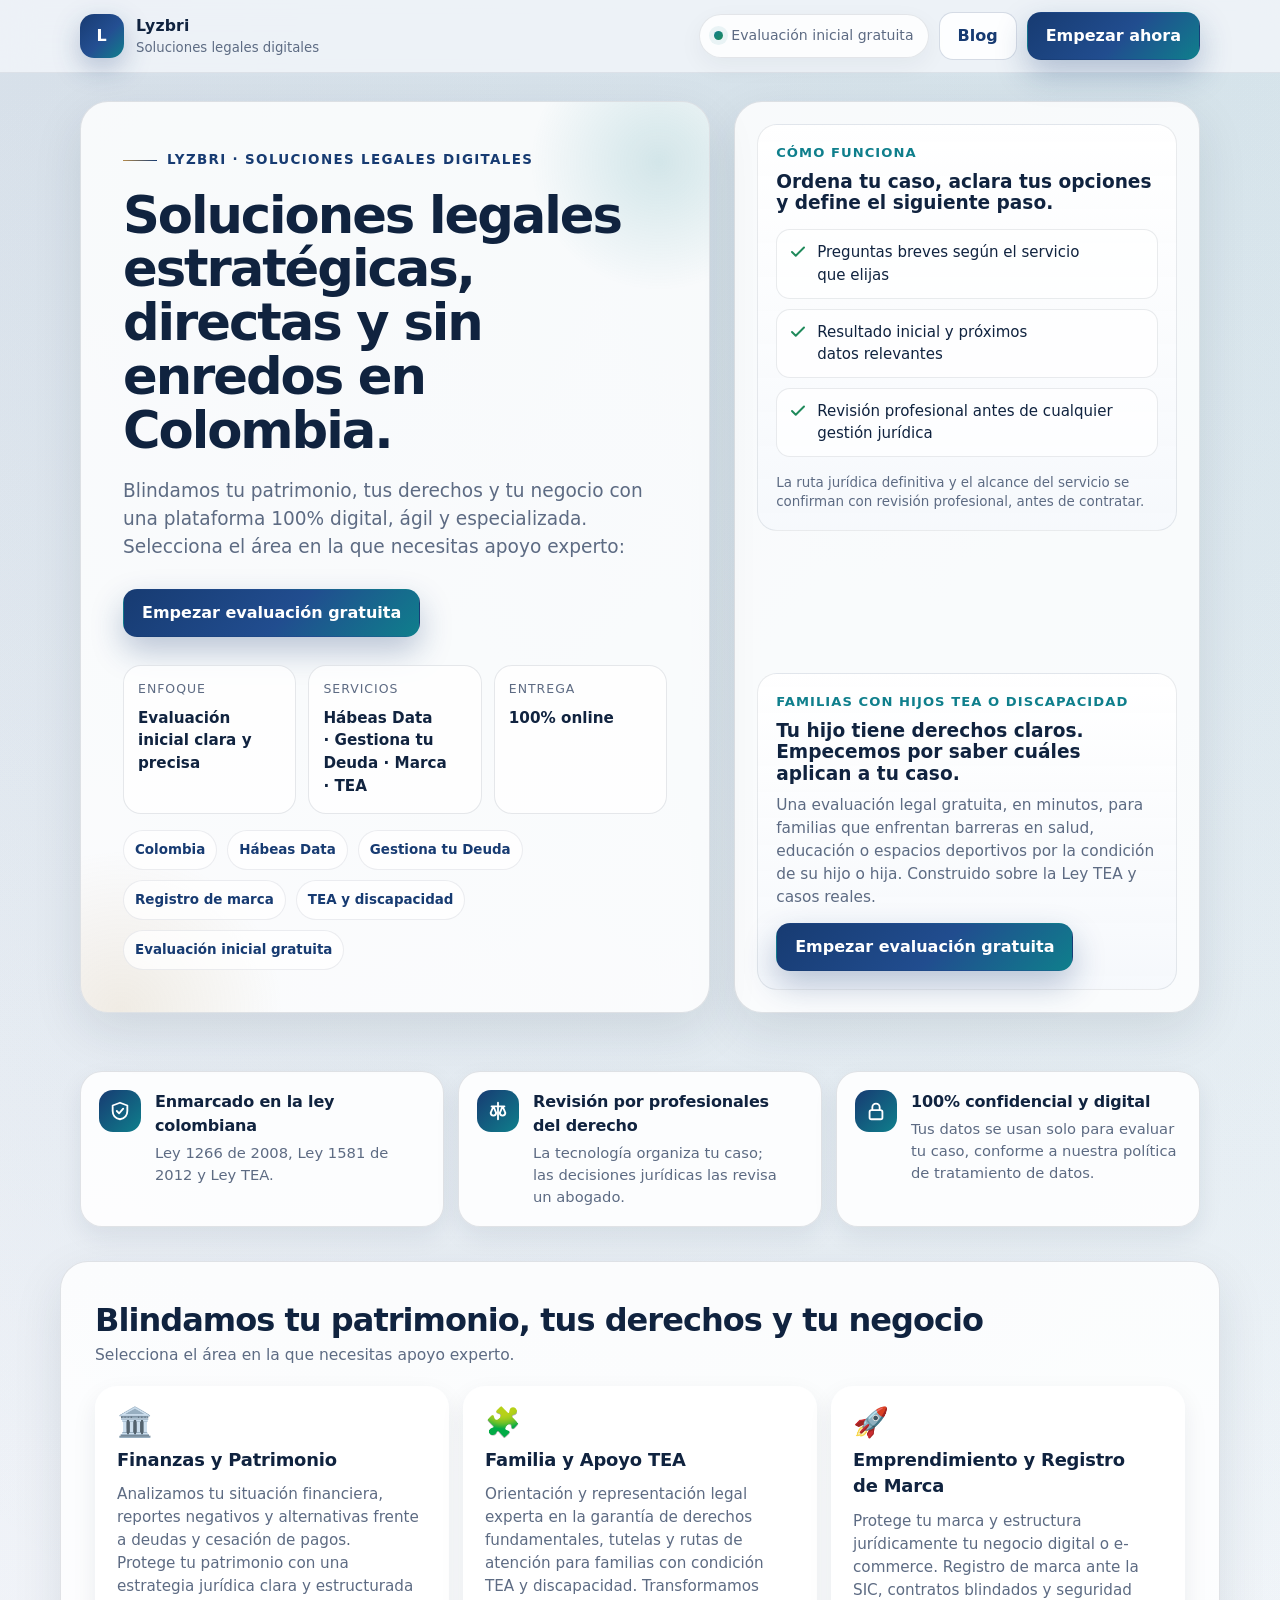
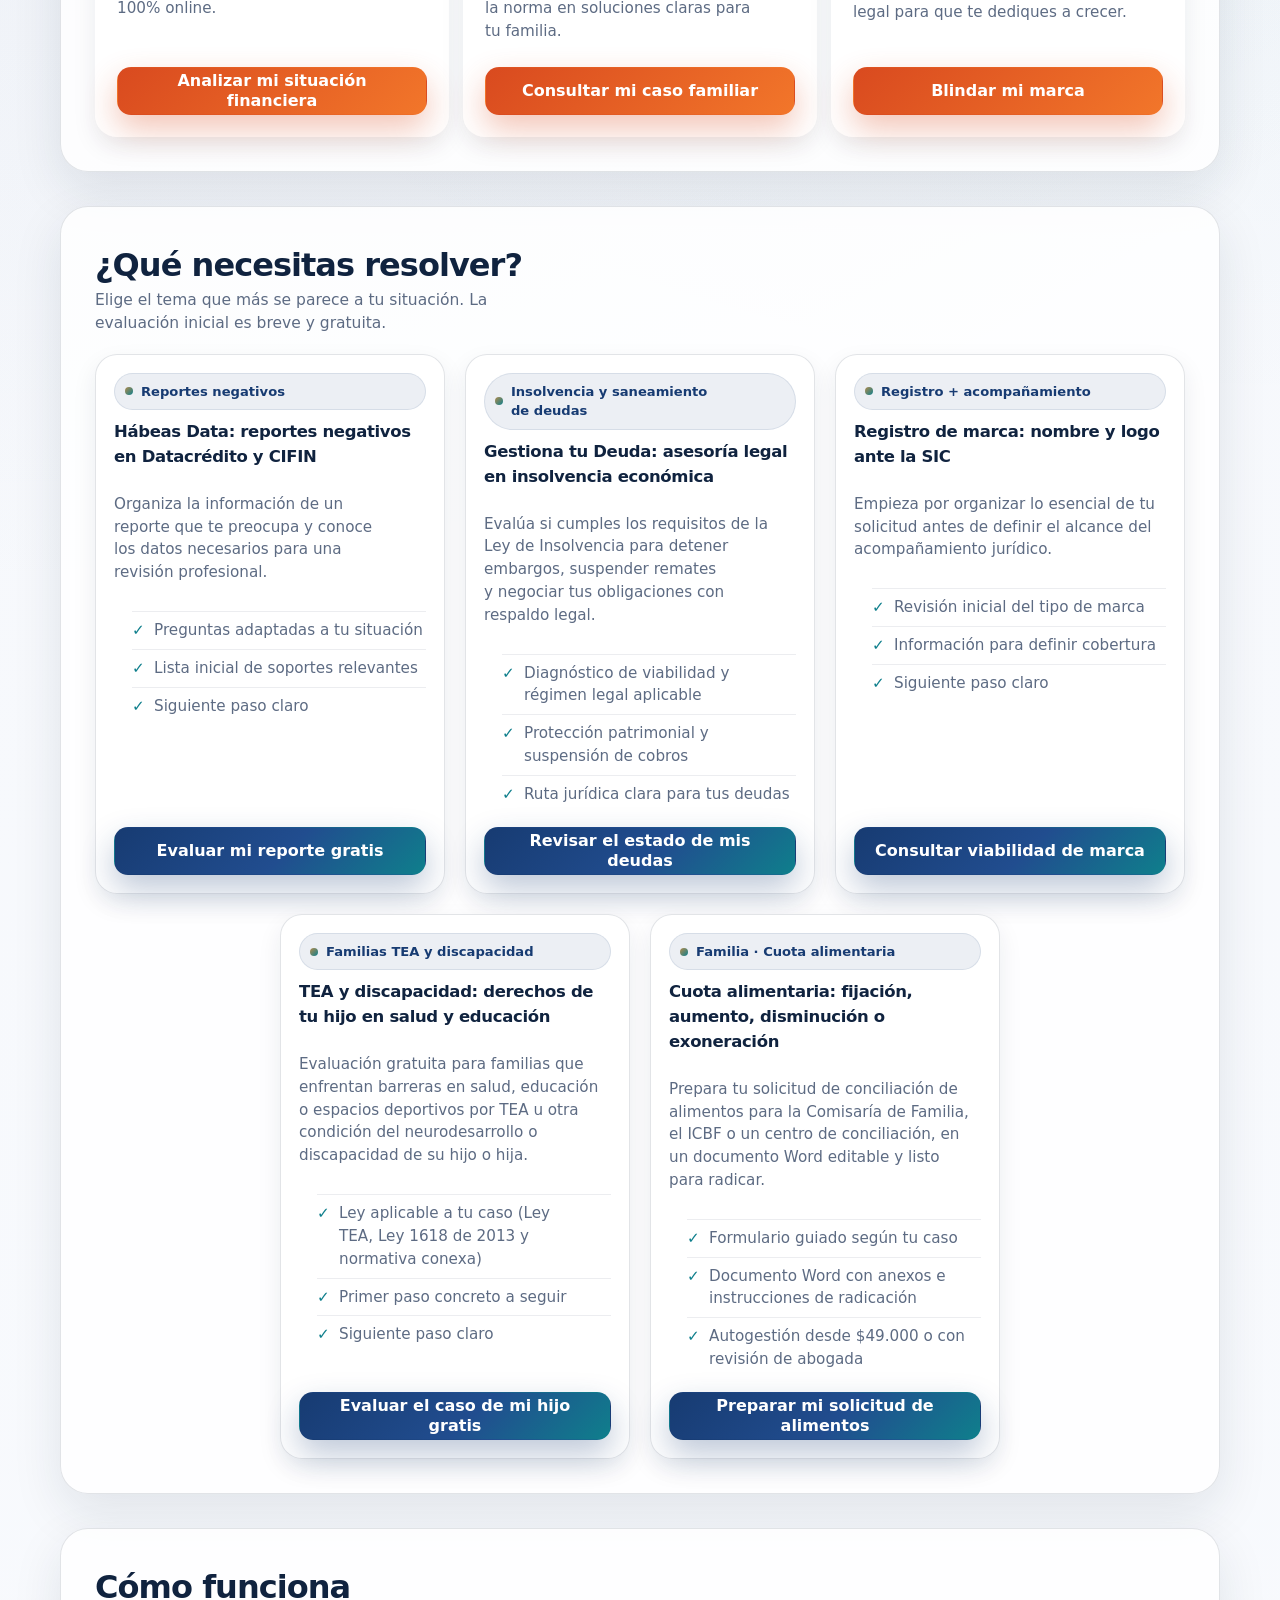
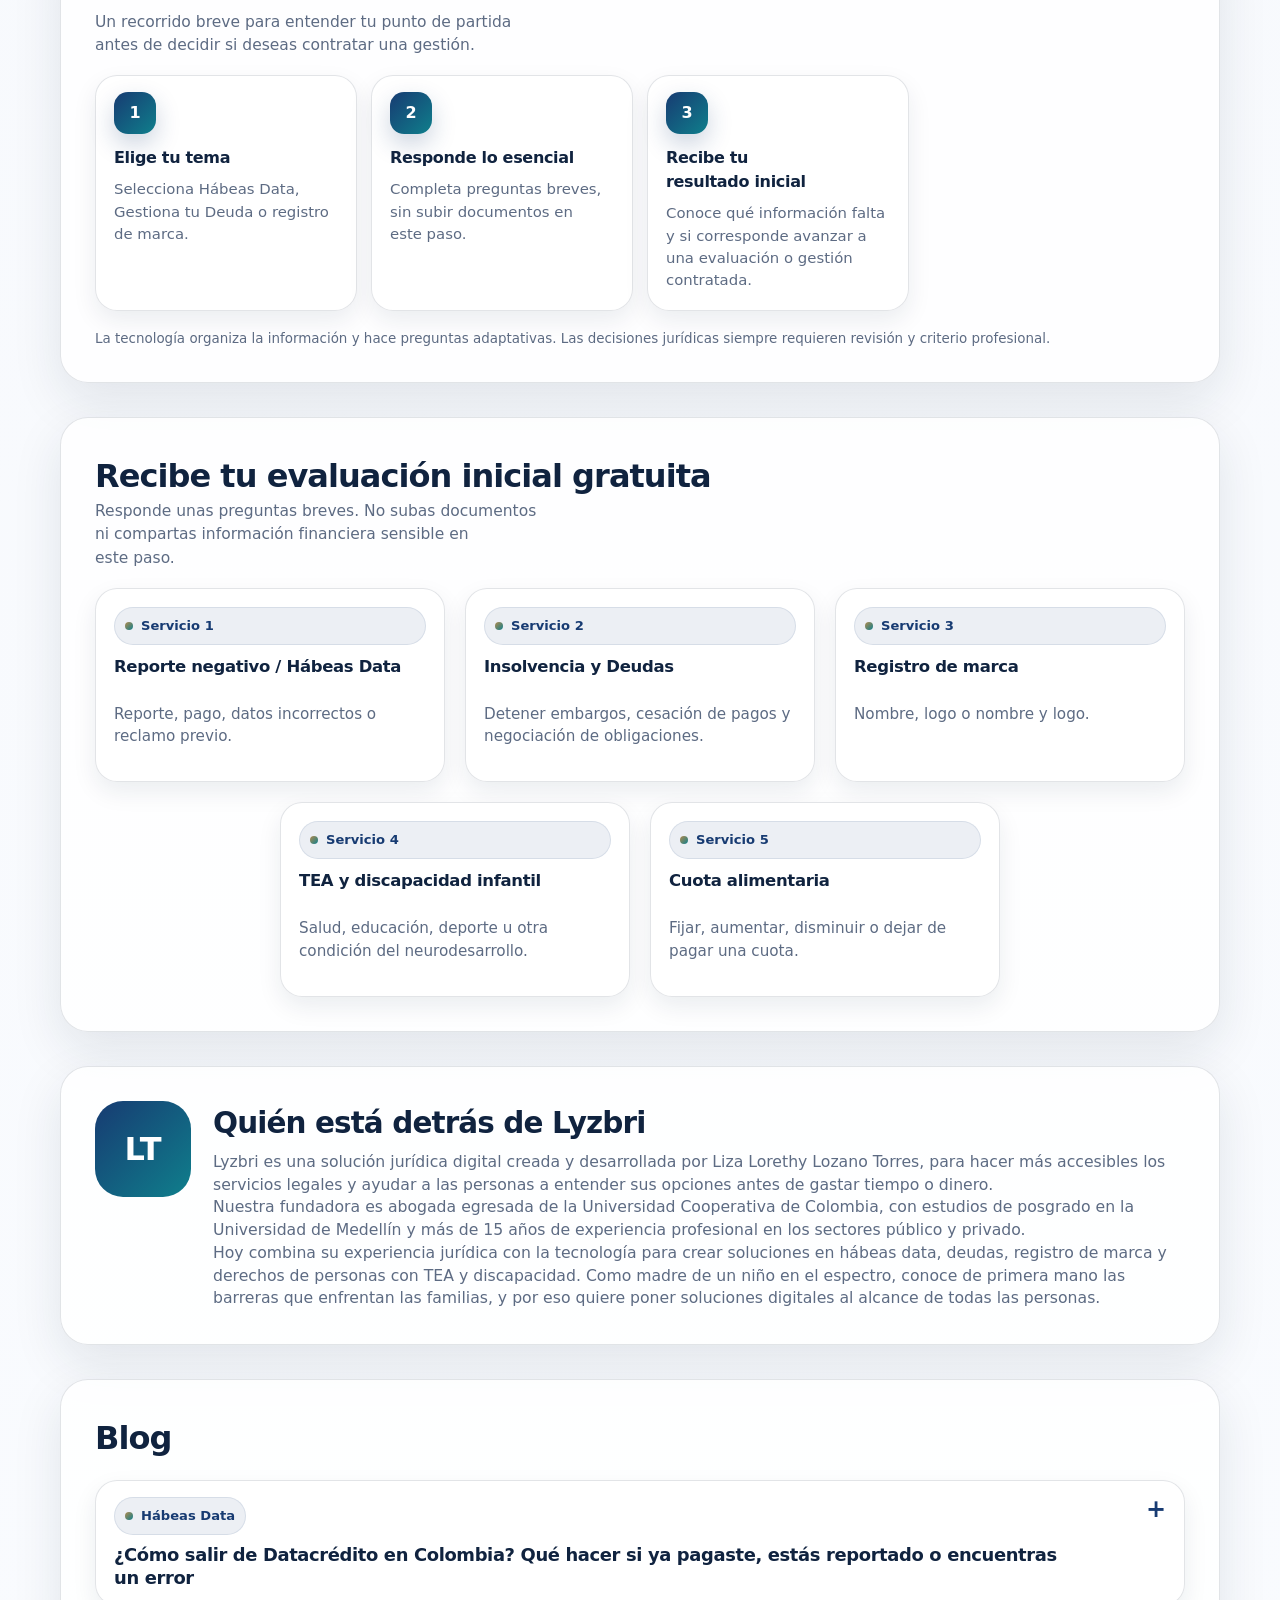
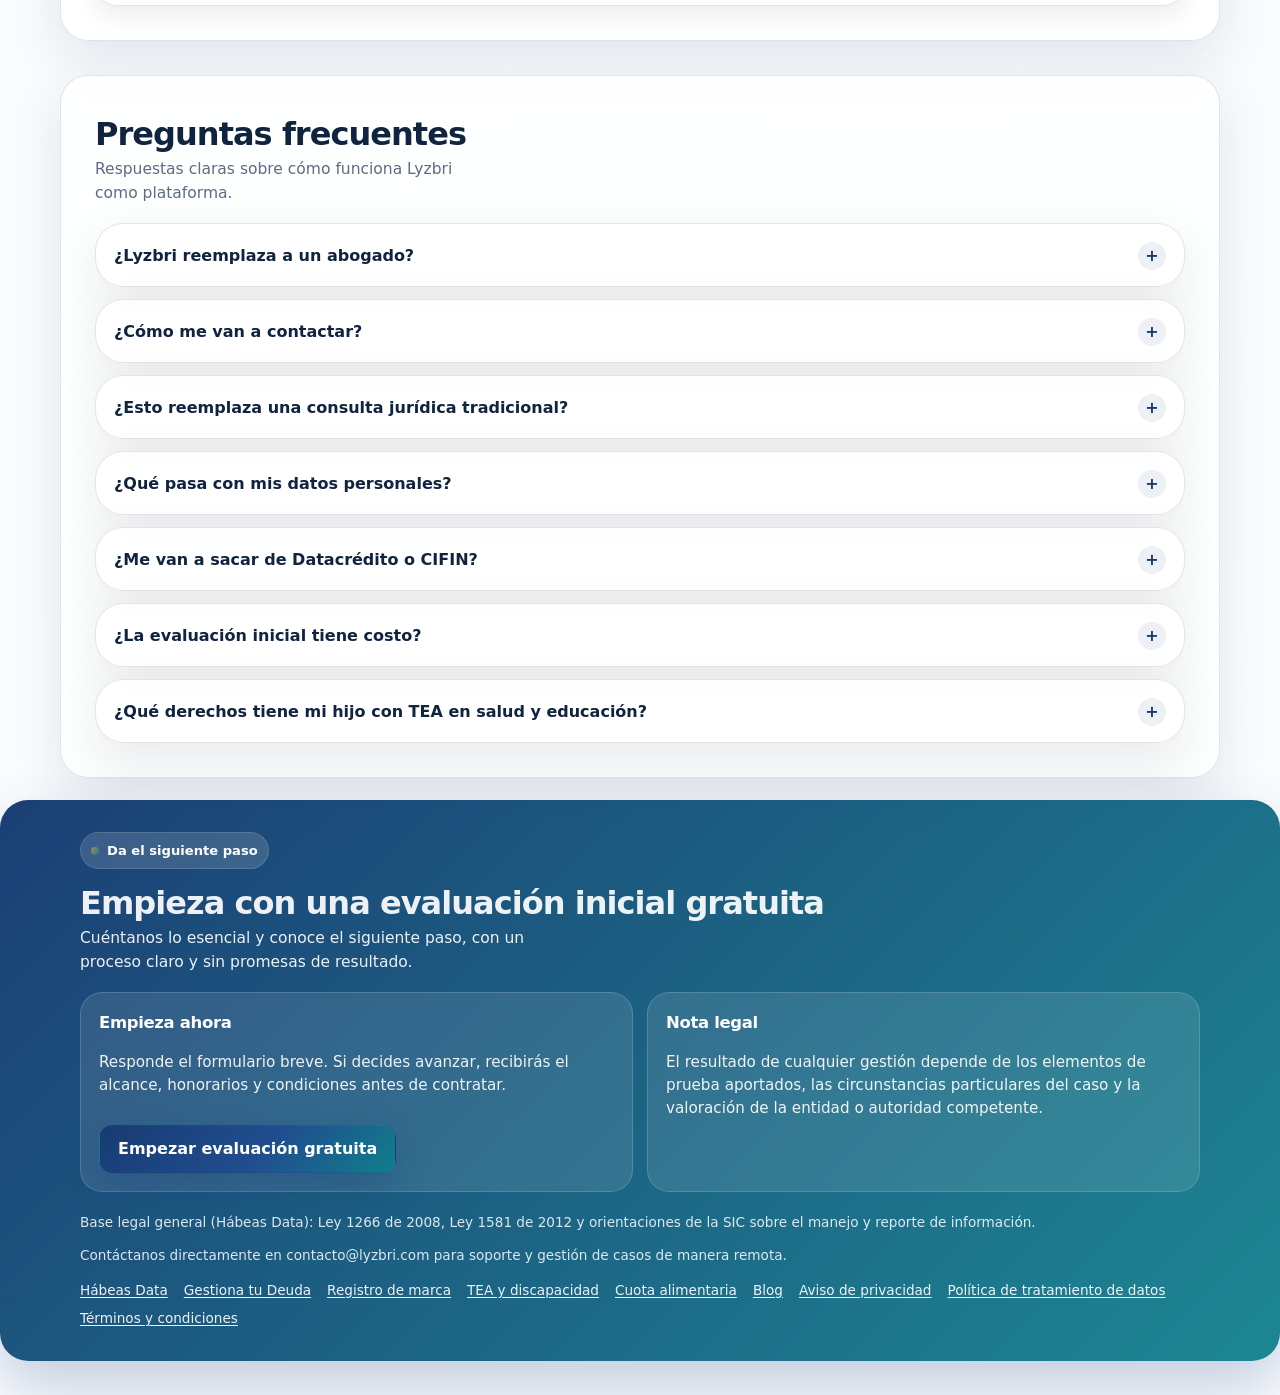
==== despliegue-lyzbri/index.html @ a56612c3 "Merge pull request #14 from breveprovisional123-afk/fix/f4-regimen-precios fix(insolvencia): precios" ====
<!DOCTYPE html>
<html lang="es">
<head>
  <meta charset="UTF-8" />
  <meta name="viewport" content="width=device-width, initial-scale=1.0" />
  <!-- ================================================================
       BLOQUE SEO PROTEGIDO — NO MODIFICAR NI BORRAR SIN APROBACIÓN DE LIZA
       Título, descripción, canonical, Open Graph y Twitter de la página
       principal. Cualquier cambio de la landing debe conservar este bloque
       tal cual. Versión aprobada: 2026-10-02 (copia en /backups-produccion/).
       ================================================================ -->
  <title>Lyzbri | Servicios Legales Online y Digitales en Colombia</title>
  <meta name="description" content="Servicios legales online en Colombia: hábeas data, deudas, derechos TEA y discapacidad, cuota alimentaria y registro de marca. Evaluación inicial gratis." />
  <meta name="robots" content="index, follow" />
  <link rel="canonical" href="https://lyzbri.com/" />
  <meta property="og:type" content="website" />
  <meta property="og:site_name" content="Lyzbri" />
  <meta property="og:locale" content="es_CO" />
  <meta property="og:url" content="https://lyzbri.com/" />
  <meta property="og:title" content="Lyzbri | Servicios Legales Online y Digitales en Colombia" />
  <meta property="og:description" content="Hábeas data, deudas, derechos TEA y discapacidad, cuota alimentaria y registro de marca, 100% en línea para toda Colombia. Evaluación inicial gratis." />
  <meta property="og:image" content="https://lyzbri.com/og-lyzbri.jpg" />
  <meta property="og:image:width" content="1200" />
  <meta property="og:image:height" content="630" />
  <meta property="og:image:alt" content="Lyzbri: servicios legales online en Colombia" />
  <meta name="twitter:card" content="summary_large_image" />
  <meta name="twitter:title" content="Lyzbri | Servicios Legales Online y Digitales en Colombia" />
  <meta name="twitter:description" content="Hábeas data, deudas, derechos TEA y discapacidad, cuota alimentaria y registro de marca, 100% en línea. Evaluación inicial gratis." />
  <meta name="twitter:image" content="https://lyzbri.com/og-lyzbri.jpg" />
  <!-- ============ FIN DEL BLOQUE SEO PROTEGIDO ============ -->
  <script type="application/ld+json">
  {"@context": "https://schema.org", "@type": "FAQPage", "mainEntity": [{"@type": "Question", "name": "¿Lyzbri reemplaza a un abogado?", "acceptedAnswer": {"@type": "Answer", "text": "No. Lyzbri es un punto de entrada jurídico estructurado. Cuando el caso lo requiere, la gestión es realizada o revisada por profesionales del derecho."}}, {"@type": "Question", "name": "¿Cómo me van a contactar?", "acceptedAnswer": {"@type": "Answer", "text": "A través del WhatsApp que nos dejes en el formulario. El contacto directo con nuestro equipo se habilita en las siguientes etapas del proceso, una vez precalificamos tu caso."}}, {"@type": "Question", "name": "¿Esto reemplaza una consulta jurídica tradicional?", "acceptedAnswer": {"@type": "Answer", "text": "No necesariamente. La evaluación inicial organiza la información; cualquier recomendación jurídica definitiva requiere revisión profesional."}}, {"@type": "Question", "name": "¿Qué pasa con mis datos personales?", "acceptedAnswer": {"@type": "Answer", "text": "Usamos tu información únicamente para evaluar tu caso, conforme a nuestra Política de Tratamiento de Datos y Aviso de Privacidad."}}, {"@type": "Question", "name": "¿Me van a sacar de Datacrédito o CIFIN?", "acceptedAnswer": {"@type": "Answer", "text": "No lo prometemos. Revisamos tu caso y te decimos si existe base jurídica para reclamar o corregir información reportada, según la Ley 1266 de 2008."}}, {"@type": "Question", "name": "¿La evaluación inicial tiene costo?", "acceptedAnswer": {"@type": "Answer", "text": "No. La evaluación inicial es gratuita. Si decides avanzar con un servicio pago, verás el alcance y el valor antes de contratar."}}, {"@type": "Question", "name": "¿Qué derechos tiene mi hijo con TEA en salud y educación?", "acceptedAnswer": {"@type": "Answer", "text": "Depende de tu caso. La evaluación gratuita identifica qué normas aplican (Ley TEA, Ley 1618 de 2013, Decreto 1421 de 2017, entre otras) y cuál es el primer paso concreto."}}]}
  </script>
  <style>
    :root {
      --bg: #f5f7fb;
      --bg-2: #eef3f9;
      --surface: rgba(255, 255, 255, 0.82);
      --surface-strong: #ffffff;
      --text: #10233f;
      --muted: #5d6b83;
      --line: rgba(16, 35, 63, 0.12);
      --accent: #173b72;
      --accent-2: #0f7f8c;
      --accent-3: #b38a4c;
      --success: #1f8a5b;
      --urgent: #d94a1f;
      --urgent-2: #f2762a;
      --shadow: 0 18px 50px rgba(16, 35, 63, 0.10);
      --shadow-soft: 0 10px 24px rgba(16, 35, 63, 0.08);
      --radius-xl: 28px;
      --radius-lg: 22px;
      --radius-md: 16px;
      --radius-sm: 12px;
      --container: 1160px;
    }

    * { box-sizing: border-box; }
    html { scroll-behavior: smooth; }
    body {
      margin: 0;
      font-family: Inter, ui-sans-serif, system-ui, -apple-system, BlinkMacSystemFont, "Segoe UI", sans-serif;
      color: var(--text);
      background:
        radial-gradient(circle at top left, rgba(23, 59, 114, 0.10), transparent 35%),
        radial-gradient(circle at top right, rgba(15, 127, 140, 0.10), transparent 32%),
        linear-gradient(180deg, var(--bg) 0%, #fafcff 100%);
      text-wrap: pretty;
      line-height: 1.5;
      -webkit-font-smoothing: antialiased;
      overflow-x: hidden;
    }

    a { color: inherit; text-decoration: none; }
    img { max-width: 100%; display: block; }
    button { font: inherit; }

    .shell {
      width: min(100%, var(--container));
      margin: 0 auto;
      padding: 0 20px;
    }

    .topbar {
      position: sticky;
      top: 0;
      z-index: 20;
      backdrop-filter: blur(18px);
      background: rgba(245, 247, 251, 0.75);
      border-bottom: 1px solid rgba(16, 35, 63, 0.08);
    }

    .topbar-inner {
      display: flex;
      align-items: center;
      justify-content: space-between;
      gap: 16px;
      min-height: 72px;
    }

    .brand {
      display: flex;
      align-items: center;
      gap: 12px;
      min-width: 0;
    }

    .brand-mark {
      width: 44px;
      height: 44px;
      border-radius: 14px;
      background:
        linear-gradient(135deg, var(--accent) 0%, #244f92 55%, var(--accent-2) 100%);
      color: white;
      display: grid;
      place-items: center;
      font-weight: 800;
      letter-spacing: 0.04em;
      box-shadow: 0 10px 28px rgba(23, 59, 114, 0.28);
      flex: none;
    }

    .brand-copy { min-width: 0; }
    .brand-name {
      font-size: 0.98rem;
      font-weight: 800;
      letter-spacing: 0.01em;
      margin: 0;
    }
    .brand-tag {
      font-size: 0.83rem;
      color: var(--muted);
      margin: 1px 0 0;
    }

    .top-actions {
      display: flex;
      align-items: center;
      gap: 10px;
      flex-wrap: wrap;
      justify-content: flex-end;
    }

    .pill {
      display: inline-flex;
      align-items: center;
      gap: 8px;
      padding: 10px 14px;
      border: 1px solid rgba(16, 35, 63, 0.10);
      background: rgba(255,255,255,0.80);
      border-radius: 999px;
      color: var(--muted);
      font-size: 0.88rem;
      box-shadow: 0 8px 24px rgba(16, 35, 63, 0.05);
    }

    .pill-dot {
      width: 9px;
      height: 9px;
      border-radius: 999px;
      background: linear-gradient(135deg, var(--accent-2), var(--success));
      box-shadow: 0 0 0 5px rgba(15, 127, 140, 0.08);
    }

    .hero {
      padding: 28px 0 24px;
    }

    .hero-grid {
      display: grid;
      grid-template-columns: 1.15fr 0.85fr;
      gap: 24px;
      align-items: stretch;
      min-height: calc(100svh - 96px);
    }

    .hero-main,
    .hero-aside,
    .card,
    .section-box,
    .faq-item {
      background: var(--surface);
      border: 1px solid var(--line);
      border-radius: var(--radius-xl);
      box-shadow: var(--shadow);
    }

    .hero-main {
      padding: clamp(24px, 4vw, 42px);
      display: flex;
      flex-direction: column;
      justify-content: space-between;
      position: relative;
      overflow: hidden;
      isolation: isolate;
    }

    .hero-main::before,
    .hero-main::after {
      content: "";
      position: absolute;
      inset: auto;
      border-radius: 999px;
      pointer-events: none;
      z-index: -1;
      filter: blur(0);
    }

    .hero-main::before {
      width: 260px;
      height: 260px;
      right: -80px;
      top: -70px;
      background: radial-gradient(circle, rgba(15, 127, 140, 0.16), transparent 70%);
    }

    .hero-main::after {
      width: 320px;
      height: 320px;
      left: -120px;
      bottom: -160px;
      background: radial-gradient(circle, rgba(179, 138, 76, 0.14), transparent 72%);
    }

    .eyebrow {
      display: inline-flex;
      align-items: center;
      gap: 10px;
      font-size: 0.84rem;
      font-weight: 700;
      letter-spacing: 0.10em;
      text-transform: uppercase;
      color: var(--accent);
      margin: 0 0 18px;
    }

    .eyebrow::before {
      content: "";
      width: 34px;
      height: 1px;
      background: linear-gradient(90deg, var(--accent-3), var(--accent));
    }

    h1 {
      margin: 0;
      font-size: clamp(2rem, 4vw, 3.5rem);
      line-height: 1.05;
      letter-spacing: -0.04em;
      max-width: 20ch;
    }

    .hero-copy {
      margin-top: 20px;
      max-width: 62ch;
      font-size: clamp(1rem, 1.45vw, 1.17rem);
      color: var(--muted);
    }

    .cta-row {
      display: flex;
      flex-wrap: wrap;
      gap: 12px;
      margin-top: 28px;
    }

    .btn {
      min-height: 48px;
      padding: 0 18px;
      border-radius: 14px;
      display: inline-flex;
      align-items: center;
      justify-content: center;
      gap: 10px;
      font-weight: 700;
      border: 1px solid transparent;
      transition: transform 180ms ease, box-shadow 180ms ease, background 180ms ease, border-color 180ms ease;
      cursor: pointer;
      user-select: none;
      white-space: nowrap;
    }
    .top-actions .btn { white-space: nowrap; }

    .btn:hover { transform: translateY(-1px); }
    .btn:active { transform: translateY(0); }
    .btn-primary {
      background: linear-gradient(135deg, var(--accent) 0%, #214d8f 55%, var(--accent-2) 100%);
      color: #fff;
      box-shadow: 0 14px 32px rgba(23, 59, 114, 0.28);
    }
    .btn-secondary {
      background: rgba(255,255,255,0.90);
      color: var(--accent);
      border-color: rgba(23, 59, 114, 0.18);
    }
    .btn-ghost {
      background: transparent;
      color: var(--accent);
      border-color: rgba(23, 59, 114, 0.14);
    }
    .btn-urgent {
      background: linear-gradient(135deg, var(--urgent) 0%, var(--urgent-2) 100%);
      color: #fff;
      box-shadow: 0 14px 32px rgba(217, 74, 31, 0.32);
    }

    .hero-meta {
      display: grid;
      grid-template-columns: repeat(3, minmax(0, 1fr));
      gap: 12px;
      margin-top: 28px;
    }

    .meta-card {
      border-radius: 18px;
      padding: 14px 14px 15px;
      background: rgba(255,255,255,0.72);
      border: 1px solid rgba(16, 35, 63, 0.10);
    }

    .meta-label {
      display: block;
      font-size: 0.78rem;
      text-transform: uppercase;
      letter-spacing: 0.08em;
      color: var(--muted);
      margin-bottom: 8px;
    }

    .meta-value {
      font-size: 0.95rem;
      font-weight: 700;
      color: var(--text);
    }

    .hero-aside {
      padding: 22px;
      display: flex;
      flex-direction: column;
      gap: 14px;
      justify-content: space-between;
    }

    .aside-panel {
      padding: 18px;
      border-radius: 20px;
      background: linear-gradient(180deg, rgba(255,255,255,0.95), rgba(245, 248, 252, 0.90));
      border: 1px solid rgba(16, 35, 63, 0.09);
    }

    .aside-kicker {
      font-size: 0.82rem;
      font-weight: 800;
      letter-spacing: 0.08em;
      text-transform: uppercase;
      color: var(--accent-2);
      margin: 0 0 8px;
    }

    .aside-title {
      margin: 0;
      font-size: 1.16rem;
      line-height: 1.15;
    }

    .aside-text {
      margin: 10px 0 0;
      color: var(--muted);
      font-size: 0.96rem;
    }

    .checklist {
      display: grid;
      gap: 10px;
      margin-top: 16px;
    }

    .check {
      display: flex;
      gap: 10px;
      align-items: flex-start;
      padding: 11px 12px;
      border-radius: 14px;
      background: rgba(255,255,255,0.74);
      border: 1px solid rgba(16, 35, 63, 0.09);
      color: var(--text);
      font-size: 0.94rem;
    }

    .check svg {
      width: 18px;
      height: 18px;
      color: var(--success);
      flex: none;
      margin-top: 2px;
    }

    .note {
      font-size: 0.84rem;
      color: var(--muted);
      line-height: 1.45;
      margin: 0;
    }

    section {
      padding: 16px 0 0;
    }

    .section-box {
      padding: clamp(22px, 3vw, 34px);
      margin-top: 18px;
    }

    .section-head {
      display: flex;
      justify-content: space-between;
      align-items: end;
      gap: 16px;
      margin-bottom: 18px;
    }

    .section-head h2 {
      margin: 0;
      font-size: clamp(1.55rem, 2.5vw, 2.2rem);
      letter-spacing: -0.03em;
    }

    .section-head p {
      margin: 0;
      color: var(--muted);
      max-width: 46ch;
      font-size: 0.97rem;
    }

    .grid-2 {
      display: grid;
      grid-template-columns: repeat(2, minmax(0, 1fr));
      gap: 14px;
    }

    .grid-3 {
      display: grid;
      grid-template-columns: repeat(3, minmax(0, 1fr));
      gap: 14px;
    }

    .grid-4 {
      display: grid;
      grid-template-columns: repeat(4, minmax(0, 1fr));
      gap: 14px;
    }

    .grid-3 {
      display: grid;
      grid-template-columns: repeat(3, minmax(0, 1fr));
      gap: 14px;
    }
    .pillar-card {
      padding: 22px;
      border-radius: var(--radius-lg);
      background: rgba(255,255,255,0.92);
      box-shadow: var(--shadow-soft);
      display: flex;
      flex-direction: column;
      gap: 10px;
    }
    .pillar-icon { font-size: 1.8rem; line-height: 1; }
    .pillar-card h3 { margin: 0; font-size: 1.12rem; letter-spacing: -0.01em; }
    .pillar-card p { color: var(--muted); font-size: 0.95rem; margin: 0; flex: 1; }
    @media (max-width: 900px) { .grid-3 { grid-template-columns: 1fr; } }

    .card {
      padding: 18px;
      border-radius: var(--radius-lg);
      background: rgba(255,255,255,0.88);
      box-shadow: var(--shadow-soft);
    }

    .card h3 a { color: inherit; }
    .card h3 a:hover { text-decoration: underline; }
    .card h3 {
      margin: 0 0 8px;
      font-size: 1.03rem;
      letter-spacing: -0.02em;
    }

    .card p, .card li {
      color: var(--muted);
      font-size: 0.95rem;
    }

    .card ul {
      margin: 12px 0 0;
      padding-left: 18px;
    }

    .tag {
      display: inline-flex;
      align-items: center;
      gap: 8px;
      font-size: 0.82rem;
      font-weight: 700;
      color: var(--accent);
      background: rgba(23, 59, 114, 0.08);
      border: 1px solid rgba(23, 59, 114, 0.10);
      padding: 8px 10px;
      border-radius: 999px;
      margin-bottom: 10px;
    }

    .tag::before {
      content: "";
      width: 8px;
      height: 8px;
      border-radius: 999px;
      background: linear-gradient(135deg, var(--accent-3), var(--accent-2));
    }

    .steps {
      display: grid;
      grid-template-columns: repeat(4, minmax(0, 1fr));
      gap: 14px;
    }

    .step {
      position: relative;
      padding-top: 16px;
    }

    .step-num {
      width: 42px;
      height: 42px;
      border-radius: 14px;
      display: grid;
      place-items: center;
      font-weight: 800;
      color: white;
      background: linear-gradient(135deg, var(--accent), var(--accent-2));
      box-shadow: 0 10px 24px rgba(23, 59, 114, 0.22);
      margin-bottom: 12px;
    }

    .step h3 { margin: 0 0 8px; font-size: 1rem; }
    .step p { margin: 0; color: var(--muted); font-size: 0.93rem; }

    .pricing {
      display: grid;
      grid-template-columns: 1fr 1fr 1fr;
      gap: 14px;
    }

    .price-card {
      position: relative;
      overflow: hidden;
      background: rgba(255,255,255,0.9);
    }

    .price-card.featured {
      border-color: rgba(23, 59, 114, 0.22);
      box-shadow: 0 24px 58px rgba(23, 59, 114, 0.12);
    }

    .price-label {
      display: inline-flex;
      padding: 7px 10px;
      border-radius: 999px;
      background: rgba(15, 127, 140, 0.08);
      color: var(--accent-2);
      font-size: 0.78rem;
      font-weight: 800;
      letter-spacing: 0.08em;
      text-transform: uppercase;
      margin-bottom: 14px;
    }

    .price {
      margin: 8px 0 10px;
      font-size: clamp(2rem, 3vw, 2.7rem);
      font-weight: 900;
      letter-spacing: -0.05em;
    }

    .price small {
      font-size: 0.95rem;
      font-weight: 700;
      color: var(--muted);
      letter-spacing: normal;
    }

    .price-list {
      margin: 0;
      padding-left: 18px;
    }

    .price-list li + li { margin-top: 8px; }

    .faq {
      display: grid;
      gap: 12px;
    }

    .faq-item {
      padding: 18px 18px 16px;
      background: rgba(255,255,255,0.88);
    }

    .faq-item summary {
      list-style: none;
      cursor: pointer;
      display: flex;
      align-items: center;
      justify-content: space-between;
      gap: 20px;
      font-weight: 750;
    }

    .faq-item summary::-webkit-details-marker { display: none; }
    .faq-item summary::after {
      content: "+";
      width: 28px;
      height: 28px;
      display: grid;
      place-items: center;
      border-radius: 999px;
      background: rgba(23, 59, 114, 0.08);
      color: var(--accent);
      flex: none;
      transition: transform 180ms ease;
    }

    .faq-item[open] summary::after { content: "–"; }
    .faq-item p {
      margin: 12px 0 0;
      color: var(--muted);
      max-width: 70ch;
    }

    .footer-cta {
      margin: 22px 0 34px;
      padding: clamp(22px, 3.5vw, 32px);
      border-radius: 28px;
      background: linear-gradient(135deg, rgba(23, 59, 114, 0.98), rgba(15, 127, 140, 0.94));
      color: white;
      box-shadow: 0 26px 60px rgba(23, 59, 114, 0.24);
    }

    .footer-cta .section-head h2,
    .footer-cta .section-head p,
    .footer-cta .note,
    .footer-cta .card p,
    .footer-cta .card li { color: rgba(255,255,255,0.92); }

    .footer-cta .card,
    .footer-cta .section-box,
    .footer-cta .faq-item {
      background: rgba(255,255,255,0.10);
      border-color: rgba(255,255,255,0.16);
      box-shadow: none;
    }

    .footer-cta .tag {
      color: #fff;
      background: rgba(255,255,255,0.14);
      border-color: rgba(255,255,255,0.12);
    }

    .footer-cta .btn-secondary {
      background: rgba(255,255,255,0.96);
      color: var(--accent);
    }

    .footer-legal {
      margin-top: 20px;
      font-size: 0.85rem;
      color: rgba(255,255,255,0.85);
    }

    .links-row {
      display: flex;
      flex-wrap: wrap;
      gap: 8px 16px;
      margin-top: 14px;
      font-size: 0.85rem;
    }

    .links-row a {
      text-decoration: underline;
      text-underline-offset: 2px;
    }

    .footer-cta .links-row a { color: rgba(255,255,255,0.92); }

    .mobile-cta {
      display: none;
      position: fixed;
      left: 0;
      right: 0;
      bottom: 0;
      z-index: 30;
      padding: 12px 14px calc(12px + env(safe-area-inset-bottom));
      background: rgba(245, 247, 251, 0.94);
      border-top: 1px solid rgba(16, 35, 63, 0.08);
      backdrop-filter: blur(16px);
      gap: 10px;
    }

    .mobile-cta .btn {
      flex: 1;
      min-height: 48px;
    }

    .sr-only {
      position: absolute;
      width: 1px;
      height: 1px;
      padding: 0;
      margin: -1px;
      overflow: hidden;
      clip: rect(0, 0, 0, 0);
      white-space: nowrap;
      border: 0;
    }

    .fine-print {
      color: var(--muted);
      font-size: 0.86rem;
      margin-top: 10px;
    }

    .chips {
      display: flex;
      flex-wrap: wrap;
      gap: 10px;
      margin-top: 16px;
    }

    .chip {
      padding: 9px 11px;
      border-radius: 999px;
      background: rgba(255,255,255,0.74);
      border: 1px solid rgba(16, 35, 63, 0.08);
      color: var(--accent);
      font-size: 0.84rem;
      font-weight: 700;
    }

    /* --- V2: selector de servicios y formulario --- */

    .selector-card {
      display: flex;
      flex-direction: column;
      cursor: pointer;
      transition: transform 180ms ease, box-shadow 180ms ease, border-color 180ms ease, background 180ms ease;
      text-align: left;
      width: 100%;
      border: 1px solid var(--line);
    }

    .selector-card:hover { transform: translateY(-2px); }

    .selector-card.is-selected {
      border-color: var(--accent-2);
      background: rgba(15, 127, 140, 0.08);
      box-shadow: 0 18px 40px rgba(15, 127, 140, 0.16);
    }

    .selector-card .btn { margin-top: 14px; align-self: flex-start; }

    .service-includes {
      list-style: none;
      padding: 0;
      margin: 16px 0 0;
      color: var(--muted);
      font-size: 0.93rem;
    }

    .service-includes li {
      padding: 7px 0 7px 22px;
      position: relative;
      border-top: 1px solid rgba(16, 35, 63, 0.08);
    }

    .service-includes li::before {
      content: "✓";
      color: var(--accent-2);
      font-weight: 800;
      position: absolute;
      left: 0;
    }

    /* La información extensa se trasladará a páginas individuales por servicio.
       Se conserva temporalmente en el archivo para no reconstruir la landing desde cero. */
    /* ---------- GUÍAS (BLOG) ---------- */
    .guias { display:flex; flex-direction:column; gap:12px; }
    .guia { background:rgba(255,255,255,0.9); border:1px solid var(--line); border-radius:var(--radius-lg); box-shadow:var(--shadow-soft); }
    .guia summary { list-style:none; cursor:pointer; padding:16px 18px; display:flex; flex-direction:column; align-items:flex-start; gap:8px; position:relative; padding-right:48px; }
    .guia summary::-webkit-details-marker { display:none; }
    .guia summary::after { content:"+"; position:absolute; right:18px; top:16px; font-size:1.5rem; line-height:1; color:var(--accent); font-weight:700; }
    .guia[open] summary::after { content:"−"; }
    .guia summary .tag { margin:0; }
    .guia summary h3 { margin:0; font-size:1.12rem; letter-spacing:-0.02em; line-height:1.3; }
    .guia-cuerpo { padding:0 18px 20px; }
    .guia-cuerpo h4 { margin:22px 0 6px; font-size:1.08rem; letter-spacing:-0.01em; }
    .guia-cuerpo p, .guia-cuerpo li { color:var(--text); line-height:1.65; font-size:1rem; }
    .guia-cuerpo ul, .guia-cuerpo ol { padding-left:22px; margin:6px 0 0; }
    .guia-cuerpo .btn { margin-top:16px; }
    .blog-resp { background:rgba(15,127,140,0.08); border:1px solid rgba(15,127,140,0.22); border-radius:var(--radius-md); padding:14px 16px; margin:4px 0 6px; }
    .blog-resp strong { display:block; margin-bottom:6px; color:var(--accent-2); font-size:0.8rem; letter-spacing:.05em; text-transform:uppercase; }
    .blog-resp p { margin:0; }
    .legacy-service-detail { display: none; }
    .precios-grid { display:grid; grid-template-columns:repeat(2,minmax(0,1fr)); gap:14px; }
    .precios-grid .card h3 { margin:0 0 10px; }
    .precio-linea { display:flex; justify-content:space-between; gap:10px; padding:9px 0; border-top:1px solid rgba(23,59,114,0.10); font-size:0.95rem; }
    .precio-linea span:last-child { font-weight:800; white-space:nowrap; }
    .precio-linea small { display:block; font-weight:500; opacity:.75; }
    #aviso-pago { display:none; margin:18px auto 0; }
    @media (max-width: 720px) { .precios-grid { grid-template-columns:minmax(0,1fr); } }


    .form-grid {
      display: grid;
      grid-template-columns: repeat(2, minmax(0, 1fr));
      gap: 14px;
      margin-top: 6px;
    }

    .form-grid.full { grid-template-columns: 1fr; }

    .field {
      display: flex;
      flex-direction: column;
      gap: 6px;
    }

    .field label {
      font-size: 0.86rem;
      font-weight: 700;
      color: var(--text);
    }

    .field input,
    .field select,
    .field textarea {
      font: inherit;
      padding: 12px 14px;
      border-radius: 12px;
      border: 1px solid rgba(16, 35, 63, 0.18);
      background: rgba(255,255,255,0.92);
      color: var(--text);
    }

    .field textarea { resize: vertical; min-height: 88px; }

    .conditional-block {
      margin-top: 4px;
      padding-top: 4px;
    }

    /* ---------- Wizard: una pregunta por pantalla ---------- */
    .wizard-head {
      display: flex;
      align-items: center;
      justify-content: space-between;
      margin-bottom: 18px;
    }
    .btn-back {
      background: none;
      border: none;
      color: var(--muted);
      font: inherit;
      font-size: 0.9rem;
      cursor: pointer;
      padding: 6px 0;
    }
    .btn-back:hover { color: var(--accent); }

    .wizard-question {
      font-size: clamp(1.1rem, 2.2vw, 1.35rem);
      font-weight: 800;
      letter-spacing: -0.01em;
      margin: 0 0 18px;
    }

    .choice-grid {
      display: grid;
      grid-template-columns: 1fr;
      gap: 10px;
    }
    @media (min-width: 640px) {
      .choice-grid.two-col { grid-template-columns: 1fr 1fr; }
    }

    .choice-btn {
      text-align: left;
      padding: 18px 18px;
      min-height: 56px;
      border-radius: var(--radius-md);
      border: 1.5px solid var(--line);
      background: rgba(255,255,255,0.9);
      color: var(--text);
      font: inherit;
      font-size: 1rem;
      font-weight: 600;
      cursor: pointer;
      transition: border-color 150ms ease, background 150ms ease, transform 150ms ease;
    }
    .choice-btn:hover { border-color: var(--accent-2); transform: translateY(-1px); }
    .choice-btn.is-selected {
      border-color: var(--accent-2);
      background: rgba(15, 127, 140, 0.10);
    }

    .wizard-actions {
      margin-top: 22px;
      display: flex;
      flex-wrap: wrap;
      gap: 12px;
      align-items: center;
    }

    .consent-row {
      display: flex;
      gap: 10px;
      align-items: flex-start;
      margin-top: 18px;
      font-size: 0.86rem;
      color: var(--muted);
    }

    .consent-row input { margin-top: 3px; flex: none; }

    .form-actions {
      margin-top: 22px;
      display: flex;
      flex-wrap: wrap;
      align-items: center;
      gap: 14px;
    }

    .lawyer-box { display: grid; grid-template-columns: 96px 1fr; gap: 22px; align-items: start; }
    .lawyer-avatar { width: 96px; height: 96px; border-radius: 28px; display: grid; place-items: center; font-size: 2rem; font-weight: 800; color: #fff; background: linear-gradient(135deg, var(--accent), var(--accent-2)); }
    .lawyer-box h3 { margin: 0 0 4px; font-size: 1.3rem; }
    .lawyer-role { color: var(--accent-2); font-weight: 700; font-size: 0.92rem; margin: 0 0 10px; }
    @media (max-width: 700px) { .lawyer-box { grid-template-columns: 1fr; } }
    .trust { margin-top: 18px; }
    .trust-grid { display: grid; grid-template-columns: repeat(3, minmax(0, 1fr)); gap: 14px; }
    .trust-item { display: flex; gap: 14px; align-items: flex-start; padding: 18px; border-radius: var(--radius-lg); background: rgba(255,255,255,0.88); border: 1px solid var(--line); box-shadow: var(--shadow-soft); }
    .trust-icon { flex: none; width: 42px; height: 42px; border-radius: 14px; display: grid; place-items: center; color: #fff; background: linear-gradient(135deg, var(--accent), var(--accent-2)); }
    .trust-icon svg { width: 22px; height: 22px; }
    .trust-item h3 { margin: 0 0 4px; font-size: 1rem; letter-spacing: -0.01em; }
    .trust-item p { margin: 0; color: var(--muted); font-size: 0.92rem; }
    h1 { max-width: none; }

    @media (max-width: 1024px) {
      .trust-grid { grid-template-columns: 1fr; }
      .hero-grid,
      .steps,
      .pricing,
      .grid-3,
      .grid-4 { grid-template-columns: 1fr; }
      .grid-2 { grid-template-columns: 1fr; }
      .hero-grid { min-height: auto; }
      .hero-main { min-height: auto; }
      .hero-meta { grid-template-columns: 1fr; }
      .section-head { flex-direction: column; align-items: flex-start; }
      .top-actions .pill { display: none; }
    }

    @media (max-width: 700px) {
      .topbar-inner { min-height: 64px; }
      .brand-mark { width: 40px; height: 40px; border-radius: 12px; }
      .hero { padding-top: 20px; }
      h1 { font-size: clamp(1.75rem, 7.4vw, 2.2rem); line-height: 1.08; letter-spacing: -0.03em; }
      .hero-main { padding: 20px 18px; }
      .eyebrow { margin-bottom: 10px; }
      .hero-copy { margin-top: 12px; font-size: 0.98rem; }
      .cta-row { flex-direction: column; margin-top: 18px; }
      .btn { width: 100%; }
      .aside-panel { padding: 16px; }
      .section-box { padding: 20px 18px; }
      .mobile-cta { display: flex; }
      body { padding-bottom: 86px; }
      .form-grid { grid-template-columns: 1fr; }
    }

    @media (prefers-reduced-motion: reduce) {
      html { scroll-behavior: auto; }
      *, *::before, *::after {
        animation-duration: 0.001ms !important;
        animation-iteration-count: 1 !important;
        transition-duration: 0.001ms !important;
        scroll-behavior: auto !important;
      }
    }
    @media (max-width: 720px) { .top-actions { flex-wrap:nowrap; gap:8px; } .top-actions .btn { width:auto; min-height:42px; padding:0 14px; } .brand-tag { display:none; } }

    
    /* ========================================================
       AJUSTES RESPONSIVOS EXCLUSIVOS PARA ESCRITORIO Y TABLETA
       (Móvil / Celular <= 700px permanece 100% intacto con su estilo original)
       ======================================================== */

    /* --- ESCRITORIO (>= 1025px): Cuadrícula simétrica 3 + 2 centrada y tarjetas holgadas --- */
    @media (min-width: 1025px) {
      #servicios .grid-4,
      #service-picker.grid-4 {
        display: grid;
        grid-template-columns: repeat(6, minmax(0, 1fr));
        gap: 20px;
        align-items: stretch;
      }
      #servicios .grid-4 > :nth-child(1),
      #service-picker.grid-4 > :nth-child(1) { grid-column: 1 / span 2; }
      #servicios .grid-4 > :nth-child(2),
      #service-picker.grid-4 > :nth-child(2) { grid-column: 3 / span 2; }
      #servicios .grid-4 > :nth-child(3),
      #service-picker.grid-4 > :nth-child(3) { grid-column: 5 / span 2; }
      #servicios .grid-4 > :nth-child(4),
      #service-picker.grid-4 > :nth-child(4) { grid-column: 2 / span 2; }
      #servicios .grid-4 > :nth-child(5),
      #service-picker.grid-4 > :nth-child(5) { grid-column: 4 / span 2; }

      /* Tarjetas en escritorio: Flexbox para igualar alturas y alinear botones */
      #servicios .card,
      #service-picker .card,
      .pillar-card {
        display: flex;
        flex-direction: column;
        height: 100%;
        box-sizing: border-box;
      }
      #servicios .card .service-includes,
      .pillar-card p {
        flex: 1 1 auto;
      }
      #servicios .card .cta-row,
      .pillar-card .cta-row {
        margin-top: auto;
        width: 100%;
        padding-top: 14px;
      }
      #servicios .card .cta-row .btn,
      .pillar-card .cta-row .btn {
        width: 100%;
        white-space: normal;
        text-align: center;
        line-height: 1.25;
        box-sizing: border-box;
      }
    }

    /* --- TABLETA (701px a 1024px): 2 columnas proporcionadas con 5ta tarjeta centrada --- */
    @media (min-width: 701px) and (max-width: 1024px) {
      #servicios .grid-4,
      #service-picker.grid-4 {
        display: grid;
        grid-template-columns: repeat(2, minmax(0, 1fr));
        gap: 16px;
        align-items: stretch;
      }
      #servicios .grid-4 > :nth-child(5),
      #service-picker.grid-4 > :nth-child(5) {
        grid-column: 1 / -1;
        max-width: 520px;
        justify-self: center;
        width: 100%;
      }
      #servicios .card,
      #service-picker .card,
      .pillar-card {
        display: flex;
        flex-direction: column;
        height: 100%;
      }
      #servicios .card .service-includes,
      .pillar-card p {
        flex: 1 1 auto;
      }
      #servicios .card .cta-row,
      .pillar-card .cta-row {
        margin-top: auto;
        width: 100%;
      }
      #servicios .card .cta-row .btn,
      .pillar-card .cta-row .btn {
        width: 100%;
        white-space: normal;
        text-align: center;
        line-height: 1.25;
      }
    }

    .legal{display:none;padding:28px 0}
    .legal:target{display:block}
    .legal .section-box{max-width:820px}
    .legal h2{margin-bottom:6px}
    .legal h3{margin:22px 0 6px;font-size:1.05rem}
    .legal p,.legal li{color:var(--text);line-height:1.65}
    .legal ul{padding-left:20px;margin:6px 0}
    .legal .legal-fecha{color:var(--muted);font-size:.9rem}
    .legal .legal-volver{display:inline-block;margin-top:18px;font-weight:600}
  </style>
  <script type="application/ld+json">
{
  "@context": "https://schema.org",
  "@type": "LegalService",
  "name": "Lyzbri",
  "url": "https://lyzbri.com/",
  "image": "https://lyzbri.com/og-lyzbri.jpg",
  "description": "Servicios legales online en Colombia: hábeas data, deudas, derechos TEA y discapacidad, cuota alimentaria y registro de marca, 100% digital.",
  "areaServed": { "@type": "Country", "name": "Colombia" },
  "availableLanguage": "es",
  "serviceType": ["Hábeas data y reportes en centrales de riesgo", "Negociación de deudas", "Derechos de personas con TEA y discapacidad", "Cuota alimentaria", "Registro de marca"],
  "email": "contacto@lyzbri.com"
}
</script>
  <!-- Estilos Agente Inteligente Bry (Protocolo 3 / U3) -->
  <link rel="stylesheet" href="agente-bry.css">
</head>
<body>
  <div class="topbar">
    <div class="shell topbar-inner">
      <div class="brand" aria-label="Lyzbri, soluciones legales digitales">
        <div class="brand-mark">L</div>
        <div class="brand-copy">
          <p class="brand-name">Lyzbri</p>
          <p class="brand-tag">Soluciones legales digitales</p>
        </div>
      </div>

      <div class="top-actions">
        <span class="pill"><span class="pill-dot"></span> Evaluación inicial gratuita</span>
        <a class="btn btn-secondary" href="#blog">Blog</a>
        <a class="btn btn-primary" href="#contacto">Empezar ahora</a>
      </div>
    </div>
  </div>

  <main>
    <div class="shell">
      <article id="aviso-pago" class="card"><h3>Gracias por continuar</h3><p>Cuando Bold confirme tu pago, revisaremos tu caso y te escribiremos al WhatsApp que dejaste en el formulario.</p></article>
      <article id="formulario-detallado-container" class="card" style="display:none;"></article>
    </div>
    <section class="hero">
      <div class="shell hero-grid">
        <article class="hero-main">
          <div>
            <p class="eyebrow" id="hero-eyebrow">Lyzbri · Soluciones legales digitales</p>
            <h1 id="hero-h1">Soluciones legales estratégicas, directas y sin enredos en Colombia.</h1>
            <p class="hero-copy" id="hero-copy">
              Blindamos tu patrimonio, tus derechos y tu negocio con una plataforma 100% digital, ágil y especializada. Selecciona el área en la que necesitas apoyo experto:
            </p>

            <div class="cta-row">
              <a class="btn btn-primary" id="hero-cta" href="#contacto">Empezar evaluación gratuita</a>
            </div>

            <div class="hero-meta" aria-label="puntos clave de Lyzbri">
              <div class="meta-card">
                <span class="meta-label">Enfoque</span>
                <div class="meta-value">Evaluación inicial clara y precisa</div>
              </div>
              <div class="meta-card">
                <span class="meta-label">Servicios</span>
                <div class="meta-value">Hábeas Data · Gestiona tu Deuda · Marca · TEA</div>
              </div>
              <div class="meta-card">
                <span class="meta-label">Entrega</span>
                <div class="meta-value">100% online</div>
              </div>
            </div>
          </div>

          <div class="chips" aria-label="características de Lyzbri">
            <span class="chip">Colombia</span>
            <span class="chip">Hábeas Data</span>
            <span class="chip">Gestiona tu Deuda</span>
            <span class="chip">Registro de marca</span>
            <span class="chip">TEA y discapacidad</span>
            <span class="chip">Evaluación inicial gratuita</span>
          </div>
        </article>

        <aside class="hero-aside">
          <div class="aside-panel">
            <p class="aside-kicker">Cómo funciona</p>
            <h2 class="aside-title">Ordena tu caso, aclara tus opciones y define el siguiente paso.</h2>

            <div class="checklist">
              <div class="check">
                <svg viewBox="0 0 24 24" fill="none" aria-hidden="true"><path d="M20 6L9 17l-5-5" stroke="currentColor" stroke-width="2.6" stroke-linecap="round" stroke-linejoin="round"/></svg>
                <span>Preguntas breves según el servicio que elijas</span>
              </div>
              <div class="check">
                <svg viewBox="0 0 24 24" fill="none" aria-hidden="true"><path d="M20 6L9 17l-5-5" stroke="currentColor" stroke-width="2.6" stroke-linecap="round" stroke-linejoin="round"/></svg>
                <span>Resultado inicial y próximos datos relevantes</span>
              </div>
              <div class="check">
                <svg viewBox="0 0 24 24" fill="none" aria-hidden="true"><path d="M20 6L9 17l-5-5" stroke="currentColor" stroke-width="2.6" stroke-linecap="round" stroke-linejoin="round"/></svg>
                <span>Revisión profesional antes de cualquier gestión jurídica</span>
              </div>
            </div>

            <p class="note" style="margin-top: 16px;">
              La ruta jurídica definitiva y el alcance del servicio se confirman con revisión profesional, antes de contratar.
            </p>
          </div>

          <div class="aside-panel">
            <p class="aside-kicker">Familias con hijos TEA o discapacidad</p>
            <h2 class="aside-title">Tu hijo tiene derechos claros. Empecemos por saber cuáles aplican a tu caso.</h2>
            <p class="aside-text">
              Una evaluación legal gratuita, en minutos, para familias que enfrentan barreras en salud, educación o espacios deportivos por la condición de su hijo o hija. Construido sobre la Ley TEA y casos reales.
            </p>
            <div class="cta-row" style="margin-top: 14px;">
              <a class="btn btn-primary" href="#contacto" onclick="startWizard('tea')">Empezar evaluación gratuita</a>
            </div>
          </div>
        </aside>
      </div>
    </section>

    <section class="trust" aria-label="Confianza y marco legal">
      <div class="shell">
        <div class="trust-grid">
          <div class="trust-item">
            <span class="trust-icon"><svg viewBox="0 0 24 24" fill="none" aria-hidden="true"><path d="M12 3l8 3v6c0 4.5-3.2 8-8 9-4.8-1-8-4.5-8-9V6l8-3z" stroke="currentColor" stroke-width="2" stroke-linejoin="round"/><path d="M8.5 12l2.5 2.5 4.5-5" stroke="currentColor" stroke-width="2" stroke-linecap="round" stroke-linejoin="round"/></svg></span>
            <div><h3>Enmarcado en la ley colombiana</h3><p>Ley 1266 de 2008, Ley 1581 de 2012 y Ley TEA.</p></div>
          </div>
          <div class="trust-item">
            <span class="trust-icon"><svg viewBox="0 0 24 24" fill="none" aria-hidden="true"><path d="M12 3v18M5 7h14M7 7l-3 7a3 3 0 006 0L7 7zm10 0l-3 7a3 3 0 006 0l-3-7z" stroke="currentColor" stroke-width="2" stroke-linecap="round" stroke-linejoin="round"/></svg></span>
            <div><h3>Revisión por profesionales del derecho</h3><p>La tecnología organiza tu caso; las decisiones jurídicas las revisa un abogado.</p></div>
          </div>
          <div class="trust-item">
            <span class="trust-icon"><svg viewBox="0 0 24 24" fill="none" aria-hidden="true"><rect x="5" y="11" width="14" height="10" rx="2" stroke="currentColor" stroke-width="2"/><path d="M8 11V8a4 4 0 018 0v3" stroke="currentColor" stroke-width="2" stroke-linecap="round"/></svg></span>
            <div><h3>100% confidencial y digital</h3><p>Tus datos se usan solo para evaluar tu caso, conforme a nuestra política de tratamiento de datos.</p></div>
          </div>
        </div>
      </div>
    </section>

    <section id="pilares" aria-label="Áreas de servicio">
      <div class="shell section-box">
        <div class="section-head">
          <div>
            <h2>Blindamos tu patrimonio, tus derechos y tu negocio</h2>
            <p>Selecciona el área en la que necesitas apoyo experto.</p>
          </div>
        </div>

        <div class="grid-3">
          <article class="pillar-card">
            <span class="pillar-icon" aria-hidden="true">🏛️</span>
            <h3>Finanzas y Patrimonio</h3>
            <p>Analizamos tu situación financiera, reportes negativos y alternativas frente a deudas y cesación de pagos. Protege tu patrimonio con una estrategia jurídica clara y estructurada 100% online.</p>
            <div class="cta-row"><a class="btn btn-urgent" href="#servicios">Analizar mi situación financiera</a></div>
          </article>

          <article class="pillar-card">
            <span class="pillar-icon" aria-hidden="true">🧩</span>
            <h3>Familia y Apoyo TEA</h3>
            <p>Orientación y representación legal experta en la garantía de derechos fundamentales, tutelas y rutas de atención para familias con condición TEA y discapacidad. Transformamos la norma en soluciones claras para tu familia.</p>
            <div class="cta-row"><a class="btn btn-urgent" href="#contacto" onclick="startWizard('tea')">Consultar mi caso familiar</a></div>
          </article>

          <article class="pillar-card">
            <span class="pillar-icon" aria-hidden="true">🚀</span>
            <h3>Emprendimiento y Registro de Marca</h3>
            <p>Protege tu marca y estructura jurídicamente tu negocio digital o e-commerce. Registro de marca ante la SIC, contratos blindados y seguridad legal para que te dediques a crecer.</p>
            <div class="cta-row"><a class="btn btn-urgent" href="#contacto" onclick="startWizard('marca')">Blindar mi marca</a></div>
          </article>
        </div>
      </div>
    </section>

    <section id="servicios">
      <div class="shell section-box">
        <div class="section-head">
          <div>
            <h2>¿Qué necesitas resolver?</h2>
            <p>Elige el tema que más se parece a tu situación. La evaluación inicial es breve y gratuita.</p>
          </div>
        </div>

        <div class="grid-4">
          <article class="card">
            <span class="tag">Reportes negativos</span>
            <h3><a href="?servicio=habeas-data">Hábeas Data: reportes negativos en Datacrédito y CIFIN</a></h3>
            <p>Organiza la información de un reporte que te preocupa y conoce los datos necesarios para una revisión profesional.</p>
            <ul class="service-includes">
              <li>Preguntas adaptadas a tu situación</li>
              <li>Lista inicial de soportes relevantes</li>
              <li>Siguiente paso claro</li>
            </ul>
            <div class="cta-row"><a class="btn btn-primary" href="#contacto" onclick="startWizard('habeas-data')">Evaluar mi reporte gratis</a></div>
          </article>

          <article class="card">
            <span class="tag">Insolvencia y saneamiento de deudas</span>
            <h3><a href="?servicio=deudas">Gestiona tu Deuda: asesoría legal en insolvencia económica</a></h3>
            <p>Evalúa si cumples los requisitos de la Ley de Insolvencia para detener embargos, suspender remates y negociar tus obligaciones con respaldo legal.</p>
            <ul class="service-includes">
              <li>Diagnóstico de viabilidad y régimen legal aplicable</li>
              <li>Protección patrimonial y suspensión de cobros</li>
              <li>Ruta jurídica clara para tus deudas</li>
            </ul>
            <div class="cta-row"><a class="btn btn-primary" href="#contacto" onclick="startWizard('deudas')">Revisar el estado de mis deudas</a></div>
          </article>

          <article class="card">
            <span class="tag">Registro + acompañamiento</span>
            <h3><a href="?servicio=marca">Registro de marca: nombre y logo ante la SIC</a></h3>
            <p>Empieza por organizar lo esencial de tu solicitud antes de definir el alcance del acompañamiento jurídico.</p>
            <ul class="service-includes">
              <li>Revisión inicial del tipo de marca</li>
              <li>Información para definir cobertura</li>
              <li>Siguiente paso claro</li>
            </ul>
            <div class="cta-row"><a class="btn btn-primary" href="#contacto" onclick="startWizard('marca')">Consultar viabilidad de marca</a></div>
          </article>

          <article class="card">
            <span class="tag">Familias TEA y discapacidad</span>
            <h3><a href="?servicio=tea">TEA y discapacidad: derechos de tu hijo en salud y educación</a></h3>
            <p>Evaluación gratuita para familias que enfrentan barreras en salud, educación o espacios deportivos por TEA u otra condición del neurodesarrollo o discapacidad de su hijo o hija.</p>
            <ul class="service-includes">
              <li>Ley aplicable a tu caso (Ley TEA, Ley 1618 de 2013 y normativa conexa)</li>
              <li>Primer paso concreto a seguir</li>
              <li>Siguiente paso claro</li>
            </ul>
            <div class="cta-row"><a class="btn btn-primary" href="#contacto" onclick="startWizard('tea')">Evaluar el caso de mi hijo gratis</a></div>
          </article>

          <article class="card">
            <span class="tag">Familia · Cuota alimentaria</span>
            <h3><a href="?servicio=alimentos">Cuota alimentaria: fijación, aumento, disminución o exoneración</a></h3>
            <p>Prepara tu solicitud de conciliación de alimentos para la Comisaría de Familia, el ICBF o un centro de conciliación, en un documento Word editable y listo para radicar.</p>
            <ul class="service-includes">
              <li>Formulario guiado según tu caso</li>
              <li>Documento Word con anexos e instrucciones de radicación</li>
              <li>Autogestión desde $49.000 o con revisión de abogada</li>
            </ul>
            <div class="cta-row"><a class="btn btn-primary" href="#contacto" onclick="startWizard('alimentos')">Preparar mi solicitud de alimentos</a></div>
          </article>
        </div>
      </div>
    </section>

    <section id="proceso">
      <div class="shell section-box">
        <div class="section-head">
          <div>
            <h2>Cómo funciona</h2>
            <p>Un recorrido breve para entender tu punto de partida antes de decidir si deseas contratar una gestión.</p>
          </div>
        </div>

        <div class="steps">
          <article class="card step">
            <div class="step-num">1</div>
            <h3>Elige tu tema</h3>
            <p>Selecciona Hábeas Data, Gestiona tu Deuda o registro de marca.</p>
          </article>
          <article class="card step">
            <div class="step-num">2</div>
            <h3>Responde lo esencial</h3>
            <p>Completa preguntas breves, sin subir documentos en este paso.</p>
          </article>
          <article class="card step">
            <div class="step-num">3</div>
            <h3>Recibe tu resultado inicial</h3>
            <p>Conoce qué información falta y si corresponde avanzar a una evaluación o gestión contratada.</p>
          </article>
        </div>

        <p class="note" style="margin-top: 18px;">
          La tecnología organiza la información y hace preguntas adaptativas. Las decisiones jurídicas siempre requieren revisión y criterio profesional.
        </p>
      </div>
    </section>

    <!-- ================= HÁBEAS DATA ================= -->
    <section id="habeas-data" class="legacy-service-detail">
      <div class="shell section-box">
        <div class="section-head">
          <div>
            <span class="tag">Servicio 1 · Reportes negativos</span>
            <h2>Reclamo de Hábeas Data</h2>
            <p>Revisamos tu reporte crediticio y los documentos aportados para saber si existe base jurídica para reclamar.</p>
          </div>
        </div>

        <p class="note" style="max-width: 70ch; margin-bottom: 10px; font-size: 1rem;">
          <strong>Antes de hablar de trámites:</strong> dejas de sentirte impotente frente a un reporte que no entiendes. Vas a saber con certeza en qué punto estás y qué puedes hacer al respecto.
        </p>

        <p class="note" style="max-width: 70ch; margin-bottom: 18px;">
          Revisamos el reporte y los documentos aportados, identificamos posibles inconsistencias, analizamos antecedentes relevantes y determinamos qué alternativas jurídicas pueden ser procedentes. Cuando corresponde, elaboramos o gestionamos la reclamación según el servicio contratado. No prometemos borrar reportes ni dar resultados automáticos o garantizados.
        </p>

        <div class="grid-2">
          <article class="card">
            <span class="tag">Incluye</span>
            <h3>Reclamación</h3>
            <ul>
              <li>Revisión de reporte o soportes aportados</li>
              <li>Análisis de posibles inconsistencias</li>
              <li>Clasificación del caso</li>
              <li>Recomendación del siguiente paso</li>
              <li>Redacción de reclamación inicial cuando corresponda</li>
              <li>Seguimiento básico de la respuesta</li>
            </ul>
          </article>

          <article class="card">
            <span class="tag">No incluye</span>
            <h3>Límites del producto</h3>
            <ul>
              <li>Promesa de eliminación del reporte</li>
              <li>Garantía de resultado</li>
              <li>Litigio completo</li>
              <li>Asesoría ilimitada por chat</li>
              <li>Negociación de deuda, salvo servicio adicional</li>
              <li>Acciones judiciales sin revisión profesional previa</li>
            </ul>
          </article>
        </div>

        <div class="grid-3" style="margin-top: 14px;">
          <article class="card">
            <span class="tag">Caso fuerte</span>
            <h3>Hay base para reclamar</h3>
            <ul>
              <li>La obligación ya fue pagada y el dato sigue apareciendo</li>
              <li>El reporte no tiene soporte suficiente</li>
              <li>Hay errores de identificación</li>
              <li>Hay inconsistencias en fechas, saldos o estado de la obligación</li>
            </ul>
          </article>

          <article class="card">
            <span class="tag">Caso medio</span>
            <h3>Faltan documentos o validaciones</h3>
            <ul>
              <li>La cronología no está clara</li>
              <li>Se necesita confirmar quién reportó</li>
              <li>Hace falta más evidencia</li>
              <li>Se debe revisar la legitimación para reclamar</li>
            </ul>
          </article>

          <article class="card">
            <span class="tag">Caso débil</span>
            <h3>No es viable por ahora</h3>
            <ul>
              <li>El reporte parece correcto</li>
              <li>No existe soporte mínimo</li>
              <li>El cliente solo quiere que desaparezca</li>
              <li>El problema realmente es una deuda vigente</li>
            </ul>
          </article>
        </div>

        <div class="section-head" style="margin-top: 24px;">
          <div>
            <h2 style="font-size: clamp(1.3rem, 2vw, 1.7rem);">Precio de lanzamiento</h2>
            <p>Precios de lanzamiento, sujetos a validación de mercado.</p>
          </div>
        </div>

        <div class="pricing">
          <article class="card price-card">
            <span class="price-label">Entrada</span>
            <h3>Evaluación básica</h3>
            <div class="price">COP 99.000 <small>desde</small></div>
            <ul class="price-list">
              <li>Revisión inicial</li>
              <li>Clasificación del caso</li>
              <li>Ruta recomendada</li>
            </ul>
          </article>

          <article class="card price-card featured">
            <span class="price-label">Más vendido</span>
            <h3>Reclamación</h3>
            <div class="price">COP 229.000 <small>desde</small></div>
            <ul class="price-list">
              <li>Evaluación completa</li>
              <li>Borrador de reclamación</li>
              <li>Seguimiento básico</li>
            </ul>
          </article>

          <article class="card price-card">
            <span class="price-label">Premium</span>
            <h3>Gestión completa</h3>
            <div class="price">A medida</div>
            <ul class="price-list">
              <li>Más seguimiento</li>
              <li>Más actuaciones</li>
              <li>Valor según complejidad</li>
            </ul>
          </article>
        </div>

        <div class="faq" style="margin-top: 18px;">
          <details class="faq-item">
            <summary>¿Me van a sacar de Datacrédito?</summary>
            <p>No lo prometemos. Revisamos tu caso y te decimos si existe base jurídica para reclamar o corregir información.</p>
          </details>
          <details class="faq-item">
            <summary>¿Sirve si ya hice un reclamo antes?</summary>
            <p>Sí. Podemos revisar lo que ya presentaste y definir qué faltó o cuál sería el siguiente paso.</p>
          </details>
          <details class="faq-item">
            <summary>¿Puedo contratar solo la evaluación?</summary>
            <p>Sí. La evaluación puede contratarse por separado como primer paso y luego escalarse a reclamación o seguimiento.</p>
          </details>
        </div>

        <div class="cta-row" style="margin-top: 22px;">
          <a class="btn btn-primary" href="#contacto" onclick="startWizard('habeas-data')">Quiero revisar mi caso</a>
        </div>

        <p class="footer-legal" style="color: var(--muted); margin-top: 18px;">
          Base legal: el hábeas data financiero y crediticio en Colombia está regulado por la Ley 1266 de 2008 y la Ley 1581 de 2012, con orientaciones de la Superintendencia de Industria y Comercio sobre soporte de la obligación y autorización previa para el reporte.
        </p>
      </div>
    </section>

    <!-- ================= DEUDAS ================= -->
    <section id="deudas" class="legacy-service-detail">
      <div class="shell section-box">
        <div class="section-head">
          <div>
            <span class="tag">Servicio 2 · Insolvencia económica</span>
            <h2>Insolvencia de persona natural y saneamiento de deudas</h2>
            <p>Entiende tu situación y las alternativas jurídicas bajo la Ley de Insolvencia antes de tomar decisiones.</p>
          </div>
        </div>

        <p class="note" style="max-width: 70ch; margin-bottom: 10px; font-size: 1rem;">
          <strong>Antes de hablar de trámites:</strong> dejas de imaginar el peor escenario posible. En vez de la incertidumbre, tienes un mapa jurídico claro de cómo la ley protege tus ingresos, detiene embargos y te permite negociar lo que debes.
        </p>

        <p class="note" style="max-width: 70ch; margin-bottom: 18px;">
          Analizamos tu perfil, número de acreedores, días de mora, procesos judiciales en curso y tu situación patrimonial para determinar el régimen de insolvencia aplicable (CGP / Ley 1116) y la viabilidad técnica de tu trámite. No prometemos reducción mágica de deuda ni resultados sin sustento legal.
        </p>

        <div class="grid-2">
          <article class="card">
            <span class="tag">Qué analizamos</span>
            <h3>Evaluación de tu situación</h3>
            <ul>
              <li>Número y tipo de obligaciones</li>
              <li>Saldos y estado de mora</li>
              <li>Acreedores y procesos de cobro</li>
              <li>Situación económica general</li>
              <li>Otros factores relevantes del caso</li>
            </ul>
          </article>

          <article class="card">
            <span class="tag">No incluye</span>
            <h3>Límites del producto</h3>
            <ul>
              <li>Promesa de reducción o eliminación de deuda</li>
              <li>Negociación garantizada con acreedores</li>
              <li>Resultados garantizados</li>
              <li>Litigio automático sin revisión previa</li>
            </ul>
          </article>
        </div>

        <div class="section-head" style="margin-top: 24px;">
          <div>
            <h2 style="font-size: clamp(1.3rem, 2vw, 1.7rem);">Precio de lanzamiento</h2>
            <p>Precio de lanzamiento, sujeto a validación de mercado.</p>
          </div>
        </div>

        <div class="grid-2">
          <article class="card price-card">
            <span class="price-label">Diagnóstico de insolvencia</span>
            <h3>Diagnóstico de viabilidad legal</h3>
            <div class="price">COP 89.000 <small>desde</small></div>
            <ul class="price-list">
              <li>Evaluación de régimen aplicable (CGP / Ley 1116)</li>
              <li>Análisis de viabilidad para detener embargos</li>
              <li>Ruta de acción recomendada y checklist documental</li>
            </ul>
          </article>
          <article class="card">
            <h3>Tarifa escalonada</h3>
            <p>El valor del diagnóstico y estructuración depende del número de acreedores y complejidad del caso. Te damos una cotización transparente desde el inicio.</p>
          </article>
        </div>

        <div class="cta-row" style="margin-top: 22px;">
          <a class="btn btn-primary" href="#contacto" onclick="startWizard('deudas')">Quiero mi evaluación de deudas</a>
        </div>
      </div>
    </section>

    <!-- ================= REGISTRO DE MARCA ================= -->
    <section id="marca" class="legacy-service-detail">
      <div class="shell section-box">
        <div class="section-head">
          <div>
            <span class="tag">Servicio 3 · Registro + acompañamiento</span>
            <h2>Registro de marca con acompañamiento jurídico</h2>
            <p>Te acompañamos desde la verificación inicial hasta el seguimiento del trámite.</p>
          </div>
        </div>

        <p class="note" style="max-width: 70ch; margin-bottom: 10px; font-size: 1rem;">
          <strong>Antes de hablar de trámites:</strong> tu idea deja de ser informal. Ganas la tranquilidad de saber que lo que construiste tiene respaldo legal.
        </p>

        <p class="note" style="max-width: 70ch; margin-bottom: 18px;">
          Lyzbri ofrece acompañamiento jurídico para iniciar y gestionar el proceso de registro de marca ante la autoridad competente en Colombia. Nuestros honorarios profesionales son independientes de las tasas oficiales que cobra la autoridad por el trámite; esas tasas se pagan aparte y no están incluidas en nuestros honorarios.
        </p>

        <div class="grid-2">
          <article class="card">
            <span class="tag">Incluye</span>
            <h3>Acompañamiento en el proceso</h3>
            <ul>
              <li>Verificación preliminar de disponibilidad</li>
              <li>Asesoría sobre clase(s) y cobertura del registro</li>
              <li>Preparación y radicación de la solicitud</li>
              <li>Seguimiento del trámite ante la autoridad competente</li>
              <li>Orientación frente a requerimientos u oposiciones, según el servicio contratado</li>
            </ul>
          </article>

          <article class="card">
            <span class="tag">No incluye</span>
            <h3>Límites del producto</h3>
            <ul>
              <li>Tasas oficiales de la autoridad competente (se pagan aparte)</li>
              <li>Garantía de concesión del registro</li>
              <li>Litigios de propiedad industrial fuera del alcance contratado</li>
            </ul>
          </article>
        </div>

        <div class="section-head" style="margin-top: 24px;">
          <div>
            <h2 style="font-size: clamp(1.3rem, 2vw, 1.7rem);">Precio de lanzamiento</h2>
            <p>Honorarios de lanzamiento, sujetos a validación. No incluyen tasas oficiales.</p>
          </div>
        </div>

        <div class="grid-2">
          <article class="card price-card">
            <span class="price-label">Acompañamiento</span>
            <h3>Registro de marca</h3>
            <div class="price">Cotización personalizada</div>
            <ul class="price-list">
              <li>Verificación de disponibilidad</li>
              <li>Radicación y seguimiento</li>
              <li>Honorarios; tasas oficiales aparte</li>
            </ul>
          </article>
          <article class="card">
            <h3>Nota</h3>
            <p>El valor final depende del número de clases y la complejidad del caso. Las tasas oficiales las define la autoridad competente y no forman parte de nuestros honorarios.</p>
          </article>
        </div>

        <div class="cta-row" style="margin-top: 22px;">
          <a class="btn btn-primary" href="#contacto" onclick="startWizard('marca')">Quiero registrar mi marca</a>
        </div>
      </div>
    </section>

    <!-- ================= FORMULARIO / CONTACTO (wizard) ================= -->
    <section id="contacto">
      <div class="shell section-box">
        <div class="section-head">
          <div>
            <h2>Recibe tu evaluación inicial gratuita</h2>
            <p>Responde unas preguntas breves. No subas documentos ni compartas información financiera sensible en este paso.</p>
          </div>
        </div>

        <!-- Elegir servicio: única superficie de selección. Los anuncios llegan aquí
             ya preseleccionados por parámetro de URL (?servicio=habeas-data) y saltan
             directo a la primera pregunta, sin volver a elegir. -->
        <div class="grid-4" id="service-picker">
          <article class="card selector-card" data-service="habeas-data" onclick="startWizard('habeas-data')">
            <span class="tag">Servicio 1</span>
            <h3>Reporte negativo / Hábeas Data</h3>
            <p>Reporte, pago, datos incorrectos o reclamo previo.</p>
          </article>
          <article class="card selector-card" data-service="deudas" onclick="startWizard('deudas')">
            <span class="tag">Servicio 2</span>
            <h3>Insolvencia y Deudas</h3>
            <p>Detener embargos, cesación de pagos y negociación de obligaciones.</p>
          </article>
          <article class="card selector-card" data-service="marca" onclick="startWizard('marca')">
            <span class="tag">Servicio 3</span>
            <h3>Registro de marca</h3>
            <p>Nombre, logo o nombre y logo.</p>
          </article>
          <article class="card selector-card" data-service="tea" onclick="startWizard('tea')">
            <span class="tag">Servicio 4</span>
            <h3>TEA y discapacidad infantil</h3>
            <p>Salud, educación, deporte u otra condición del neurodesarrollo.</p>
          </article>
          <article class="card selector-card" data-service="alimentos" onclick="startWizard('alimentos')">
            <span class="tag">Servicio 5</span>
            <h3>Cuota alimentaria</h3>
            <p>Fijar, aumentar, disminuir o dejar de pagar una cuota.</p>
          </article>
        </div>

        <!-- Wizard: una pregunta por pantalla, respuestas grandes, avance automático -->
        <!-- Punto de montaje Agente Inteligente Bry (Protocolo 3 / U3) -->
        <div id="bry-app" style="margin-top: 18px; display:none;"></div>

        <div id="wizard-card" class="card" style="margin-top: 18px; display:none;">
          <div class="wizard-head">
            <button type="button" class="btn-back" id="wizardBack" onclick="wizardBack()" style="visibility:hidden;">← Atrás</button>
            <span class="note" id="wizardProgress"></span>
          </div>

          <div id="wizardStepBody"></div>
        </div>

        <!-- Resultado: una sola acción hacia el pago -->
        <article id="form-confirmacion" class="card" style="margin-top: 18px; display:none;">
          <span class="tag" id="resultado-etiqueta">Resultado inicial</span>
          <h3 id="resultado-titulo" style="margin-top: 8px; margin-bottom: 14px;">Tu evaluación inicial está lista.</h3>

          <!-- Detalle visible del producto y precio seleccionado -->
          <div id="resultado-producto-box" style="margin: 20px 0; padding: 22px; border-radius: 10px; background: #ffffff; border: 1.5px solid #cbd5e1; box-shadow: 0 4px 12px rgba(15, 23, 42, 0.05); color: #0f172a;">
            <div style="display: flex; justify-content: space-between; align-items: flex-start; flex-wrap: wrap; gap: 16px; margin-bottom: 14px;">
              <div style="flex: 1 1 280px;">
                <span class="tag" id="resultado-tag-producto" style="background:#e0f2fe; color:#0369a1; font-weight:600; font-size:0.8rem; padding: 3px 10px; border-radius: 12px;">Servicio determinado</span>
                <h4 id="resultado-producto-nombre" style="margin: 8px 0 0; font-size: 1.28rem; color: #0f172a; font-weight: 700; line-height: 1.35;"></h4>
              </div>
              <div id="resultado-precio-container" style="text-align: right; min-width: 170px; background: #f8fafc; padding: 10px 14px; border-radius: 8px; border: 1px solid #e2e8f0;">
                <span id="resultado-precio-label" style="font-size: 0.8rem; color: #64748b; display: block; font-weight: 600; text-transform: uppercase; letter-spacing: 0.04em;">Precio del servicio</span>
                <div id="resultado-precio-valor" style="font-size: 1.65rem; font-weight: 800; color: #1e3a8a; line-height: 1.2; margin-top: 2px;"></div>
                <span id="resultado-precio-sub" style="font-size: 0.78rem; color: #64748b; display: block; margin-top: 2px;">Pesos Colombianos (COP)</span>
              </div>
            </div>

            <p id="resultado-producto-desc" style="margin: 0 0 16px 0; color: #334155; font-size: 0.96rem; line-height: 1.55;"></p>

            <div id="resultado-acreedores-detalle" style="padding: 10px 14px; background: #f1f5f9; border-radius: 6px; border: 1px solid #cbd5e1; font-size: 0.92rem; color: #334155; display: flex; align-items: center; justify-content: space-between; flex-wrap: wrap; gap: 8px;">
              <span><strong>Base de cálculo:</strong> <span id="resultado-acreedores-texto">1 a 2 acreedores</span></span>
              <span id="resultado-tarifa-tipo" style="font-size: 0.8rem; background: #e2e8f0; color: #334155; padding: 2px 10px; border-radius: 12px; font-weight: 600;">Tarifa escalonada oficial</span>
            </div>

            <div id="resultado-contacto-detalle" style="display: none; padding: 12px 14px; background: #eff6ff; border-radius: 6px; border-left: 4px solid #2563eb; font-size: 0.93rem; color: #1e3a8a; line-height: 1.5;">
              <strong>Atención jurídica personalizada:</strong> Este servicio requiere diagnóstico y evaluación jurídica especializada. La solicitud es de contacto jurídico, sin cobro en línea ni pasarela de pago.
            </div>
          </div>

          <p id="resultado-descripcion"></p>
          <div id="resultado-alerta-tutela" style="display:none; margin: 16px 0; padding: 14px 16px; border-radius: 8px; background: rgba(220, 53, 69, 0.12); border-left: 4px solid #dc3545; color: #fff; line-height: 1.5; font-size: 0.95rem;">
            <strong>Atención jurídica importante:</strong> Presentar una nueva tutela por los mismos hechos ante otro juez puede considerarse actuación temeraria (Art. 38 Decreto 2591 de 1991) y acarrear sanciones legales.<br><br>
            En Lyzbri tramitamos este caso bajo revisión manual previa de una abogada para verificar la procedencia antes de cualquier radicación. Por favor envíe copia del fallo o del radicado de su tutela anterior a nuestro correo oficial: <a href="mailto:contacto@lyzbri.com" style="color: #64b5f6; text-decoration: underline;">contacto@lyzbri.com</a>
          </div>
          <div id="aviso-pausa-insolvencia" style="display:none; background:#fff8e6; border-left:4px solid #d97706; padding:14px; margin:16px 0; border-radius:4px; color:#92400e; font-size:0.95rem; line-height:1.5;"></div>
          <p class="fine-print" id="resultado-nota">Este resultado organiza la información disponible; la viabilidad jurídica y el alcance final requieren revisión profesional.</p>
          <div class="form-actions" style="margin-top:18px;">
            <a class="btn btn-primary" id="resultado-pago" href="#" target="_blank" rel="noopener">Continuar al pago</a>
          </div>
          <p class="fine-print" id="resultado-pago-nota">El pago se procesa de forma segura a través de Bold: podrás pagar con tarjeta débito o crédito, PSE y los demás medios que Bold tenga habilitados.</p>
        </article>
      </div>
    </section>

    <section id="abogada">
      <div class="shell section-box">
        <div class="lawyer-box">
          <div class="lawyer-avatar" aria-hidden="true">LT</div>
          <div>
            <h2 style="margin:0 0 6px;font-size:clamp(1.4rem,2.3vw,1.9rem);letter-spacing:-0.03em;">Quién está detrás de Lyzbri</h2>
            <p class="note" style="font-size:0.98rem;">
              Lyzbri es una solución jurídica digital creada y desarrollada por Liza Lorethy Lozano Torres, para hacer más accesibles los servicios legales y ayudar a las personas a entender sus opciones antes de gastar tiempo o dinero.
            </p>
            <p class="note" style="font-size:0.98rem;">
              Nuestra fundadora es abogada egresada de la Universidad Cooperativa de Colombia, con estudios de posgrado en la Universidad de Medellín y más de 15 años de experiencia profesional en los sectores público y privado.
            </p>
            <p class="note" style="font-size:0.98rem;">
              Hoy combina su experiencia jurídica con la tecnología para crear soluciones en hábeas data, deudas, registro de marca y derechos de personas con TEA y discapacidad. Como madre de un niño en el espectro, conoce de primera mano las barreras que enfrentan las familias, y por eso quiere poner soluciones digitales al alcance de todas las personas.
            </p>
          </div>
        </div>
      </div>
    </section>

    <section id="blog">
      <div class="shell section-box">
        <div class="section-head">
          <div>
            <h2>Blog</h2>
          </div>
        </div>
        <p class="note" id="blog-vacio">Muy pronto publicaremos aquí nuestros primeros artículos.</p>
        <div class="guias">
        <details class="guia" id="como-salir-de-datacredito" data-servicio="habeas-data">
          <summary><span class="tag">Hábeas Data</span><h3>¿Cómo salir de Datacrédito en Colombia? Qué hacer si ya pagaste, estás reportado o encuentras un error</h3></summary>
          <div class="guia-cuerpo">
            <div class="blog-resp"><strong>Respuesta corta</strong><p>Depende de tu situación. Pagar no borra de inmediato el antecedente negativo: como regla general permanece el doble del tiempo de la mora, con un máximo de cuatro años desde el pago, y caduca a los ocho años desde que la obligación entró en mora (Ley 1266 de 2008, modificada por la Ley 2157 de 2021). Si la información es incorrecta, está desactualizada o la deuda no es tuya, puedes presentar un reclamo de hábeas data.</p></div>
            <p>Guía jurídica actualizada a septiembre de 2026 sobre reportes negativos, permanencia del dato, reclamos, rectificación y actualización de información en centrales de riesgo. Por Liza Lorethy Lozano Torres.</p>
            <a class="btn btn-primary" href="/blog/como-salir-de-datacredito.html">Leer la guía completa</a>
          </div>
        </details>
        <!-- =====================================================================
             COMO AGREGAR UN ARTICULO
             1. Copia el bloque de ejemplo de abajo, desde details hasta /details,
                y pegalo dentro de esta caja "guias", arriba de este comentario.
                No copies los signos de apertura y cierre del comentario.
             2. Cambia: el id (sin espacios ni tildes), el titulo (h3), la respuesta
                corta, los subtitulos (h4) y el texto.
             3. Si quieres que el boton final abra la evaluacion de un servicio, deja
                el boton y cambia ?servicio= y data-cta (habeas-data, deudas, marca
                o tea). Si no lo quieres, borra la linea del boton.
             4. Al agregar el primer articulo, el mensaje "Muy pronto publicaremos"
                desaparece solo.
             El articulo se enlaza con  tu-pagina.html#id-del-articulo
             Sin promesas de resultado (Ley 1123 de 2007).

             EJEMPLO
             <details class="guia" id="titulo-corto-del-articulo" data-servicio="habeas-data">
               <summary><span class="tag">Habeas Data</span><h3>Titulo del articulo</h3></summary>
               <div class="guia-cuerpo">
                 <div class="blog-resp"><strong>Respuesta corta</strong><p>Respuesta directa en 2 o 3 frases.</p></div>
                 <h4>Subtitulo</h4>
                 <p>Texto del articulo.</p>
                 <a class="btn btn-primary" href="?servicio=habeas-data" data-cta="habeas-data">Evaluar mi reporte gratis</a>
               </div>
             </details>
             ===================================================================== -->
        </div>
      </div>
    </section>

    <section id="faq">
      <div class="shell section-box">
        <div class="section-head">
          <div>
            <h2>Preguntas frecuentes</h2>
            <p>Respuestas claras sobre cómo funciona Lyzbri como plataforma.</p>
          </div>
        </div>

        <div class="faq">
          <details class="faq-item">
            <summary>¿Lyzbri reemplaza a un abogado?</summary>
            <p>No. Lyzbri es un punto de entrada jurídico estructurado. Cuando el caso lo requiere, la gestión es realizada o revisada por profesionales del derecho.</p>
          </details>
          <details class="faq-item">
            <summary>¿Cómo me van a contactar?</summary>
            <p>A través del WhatsApp que nos dejes en el formulario. El contacto directo con nuestro equipo se habilita en las siguientes etapas del proceso, una vez precalificamos tu caso.</p>
          </details>
          <details class="faq-item">
            <summary>¿Esto reemplaza una consulta jurídica tradicional?</summary>
            <p>No necesariamente. La evaluación inicial organiza la información; cualquier recomendación jurídica definitiva requiere revisión profesional.</p>
          </details>
          <details class="faq-item">
            <summary>¿Qué pasa con mis datos personales?</summary>
            <p>Usamos tu información únicamente para evaluar tu caso, conforme a nuestra Política de Tratamiento de Datos y Aviso de Privacidad.</p>
          </details>
          <details class="faq-item">
            <summary>¿Me van a sacar de Datacrédito o CIFIN?</summary>
            <p>No lo prometemos. Revisamos tu caso y te decimos si existe base jurídica para reclamar o corregir información reportada, según la Ley 1266 de 2008.</p>
          </details>
          <details class="faq-item">
            <summary>¿La evaluación inicial tiene costo?</summary>
            <p>No. La evaluación inicial es gratuita. Si decides avanzar con un servicio pago, verás el alcance y el valor antes de contratar.</p>
          </details>
          <details class="faq-item">
            <summary>¿Qué derechos tiene mi hijo con TEA en salud y educación?</summary>
            <p>Depende de tu caso. La evaluación gratuita identifica qué normas aplican (Ley TEA, Ley 1618 de 2013, Decreto 1421 de 2017, entre otras) y cuál es el primer paso concreto.</p>
          </details>
        </div>
      </div>
    </section>

    <section class="footer-cta">
      <div class="shell">
        <div class="section-head">
          <div>
            <span class="tag">Da el siguiente paso</span>
            <h2>Empieza con una evaluación inicial gratuita</h2>
            <p>Cuéntanos lo esencial y conoce el siguiente paso, con un proceso claro y sin promesas de resultado.</p>
          </div>
        </div>

        <div class="grid-2">
          <article class="card">
            <h3>Empieza ahora</h3>
            <p>Responde el formulario breve. Si decides avanzar, recibirás el alcance, honorarios y condiciones antes de contratar.</p>
            <div class="cta-row">
              <a class="btn btn-primary" href="#contacto">Empezar evaluación gratuita</a>
            </div>
          </article>
          <article class="card">
            <h3>Nota legal</h3>
            <p>
              El resultado de cualquier gestión depende de los elementos de prueba aportados, las circunstancias particulares del caso y la valoración de la entidad o autoridad competente.
            </p>
          </article>
        </div>

        <p class="footer-legal">
          Base legal general (Hábeas Data): Ley 1266 de 2008, Ley 1581 de 2012 y orientaciones de la SIC sobre el manejo y reporte de información.
        </p>
        <p class="footer-legal" style="margin-top:6px;">
          Contáctanos directamente en <a href="mailto:contacto@lyzbri.com">contacto@lyzbri.com</a> para soporte y gestión de casos de manera remota.
        </p>
        <div class="links-row">
          <a href="?servicio=habeas-data">Hábeas Data</a>
          <a href="?servicio=deudas">Gestiona tu Deuda</a>
          <a href="?servicio=marca">Registro de marca</a>
          <a href="?servicio=tea">TEA y discapacidad</a>
          <a href="?servicio=alimentos">Cuota alimentaria</a>
          <a href="#blog">Blog</a>
          <a href="#aviso-privacidad">Aviso de privacidad</a>
          <a href="#politica-datos">Política de tratamiento de datos</a>
          <a href="#terminos">Términos y condiciones</a>
        </div>
      </div>
    </section>

    <section id="aviso-privacidad" class="legal">
      <div class="shell section-box">
        <h2>Aviso de privacidad</h2>
        <p class="legal-fecha">Última actualización: 18 de septiembre de 2026</p>
        <h3>Responsable del tratamiento</h3>
        <p>Lyzbri Legal (en adelante, “Lyzbri”) es una plataforma digital de servicios jurídicos desarrollada para facilitar el acceso a soluciones legales en Colombia, mediante la prestación de servicios jurídicos de forma 100% online, clara, ágil y accesible.</p>
        <h3>Para qué usamos tus datos</h3>
        <ul>
          <li>Realizar la evaluación inicial gratuita de tu caso y orientarte sobre la ruta jurídica que aplica.</li>
          <li>Contactarte por WhatsApp para dar continuidad a tu solicitud.</li>
          <li>Gestionar el pago y la prestación del servicio que contrates.</li>
          <li>Cumplir obligaciones legales, contables y tributarias.</li>
        </ul>
        <h3>Datos sensibles y de menores</h3>
        <p>Algunos servicios (por ejemplo, TEA y discapacidad) pueden implicar datos de salud, que son datos sensibles. Su suministro es voluntario: no estás obligado a entregarlos, pero sin ellos puede no ser posible orientar tu caso. Si el caso involucra a un niño, niña o adolescente, los datos deben ser suministrados por su padre, madre o representante legal, y se tratarán respetando el interés superior del menor.</p>
        <h3>Tus derechos</h3>
        <p>Como titular puedes conocer, actualizar, rectificar y suprimir tus datos, solicitar prueba de la autorización, ser informado del uso que se les ha dado, revocar la autorización y presentar quejas ante la Superintendencia de Industria y Comercio (SIC).</p>
        <p>Puedes ejercer tus derechos escribiéndonos por el WhatsApp o el formulario de contacto de esta plataforma, indicando tu nombre, el derecho que deseas ejercer y una descripción clara de tu solicitud. Para proteger tu información, podremos pedirte datos que nos permitan verificar tu identidad.</p>
        <p>El detalle completo está en nuestra <a href="#politica-datos">Política de tratamiento de datos</a>.</p>

        <a class="legal-volver" href="#top">Volver al inicio</a>
      </div>
    </section>

    <section id="politica-datos" class="legal">
      <div class="shell section-box">
        <h2>Política de tratamiento de datos personales</h2>
        <p class="legal-fecha">Última actualización: 18 de septiembre de 2026</p>
        <h3>Responsable del tratamiento</h3>
        <p>Lyzbri Legal (en adelante, “Lyzbri”) es una plataforma digital de servicios jurídicos operada por una persona natural, abogada en ejercicio, con domicilio en Colombia.</p>
        <p>Para efectos del tratamiento de datos personales, Lyzbri actúa como responsable del tratamiento de la información recopilada a través de la plataforma y de los canales digitales asociados a sus servicios.</p>
        <p>Lyzbri presta sus servicios exclusivamente por medios digitales y no cuenta con una sede física de atención al público.</p>
        <h3>1. Marco legal</h3>
        <p>Esta política se expide conforme al artículo 15 de la Constitución Política, la Ley 1581 de 2012, el Decreto 1377 de 2013 (compilado en el Decreto 1074 de 2015) y, en lo pertinente, la Ley 1266 de 2008.</p>
        <h3>2. Datos que recolectamos</h3>
        <ul>
          <li>Datos de identificación y contacto: nombre y número de WhatsApp.</li>
          <li>Información del caso que tú nos suministras al responder la evaluación inicial y, si contratas, los documentos y hechos que aportes.</li>
          <li>Datos sensibles, solo si tú los suministras y cuando el servicio los requiera (por ejemplo, información de salud o discapacidad).</li>
          <li>Datos de niños, niñas y adolescentes, únicamente cuando su representante legal los entregue para atender el caso.</li>
          <li>Datos de pago: el pago se procesa a través de Bold. Lyzbri no recibe ni almacena números de tarjeta ni credenciales bancarias; solo conoce el estado y la referencia de la transacción.</li>
        </ul>
        <h3>3. Finalidades</h3>
        <ul>
          <li>Realizar la evaluación inicial gratuita y orientar el caso.</li>
          <li>Contactarte y hacer seguimiento a tu solicitud.</li>
          <li>Prestar el servicio contratado, incluida la elaboración de documentos y la gestión ante entidades cuando así se acuerde.</li>
          <li>Confirmar pagos y cumplir obligaciones contables y tributarias.</li>
          <li>Atender consultas, reclamos y solicitudes de los titulares.</li>
        </ul>
        <h3>4. Autorización</h3>
        <p>El tratamiento requiere tu autorización previa, expresa e informada, que otorgas al marcar la casilla de autorización en el formulario. Al tratarse de datos sensibles, te informamos que no estás obligado a autorizar su tratamiento y que la finalidad es exclusivamente atender tu caso. Puedes revocar la autorización en cualquier momento, salvo cuando exista un deber legal o contractual de conservar la información.</p>
        <h3>5. Derechos del titular</h3>
        <ul>
          <li>Conocer, actualizar y rectificar tus datos.</li>
          <li>Solicitar prueba de la autorización otorgada.</li>
          <li>Ser informado, previa solicitud, del uso dado a tus datos.</li>
          <li>Presentar quejas ante la Superintendencia de Industria y Comercio por infracciones a la ley, una vez agotado el trámite de consulta o reclamo ante el responsable.</li>
          <li>Revocar la autorización y solicitar la supresión de tus datos cuando no se respeten los principios y garantías legales.</li>
          <li>Acceder gratuitamente a tus datos personales objeto de tratamiento.</li>
        </ul>
        <h3>6. Procedimiento para consultas y reclamos</h3>
        <p>Puedes ejercer tus derechos escribiéndonos por el WhatsApp o el formulario de contacto de esta plataforma, indicando tu nombre, el derecho que deseas ejercer y una descripción clara de tu solicitud. Para proteger tu información, podremos pedirte datos que nos permitan verificar tu identidad.</p>
        <p>Las consultas se responderán en un máximo de diez (10) días hábiles contados desde su recibo, prorrogables por cinco (5) días hábiles más si informamos los motivos de la demora. Los reclamos de rectificación, actualización o supresión se resolverán en un máximo de quince (15) días hábiles, prorrogables por ocho (8) días hábiles más en los términos de la ley. Si el reclamo está incompleto, te pediremos subsanarlo dentro de los cinco (5) días siguientes a su recibo.</p>
        <h3>7. Seguridad, conservación y terceros</h3>
        <p>Aplicamos medidas razonables para proteger la información contra acceso no autorizado, pérdida o uso indebido. Conservamos tus datos durante el tiempo necesario para las finalidades descritas y los plazos legales aplicables. Solo compartimos información con terceros cuando es necesario para prestar el servicio (por ejemplo, la pasarela de pagos Bold y la plataforma de gestión de contactos HubSpot, cuyos servidores pueden estar ubicados fuera de Colombia) o cuando una autoridad competente lo exija. No vendemos tus datos.</p>
        <h3>8. Vigencia y cambios</h3>
        <p>Esta política rige desde la fecha de su última actualización. Cualquier cambio sustancial se publicará en esta página.</p>

        <a class="legal-volver" href="#top">Volver al inicio</a>
      </div>
    </section>

    <section id="terminos" class="legal">
      <div class="shell section-box">
        <h2>Términos y condiciones</h2>
        <p class="legal-fecha">Última actualización: 18 de septiembre de 2026</p>
        <h3>1. Quién presta el servicio</h3>
        <p>Lyzbri Legal es una plataforma digital de servicios jurídicos operada por una abogada en ejercicio, persona natural con domicilio en Colombia.</p>
        <p>El acceso, navegación y uso de este sitio web, así como la solicitud o contratación de cualquiera de los servicios ofrecidos a través de Lyzbri, implica la aceptación expresa de estos Términos y Condiciones. Si no estás de acuerdo con alguna de sus disposiciones, debes abstenerte de utilizar la plataforma o contratar sus servicios.</p>
        <h3>2. Naturaleza de la evaluación inicial</h3>
        <p>La evaluación inicial es gratuita y tiene carácter orientativo, con base en la información que tú suministras. No constituye por sí sola un concepto jurídico, ni genera relación abogado-cliente, ni garantiza la viabilidad de tu caso.</p>
        <h3>3. Servicios</h3>
        <p>Los servicios disponibles (Hábeas Data, Gestiona tu Deuda, Registro de marca y TEA y discapacidad) se describen en el sitio. El alcance específico de cada servicio es el que se te informa antes de pagar. Lyzbri presta servicios de medios y no de resultado: no se garantiza ningún resultado, decisión favorable, tiempo de respuesta de entidades ni éxito de trámite alguno, pues dependen de las pruebas aportadas, las circunstancias del caso y la decisión de la autoridad competente.</p>
        <h3>4. Tus obligaciones</h3>
        <p>Debes suministrar información veraz, completa y actualizada, y los documentos que se requieran. Lyzbri no es responsable por las consecuencias de información falsa o incompleta.</p>
        <h3>5. Precios y pago</h3>
        <p>El precio del servicio se te muestra al momento de contratar, antes de pagar, en pesos colombianos. Los pagos se realizan a través de la pasarela Bold; Lyzbri no almacena datos de tu tarjeta ni de tu cuenta. Cuando el precio se anuncie como "Desde", el valor final se te informará antes del pago según la complejidad del caso.</p>
        <h3>6. Retracto y devoluciones</h3>
        <p>Si contratas a distancia, tienes derecho de retracto en los términos del artículo 47 de la Ley 1480 de 2011 (Estatuto del Consumidor), salvo las excepciones legales, entre ellas los servicios cuya prestación haya comenzado con tu consentimiento. Para ejercerlo, escríbenos por el WhatsApp o el formulario de contacto de la plataforma.</p>
        <h3>7. Propiedad intelectual</h3>
        <p>Los contenidos, textos, diseño y marca de Lyzbri pertenecen a su titular. Los documentos que elaboremos para ti son para tu uso en el caso contratado.</p>
        <h3>8. Confidencialidad y datos personales</h3>
        <p>Tratamos tu información con reserva y conforme a nuestra <a href="#politica-datos">Política de tratamiento de datos</a> y nuestro <a href="#aviso-privacidad">Aviso de privacidad</a>.</p>
        <h3>9. Limitación de responsabilidad</h3>
        <p>En la medida permitida por la ley, Lyzbri no responde por decisiones de terceros o entidades, por demoras ajenas a su control ni por el uso que hagas de la información del sitio sin asesoría profesional adicional. Nada de lo aquí dispuesto limita derechos irrenunciables que la ley te reconoce como consumidor.</p>
        <h3>10. Ley aplicable y jurisdicción</h3>
        <p>Estos términos se rigen por las leyes de la República de Colombia. Cualquier controversia se someterá a las autoridades competentes de Colombia, sin perjuicio de tu derecho a acudir a la Superintendencia de Industria y Comercio como autoridad de protección al consumidor.</p>
        <h3>11. Cambios</h3>
        <p>Podemos actualizar estos términos; la versión vigente es la publicada en esta página.</p>

        <a class="legal-volver" href="#top">Volver al inicio</a>
      </div>
    </section>
  </main>

  <div class="mobile-cta" aria-label="acciones rápidas en celular">
    <a class="btn btn-primary" id="mobile-cta-btn" href="#contacto">Empezar evaluación gratuita</a>
  </div>

  <script>
    // =========================================================================
    // CONFIGURACIÓN DE PAGO (BOLD — Botón de pagos, integración manual)
    // -------------------------------------------------------------------------
    // El monto y la firma de integridad los entrega el servidor
    // (/.netlify/functions/bold-firma) a partir del catálogo; la llave secreta
    // nunca llega al navegador. Las llaves de Bold están en las variables de
    // entorno de Netlify (pruebas o producción).
    // Al terminar, Bold devuelve a la URL de retorno agregando
    // ?bold-order-id=<referencia>&bold-tx-status=<estado>; el pago se vuelve a
    // verificar en el servidor (validar-formulario) antes de mostrar el formulario.
    // =========================================================================
    // =========================================================================
    // CONFIGURACIÓN DE OPERACIÓN
    // =========================================================================
    // Pausa temporal preventiva de nuevas ventas en línea para la línea de insolvencia.
    // Restablecida de inmediato por Plan de Solución COR-INS-02 y decisión D-INS-0 de Liza (11 oct 2026).
    var PAUSA_VENTAS_INSOLVENCIA = true;

    var BOLD_SCRIPT = 'https://checkout.bold.co/library/boldPaymentButton.js';

    function cargarBold() {
      return new Promise(function (resolve, reject) {
        if (window.BoldCheckout) return resolve();
        var s = document.querySelector('script[src="' + BOLD_SCRIPT + '"]');
        if (!s) { s = document.createElement('script'); s.src = BOLD_SCRIPT; document.head.appendChild(s); }
        s.addEventListener('load', function () { resolve(); });
        s.addEventListener('error', function () { reject(new Error('bold_script_no_cargo')); });
        setTimeout(function () { window.BoldCheckout ? resolve() : reject(new Error('bold_script_tiempo')); }, 15000);
      });
    }

    // La URL de retorno lleva nuestra propia referencia y el servicio, así el
    // formulario post-pago siempre sabe qué caso y qué servicio mostrar al volver.
    function urlRetornoPago(reference, servicio, extra) {
      return window.location.href.split('#')[0].split('?')[0]
        + '?pago=ok&referencia=' + encodeURIComponent(reference)
        + '&servicio=' + encodeURIComponent(servicio)
        + (extra && extra.tipo ? '&tipo=' + encodeURIComponent(extra.tipo) : '');
    }

    function pagarConBold(btn, clave, reference, servicio, extra, descripcion) {
      var textoBoton = btn.textContent;
      btn.textContent = 'Abriendo el pago seguro de Bold…';
      btn.setAttribute('aria-busy', 'true');
      Promise.all([
        cargarBold(),
        fetch('/.netlify/functions/bold-firma', {
          method: 'POST', headers: { 'Content-Type': 'application/json' },
          body: JSON.stringify({
            referencia: reference,
            clave: clave,
            cantAcreedores: (extra && extra.cantAcreedores) ? extra.cantAcreedores : undefined
          })
        }).then(function (r) { return r.json(); })
      ]).then(function (res) {
        var f = res[1];
        if (!f || !f.ok) throw new Error((f && f.reason) || 'firma_no_disponible');
        var checkout = new BoldCheckout({
          orderId: reference,
          currency: 'COP',
          amount: String(f.amount),
          apiKey: f.apiKey,
          integritySignature: f.signature,
          description: String(descripcion || 'Servicio Lyzbri Legal').slice(0, 100),
          redirectionUrl: urlRetornoPago(reference, servicio, extra),
          renderMode: 'embedded'
        });
        btn.textContent = textoBoton; btn.removeAttribute('aria-busy');
        checkout.open();
      }).catch(function (err) {
        console.error('Pago Bold no disponible:', err);
        btn.textContent = textoBoton; btn.removeAttribute('aria-busy');
        var aviso = document.getElementById('aviso-error-pago');
        if (!aviso) {
          aviso = document.createElement('p'); aviso.id = 'aviso-error-pago'; aviso.className = 'fine-print';
          btn.parentNode.insertBefore(aviso, btn.nextSibling);
        }
        aviso.textContent = 'No pudimos abrir el pago en este momento. Intenta de nuevo en unos segundos.';
      });
    }

    function formatCOP(n) {
      return '$' + n.toLocaleString('es-CO');
    }

    // =========================================================================
    // DATOS DE LA EVALUACIÓN TEA / DISCAPACIDAD (Ley 2628 de 2026 y normativa conexa)
    // =========================================================================
    var TEA_DATA = {
      salud: {
        titulo: "Salud (EPS / IPS)",
        estados: [
          {value:"sin_gestion", label:"Aún no he presentado ninguna solicitud formal"},
          {value:"peticion_sin_respuesta", label:"Ya presenté un derecho de petición, sin respuesta o con respuesta negativa/incompleta"},
          {value:"tutela_incumplida", label:"Ya tengo una tutela a mi favor y no la están cumpliendo"},
        ],
        laws: "Ley Estatutaria 1751 de 2015",
        steps: {
          sin_gestion: "Presenta un derecho de petición formal a la EPS solicitando el servicio o tratamiento requerido, citando el diagnóstico y {NORMA}.",
          peticion_sin_respuesta: "Procede la acción de tutela, invocando el principio de continuidad en la atención en salud y {NORMA}.",
          tutela_incumplida: "Corresponde iniciar un incidente de desacato ante el juzgado que falló la tutela.",
        },
      },
      educacion: {
        titulo: "Educación (colegio)",
        estados: [
          {value:"sin_gestion", label:"Aún no he presentado ninguna solicitud formal"},
          {value:"peticion_sin_respuesta", label:"Ya presenté una solicitud o derecho de petición, sin respuesta o con respuesta negativa/incompleta"},
          {value:"tutela_incumplida", label:"Ya tengo una tutela a mi favor y el colegio no la está cumpliendo"},
          {value:"exclusion_directa", label:"Han sugerido que mi hijo/a cambie de colegio o actividad"},
        ],
        laws: "Decreto 1421 de 2017 (PIAR)",
        steps: {
          sin_gestion: "Solicita por escrito a la rectoría la construcción o actualización del PIAR, conforme al Decreto 1421 de 2017.",
          peticion_sin_respuesta: "Escala la queja a la Secretaría de Educación, o procede la acción de tutela.",
          tutela_incumplida: "Corresponde iniciar un incidente de desacato ante el juzgado que falló la tutela.",
          exclusion_directa: "Solicita por escrito el fundamento pedagógico y qué ajustes razonables se evaluaron antes de sugerir la exclusión.",
        },
      },
      deporte: {
        titulo: "Deporte o espacio público",
        estados: [
          {value:"sin_gestion", label:"Aún no he presentado ninguna solicitud formal"},
          {value:"peticion_sin_respuesta", label:"Ya presenté una queja o PQRS, sin respuesta o con respuesta negativa/incompleta"},
          {value:"tutela_incumplida", label:"Ya tengo una tutela a mi favor y no la están cumpliendo"},
          {value:"acoso_no_investigado", label:"Mi hijo/a ha sido objeto de burlas o exclusión, y no se ha investigado"},
        ],
        laws: "Ley 1618 de 2013, Ley 181 de 1995 (acceso a instalaciones y escenarios deportivos) y Sentencias T-006 de 2025 y T-286 de 2025 de la Corte Constitucional",
        steps: {
          sin_gestion: "Solicita por escrito que se evalúen ajustes razonables dentro de la misma actividad, antes de la reubicación o el retiro.",
          peticion_sin_respuesta: "Si la respuesta no resolvió el fondo, procede la acción de tutela por vulneración del derecho de petición.",
          tutela_incumplida: "Corresponde iniciar un incidente de desacato ante el juzgado que falló la tutela.",
          acoso_no_investigado: "Pon los hechos por escrito solicitando expresamente que se investiguen; puede valorarse una denuncia penal si son graves y reiterados.",
        },
      },
      cuidado: {
        titulo: "Derecho al cuidado (cuidador o asistencia personal)",
        estados: [
          {value:"sin_gestion", label:"Aún no he solicitado formalmente a la EPS la valoración o el servicio de cuidador"},
          {value:"peticion_sin_respuesta", label:"Ya lo solicité a la EPS y no respondió o lo negó"},
          {value:"tutela_incumplida", label:"Ya tengo una tutela a mi favor y no la están cumpliendo"},
        ],
        laws: "Ley 2297 de 2023 (personas con discapacidad, cuidadores y asistentes personales) y Sentencia T-260 de 2026 de la Corte Constitucional (derecho al cuidado)",
        steps: {
          sin_gestion: "Solicita por escrito a la EPS la valoración integral de la necesidad de cuidador para la persona dependiente, incluida la situación del cuidador principal (sobrecarga, salud y autocuidado).",
          peticion_sin_respuesta: "Si la EPS no respondió de fondo o negó el servicio, procede la acción de tutela; la existencia de familiares no basta, por sí sola, para negar el servicio de cuidador.",
          tutela_incumplida: "Corresponde iniciar un incidente de desacato ante el juzgado que falló la tutela.",
        },
      },
      otro: {
        titulo: "Otra área o varias áreas",
        estados: [
          {value:"sin_gestion", label:"No estoy segura de qué mecanismo legal aplica"},
          {value:"peticion_sin_respuesta", label:"Ya presenté una solicitud formal, sin respuesta o con respuesta negativa/incompleta"},
          {value:"tutela_incumplida", label:"Ya tengo una tutela a mi favor y no la están cumpliendo"},
          {value:"varias_areas", label:"Es una combinación de varias áreas"},
        ],
        laws: "Ley 1618 de 2013, Ley 1755 de 2015 (derecho de petición)",
        steps: {
          sin_gestion: "El punto de partida es un derecho de petición formal a la entidad responsable, citando la normativa de protección aplicable a su condición.",
          peticion_sin_respuesta: "Procede la acción de tutela para proteger el derecho afectado.",
          tutela_incumplida: "Corresponde iniciar un incidente de desacato ante el juzgado que falló la tutela.",
          varias_areas: "Conviene documentar cada frente por separado, con su propia comunicación formal.",
        },
      }
    };

    // =========================================================================
    // CONDICIÓN (matriz normativa TEA y discapacidad, corte sept-2026)
    // Cada categoría trae su norma especial. "nota" = texto informativo para el
    // cliente en el resultado; NO cambia la ruta (todo es Zero-Touch).
    // =========================================================================
    var TEA_CONDICION = {
      tea: { label: 'Trastorno del espectro autista (TEA)',
             norma: 'Ley 2628 de 2026 (Ley TEA)',
             cita: 'la Ley 2628 de 2026 (Ley TEA)' },
      neuro: { label: 'Otro trastorno del neurodesarrollo (TDAH, aprendizaje, Rett u otro)',
               norma: 'Ley 2628 de 2026; la Ley 2216 de 2022 solo aplica de forma complementaria si es un trastorno de aprendizaje escolar específico',
               cita: 'la Ley 2628 de 2026' },
      intelectual: { label: 'Síndrome de Down o discapacidad intelectual',
                     norma: 'Ley 2628 de 2026 (cubre la discapacidad intelectual); si es escolar, Decreto 1421 de 2017; y Ley 1996 de 2019 (capacidad legal, solo si la persona es mayor de edad)',
                     cita: 'la Ley 2628 de 2026' },
      fisica: { label: 'Discapacidad física o motora',
                norma: 'Ley 361 de 1997 (su art. 26 aplica al ámbito laboral) y Ley 1618 de 2013',
                cita: 'la Ley 361 de 1997 y la Ley 1618 de 2013' },
      visual: { label: 'Discapacidad visual (ceguera o baja visión)',
                norma: 'Ley 1618 de 2013 (información accesible, tecnología de apoyo, movilidad y educación); los ajustes dependen de la necesidad concreta',
                cita: 'la Ley 1618 de 2013' },
      sordera: { label: 'Sordera o sordoceguera',
                 norma: 'Ley 1618 de 2013 (accesibilidad y ajustes razonables, incluida la lengua de señas colombiana)',
                 cita: 'la Ley 1618 de 2013' },
      mudez: { label: 'Mudez',
               norma: 'Ley 1618 de 2013, de forma provisional según la causa',
               cita: 'la Ley 1618 de 2013',
               nota: 'La mudez y las barreras de comunicación están protegidas por la Convención sobre los Derechos de las Personas con Discapacidad (Ley 1346 de 2009) y la Ley 1618 de 2013. El documento exige los apoyos y ajustes razonables de comunicación que se requieren.' },
      no_visible: { label: 'Discapacidad no visible (psicosocial, orgánica o crónica)',
                    norma: 'Ley 1618 de 2013 y Ley 1751 de 2015',
                    cita: 'la Ley 1618 de 2013 y la Ley 1751 de 2015',
                    nota: 'Las discapacidades no visibles (psicosociales, orgánicas o crónicas) tienen la misma protección que cualquier otra discapacidad. El documento exige los ajustes razonables que corresponden a la afectación concreta.' }
    };
    // Ley 2628 de 2026: el Certificado Único de Trastorno del Neurodesarrollo es voluntario y su
    // ausencia no puede ser barrera de acceso a servicios de salud.
    var TEA_CATEGORIAS_2628 = ['tea', 'neuro', 'intelectual'];
    var TEA_TRANSVERSAL = 'Marco general: Constitución (arts. 13, 44, 45, 47, 48, 49 y 67), Convención sobre los Derechos de las Personas con Discapacidad (Ley 1346 de 2009) y Ley 1618 de 2013.';

    // Nivel de servicio recomendado y nivel de tarifa (A = gestión administrativa,
    // B = representación en tutela / desacato / denuncia penal) según el estado del caso.
    var TEA_NIVEL = {
      sin_gestion: { tier: 'A', nombre: "Derecho de petición" },
      peticion_sin_respuesta: { tier: 'B', nombre: "Evaluación + acción de tutela" },
      tutela_incumplida: { tier: 'B', nombre: "Incidente de desacato" },  // con acompañamiento: "Evaluación + incidente de desacato" (ver abajo)
      exclusion_directa: { tier: 'A', nombre: "Derecho de petición" },
      acoso_no_investigado: { tier: 'B', nombre: "Escrito de denuncia" },
      varias_areas: { tier: 'A', nombre: "Derecho de petición" },
    };

    // =========================================================================
    // PRECIOS
    // -------------------------------------------------------------------------
    // Precios aprobados (matriz "Precios a publicar", 18-sep-2026), en COP.
    // A = servicio de entrada; B = nivel superior cuando el caso lo requiere.
    // Deudas: Ruta 2 (desde $1.710.000) y Rutas 3 y 4 (según caso) se cotizan
    // aparte con la abogada y NO tienen botón de pago en la landing.
    // =========================================================================
    var PRECIOS = {
      'habeas-data': { A: 229000, B: 229000 },  // Precio único de todos los reclamos (decisión de Liza, 27-sep-2026)
      'deudas':      { A: 129000, B: 129000 },  // Evaluación de deudas (entrada)
      'marca':       { A: 199000, B: 199000 },  // Registro de marca (autogestión)
      'tea':         { A: 149000, B: 420000 },  // Derecho de petición / Tutela por incumplimiento
    };
    // Incidente de desacato (decisión de Liza, 24-sep-2026).
    var PRECIOS_DESACATO = { autogestion: 99000, acompanamiento: 600000 };
    // Alimentos (decisión de Liza, 24-sep-2026), por tipo de solicitud y modalidad.
    var PRECIOS_ALIMENTOS = {
      autogestion:    { fijacion: 49000,  aumento: 49000,  disminucion: 59000,  exoneracion: 59000 },
      acompanamiento: { fijacion: 129000, aumento: 129000, disminucion: 149000, exoneracion: 149000 }
    };
    var NOMBRE_TIPO_ALIMENTOS = { fijacion: 'fijación', aumento: 'aumento', disminucion: 'disminución', exoneracion: 'exoneración' };
    // =========================================================================
    // CATÁLOGO DE PRODUCTOS COBRABLES (Corrección crítica de arquitectura, 27-sep-2026)
    // -------------------------------------------------------------------------
    // REGLA: toda opción que pueda generar un resultado pagado debe tener aquí
    // service_code, case_type, price, processing_mode, delivery_type y make_route
    // ANTES de poder mostrarse como cobrable. Si falta algo, validarProducto()
    // bloquea el botón de pago (no se publica como producto cobrable) y el caso
    // queda en HubSpot como REQUIERE_DEFINICION.
    // make_route es la ruta EXACTA que Make usa; no existe ruta "parecida".
    // =========================================================================
    var MODOS_PROCESAMIENTO = ['DOCUMENTO_AUTOMATICO', 'EVALUACION_HUMANA', 'DOCUMENTO_CON_REVISION', 'SERVICIO_MIXTO'];
    // Ruta de Make -> escenario que la procesa. Una ruta que no esté aquí no es cobrable.
    var RUTAS_MAKE = {
      DEUDAS: 'Lyzbri principal (6374004)', HD_PAGO_HISTORICO: 'Lyzbri principal (6374004)', MARCA: 'Lyzbri principal (6374004)',
      TEA_PETICION: 'Lyzbri principal (6374004)', TEA_TUTELA: 'Lyzbri principal (6374004)', TEA_DESACATO: 'Lyzbri principal (6374004)',
      DOC_HD_SUPLANTACION: 'Documentos directos', DOC_HD_DATOS_INCORRECTOS: 'Documentos directos',
      DOC_HD_OBLIGACION_NO_RECONOCIDA: 'Documentos directos', DOC_HD_CASO_INCIERTO: 'Documentos directos',
      DOC_TEA_DENUNCIA_DEPORTIVA: 'Documentos directos',
      ALIMENTOS: 'Alimentos (6385260)',
      DEUDAS_INSOLV_DIAG_NAT: 'Revisión manual de la abogada (alerta, sin documento automático)',
      DEUDAS_INSOLV_MOD_NAT: 'Revisión manual de la abogada (alerta, sin documento automático)',
      DEUDAS_INSOLV_NEG_NAT: 'Revisión manual de la abogada (alerta, sin documento automático)',
      DEUDAS_INSOLV_SEG_NAT: 'Revisión manual de la abogada (alerta, sin documento automático)',
      DEUDAS_INSOLV_REP_NAT: 'Revisión manual de la abogada (alerta, sin documento automático)',
      DEUDAS_INSOLV_DIAG_EMP: 'Revisión manual de la abogada (alerta, sin documento automático)',
      DEUDAS_INSOLV_EXP_EMP: 'Revisión manual de la abogada (alerta, sin documento automático)',
      DEUDAS_INSOLV_REORG_EMP: 'Revisión manual de la abogada (alerta, sin documento automático)',
      DEUDAS_INSOLV_SEG_EMP: 'Revisión manual de la abogada (alerta, sin documento automático)',
      MANUAL_REVIEW: 'Revisión manual de la abogada (alerta, sin documento automático)'
    };
    var ENVIOS_FORMULARIO = ['guardar-formulario', 'enviar-alimentos', 'enviar-documento'];
    
    function calcularPrecioInsolvenciaFront(caseType, cant) {
      var n = parseInt(cant, 10);
      if (isNaN(n) || n < 1) n = 1;
      // Formula de los F1 (COR-INS-02, H-F4-4): bloque por cada 2 acreedores desde el 6.o, sin tope.
      function escalonado(base2, base5, bloque) {
        if (n <= 2) return base2;
        if (n <= 5) return base5;
        return base5 + Math.ceil((n - 5) / 2) * bloque;
      }
      if (caseType === 'INSOLV_DIAG_NAT' || caseType === 'INSOLV_MOD_NAT') return escalonado(89000, 179000, 89000);
      if (caseType === 'INSOLV_NEG_NAT') return escalonado(249000, 499000, 249000);
      if (caseType === 'INSOLV_SEG_NAT') return escalonado(29000, 59000, 29000);
      if (caseType === 'INSOLV_REP_NAT') return 2000000;
      if (caseType === 'INSOLV_DIAG_EMP') return escalonado(390000, 790000, 390000);
      if (caseType === 'INSOLV_EXP_EMP') return escalonado(1200000, 2900000, 1200000);
      if (caseType === 'INSOLV_REORG_EMP') return 15000000;
      if (caseType === 'INSOLV_SEG_EMP') return 149000;
      return 89000;
    }

    function obtenerEtiquetaAcreedores(cant) {
      var n = parseInt(cant, 10);
      if (isNaN(n) || n <= 2) return '1 a 2 acreedores';
      if (n <= 5) return '3 a 5 acreedores';
      if (n <= 7) return '6 a 7 acreedores';
      if (n <= 9) return '8 a 9 acreedores';
      return '10 o más acreedores';
    }

    var CATALOGO = {
      'HABEAS_DATA|PAGO_HISTORICO': { nombre: 'Reclamo por actualización de reporte negativo', price: 229000,
        processing_mode: 'DOCUMENTO_AUTOMATICO', delivery_type: 'ENLACE_GOOGLE_DOC_EMAIL', make_route: 'HD_PAGO_HISTORICO',
        form_key: 'habeas-data', submit: 'guardar-formulario', servicio_lyzbri: 'habeas_data', sub_caso: 'pago_historico',
        cta: 'Continuar con el pago y generar mi reclamo' },
      'HABEAS_DATA|SUPLANTACION': { nombre: 'Reclamo por suplantación de identidad', price: 229000,
        processing_mode: 'DOCUMENTO_AUTOMATICO', delivery_type: 'WORD_ADJUNTO_EMAIL', make_route: 'DOC_HD_SUPLANTACION',
        form_key: 'hd-suplantacion', submit: 'enviar-documento', servicio_lyzbri: 'habeas_data', sub_caso: 'suplantacion_identidad',
        cta: 'Continuar con el pago y generar mi reclamo' },
      'HABEAS_DATA|DATOS_INCORRECTOS': { nombre: 'Reclamo por datos, fechas o saldos incorrectos', price: 229000,
        processing_mode: 'DOCUMENTO_AUTOMATICO', delivery_type: 'WORD_ADJUNTO_EMAIL + ANEXO', make_route: 'DOC_HD_DATOS_INCORRECTOS',
        form_key: 'hd-datos-incorrectos', submit: 'enviar-documento', servicio_lyzbri: 'habeas_data',
        cta: 'Continuar con el pago y generar mi reclamo' },
      'HABEAS_DATA|OBLIGACION_NO_RECONOCIDA': { nombre: 'Reclamo por obligación no reconocida', price: 229000,
        processing_mode: 'DOCUMENTO_AUTOMATICO', delivery_type: 'WORD_ADJUNTO_EMAIL + ANEXO', make_route: 'DOC_HD_OBLIGACION_NO_RECONOCIDA',
        form_key: 'hd-no-reconocida', submit: 'enviar-documento', servicio_lyzbri: 'habeas_data',
        cta: 'Continuar con el pago y generar mi reclamo' },
      'HABEAS_DATA|CASO_INCIERTO': { nombre: 'Solicitud de verificación de obligación', price: 229000,
        processing_mode: 'DOCUMENTO_AUTOMATICO', delivery_type: 'WORD_ADJUNTO_EMAIL + ANEXO', make_route: 'DOC_HD_CASO_INCIERTO',
        form_key: 'hd-caso-incierto', submit: 'enviar-documento', servicio_lyzbri: 'habeas_data',
        cta: 'Continuar con el pago y generar mi solicitud' },
      'DEUDAS|CARTA_NEGOCIACION': { nombre: 'Carta de negociación de deudas', price: 129000,
        processing_mode: 'DOCUMENTO_AUTOMATICO', delivery_type: 'ENLACE_GOOGLE_DOC_EMAIL', make_route: 'DEUDAS',
        form_key: 'deudas', submit: 'guardar-formulario', servicio_lyzbri: 'deudas' },
      'DEUDAS|INSOLV_DIAG_NAT': { nombre: 'Diagnóstico de Insolvencia: Evalúa Si Puedes Detener Embargos', price: 89000,
        processing_mode: 'EVALUACION_HUMANA', delivery_type: 'ENTREGA_MANUAL_EMAIL', make_route: 'DEUDAS_INSOLV_DIAG_NAT',
        form_key: 'insolv-diag-nat', submit: 'guardar-formulario', servicio_lyzbri: 'deudas', sub_caso: 'diagnostico_natural',
        cta: 'Pagar diagnóstico y recibir listado de documentos' },
      'DEUDAS|INSOLV_MOD_NAT': { nombre: 'Estrategia Legal: Negociación de Deudas vs. Liquidación', price: 89000,
        processing_mode: 'EVALUACION_HUMANA', delivery_type: 'ENTREGA_MANUAL_EMAIL', make_route: 'DEUDAS_INSOLV_MOD_NAT',
        form_key: 'insolv-mod-nat', submit: 'guardar-formulario', servicio_lyzbri: 'deudas', sub_caso: 'estrategia_modalidad',
        cta: 'Pagar evaluación estratégica y recibir listado de documentos' },
      'DEUDAS|INSOLV_NEG_NAT': { nombre: 'Preparación de Expediente y Defensa para Negociación de Deudas', price: 249000,
        processing_mode: 'EVALUACION_HUMANA', delivery_type: 'ENTREGA_MANUAL_EMAIL', make_route: 'DEUDAS_INSOLV_NEG_NAT',
        form_key: 'insolv-neg-nat', submit: 'guardar-formulario', servicio_lyzbri: 'deudas', sub_caso: 'expediente_negociacion',
        cta: 'Pagar preparación de expediente y recibir listado de documentos' },
      'DEUDAS|INSOLV_SEG_NAT': { nombre: 'Gestión y Control de Tu Trámite (Seguimiento)', price: 29000,
        descripcion: 'Servicio mensual de seguimiento, control y verificación informativa del estado procesal de tu trámite, audiencias y actuaciones en centros de conciliación o juzgados.',
        processing_mode: 'EVALUACION_HUMANA', delivery_type: 'ENTREGA_MANUAL_EMAIL', make_route: 'DEUDAS_INSOLV_SEG_NAT',
        form_key: 'insolv-seg-nat', submit: 'guardar-formulario', servicio_lyzbri: 'deudas', sub_caso: 'seguimiento_natural',
        cta: 'Pagar mes de seguimiento y recibir alertas' },
      'DEUDAS|INSOLV_SEG_NAT_VALIDACION': { nombre: 'Validación de Trámite en Curso para Servicio de Seguimiento', price: 0,
        descripcion: 'Servicio mensual de seguimiento, control y verificación informativa del estado procesal de tu trámite, audiencias y actuaciones en centros de conciliación o juzgados.',
        processing_mode: 'EVALUACION_HUMANA', delivery_type: 'LEAD_CONTACTO', make_route: 'DEUDAS_INSOLV_SEG_NAT',
        form_key: 'insolv-seg-nat', submit: 'guardar-formulario', servicio_lyzbri: 'deudas', sub_caso: 'seguimiento_natural',
        cta: 'Iniciar valoración profesional con la abogada' },
      'DEUDAS|INSOLV_REP_NAT': { nombre: 'Abogado de Insolvencia PN / Pequeño Comerciante (Representación)', price: 2000000,
        processing_mode: 'EVALUACION_HUMANA', delivery_type: 'LEAD_CONTACTO', make_route: 'DEUDAS_INSOLV_REP_NAT',
        form_key: 'insolv-rep-nat', submit: 'guardar-formulario', servicio_lyzbri: 'deudas', sub_caso: 'pequeno_comerciante_representacion',
        cta: 'Solicitar representación y recibir contacto legal' },
      'DEUDAS|INSOLV_DIAG_EMP': { nombre: 'Diagnóstico de Salvación Empresarial y Cesación de Pagos', price: 390000,
        processing_mode: 'EVALUACION_HUMANA', delivery_type: 'LEAD_CONTACTO', make_route: 'DEUDAS_INSOLV_DIAG_EMP',
        form_key: 'insolv-diag-emp', submit: 'guardar-formulario', servicio_lyzbri: 'deudas', sub_caso: 'diagnostico_empresarial',
        cta: 'Solicitar diagnóstico empresarial y contacto legal' },
      'DEUDAS|INSOLV_EXP_EMP': { nombre: 'Blindaje Legal y Protección de Activos (Ley 1116)', price: 1200000,
        processing_mode: 'EVALUACION_HUMANA', delivery_type: 'LEAD_CONTACTO', make_route: 'DEUDAS_INSOLV_EXP_EMP',
        form_key: 'insolv-exp-emp', submit: 'guardar-formulario', servicio_lyzbri: 'deudas', sub_caso: 'blindaje_empresarial',
        cta: 'Solicitar blindaje legal y contacto legal' },
      'DEUDAS|INSOLV_REORG_EMP': { nombre: 'Reorganización Empresarial Ley 1116 (Representación)', price: 15000000,
        processing_mode: 'EVALUACION_HUMANA', delivery_type: 'LEAD_CONTACTO', make_route: 'DEUDAS_INSOLV_REORG_EMP',
        form_key: 'insolv-reorg-emp', submit: 'guardar-formulario', servicio_lyzbri: 'deudas', sub_caso: 'reorganizacion_empresarial',
        cta: 'Solicitar representación y recibir contacto legal' },
      'DEUDAS|INSOLV_SEG_EMP': { nombre: 'Seguimiento Empresarial (Suscripción)', price: 149000,
        processing_mode: 'EVALUACION_HUMANA', delivery_type: 'LEAD_CONTACTO', make_route: 'DEUDAS_INSOLV_SEG_EMP',
        form_key: 'insolv-seg-emp', submit: 'guardar-formulario', servicio_lyzbri: 'deudas', sub_caso: 'seguimiento_empresarial',
        cta: 'Solicitar seguimiento empresarial y contacto legal' },
      'MARCA|FORMULARIO_REGISTRO': { nombre: 'Formulario de registro de marca (autogestión)', price: 199000,
        processing_mode: 'DOCUMENTO_AUTOMATICO', delivery_type: 'ENLACE_GOOGLE_DOC_EMAIL', make_route: 'MARCA',
        form_key: 'marca', submit: 'guardar-formulario', servicio_lyzbri: 'registro_marca' },
      'TEA|DERECHO_PETICION': { nombre: 'Derecho de petición', price: 149000,
        processing_mode: 'DOCUMENTO_AUTOMATICO', delivery_type: 'ENLACE_GOOGLE_DOC_EMAIL', make_route: 'TEA_PETICION',
        form_key: 'tea', submit: 'guardar-formulario', servicio_lyzbri: 'tea_discapacidad' },
      'TEA|TUTELA': { nombre: 'Acción de tutela', price: 420000,
        processing_mode: 'DOCUMENTO_AUTOMATICO', delivery_type: 'ENLACE_GOOGLE_DOC_EMAIL', make_route: 'TEA_TUTELA',
        form_key: 'tea-tutela', submit: 'guardar-formulario', servicio_lyzbri: 'tutela' },
      'TEA|DESACATO_AUTOGESTION': { nombre: 'Incidente de desacato (autogestión)', price: 99000,
        processing_mode: 'DOCUMENTO_AUTOMATICO', delivery_type: 'ENLACE_GOOGLE_DOC_EMAIL', make_route: 'TEA_DESACATO',
        form_key: 'tea-desacato', submit: 'guardar-formulario', servicio_lyzbri: 'desacato' },
      'TEA|DESACATO_ACOMPANAMIENTO': { nombre: 'Incidente de desacato con acompañamiento de abogada', price: 600000,
        processing_mode: 'SERVICIO_MIXTO', delivery_type: 'ENLACE_GOOGLE_DOC_EMAIL + AVISO_ABOGADA', make_route: 'TEA_DESACATO',
        form_key: 'tea-desacato', submit: 'guardar-formulario', servicio_lyzbri: 'desacato' },
      'TEA|DENUNCIA_DEPORTIVA': { nombre: 'Escrito de denuncia', price: 229000,
        processing_mode: 'DOCUMENTO_AUTOMATICO', delivery_type: 'WORD_ADJUNTO_EMAIL + ANEXO', make_route: 'DOC_TEA_DENUNCIA_DEPORTIVA',
        form_key: 'tea-denuncia-deportiva', submit: 'enviar-documento', servicio_lyzbri: 'tea_discapacidad' }
    };
    ['fijacion', 'aumento', 'disminucion', 'exoneracion'].forEach(function (t) {
      ['autogestion', 'acompanamiento'].forEach(function (m) {
        CATALOGO['ALIMENTOS|' + t.toUpperCase() + '_' + m.toUpperCase()] = {
          nombre: 'Solicitud de conciliación — ' + t + (m === 'acompanamiento' ? ' (con acompañamiento)' : ' (autogestión)'),
          price: PRECIOS_ALIMENTOS[m][t],
          processing_mode: m === 'acompanamiento' ? 'SERVICIO_MIXTO' : 'DOCUMENTO_AUTOMATICO',
          delivery_type: m === 'acompanamiento' ? 'WORD_ADJUNTO_EMAIL + AVISO_ABOGADA' : 'WORD_ADJUNTO_EMAIL',
          make_route: 'ALIMENTOS', form_key: 'alimentos', submit: 'enviar-alimentos', servicio_lyzbri: 'alimentos'
        };
      });
    });
    Object.keys(CATALOGO).forEach(function (k) {
      CATALOGO[k].service_code = k.split('|')[0];
      CATALOGO[k].case_type = k.split('|')[1];
    });

    // Opción del wizard -> producto del catálogo. null = opción sin producto definido.
    var HD_CASE_TYPE = { 'pago': 'PAGO_HISTORICO', 'suplantacion': 'SUPLANTACION', 'datos': 'DATOS_INCORRECTOS',
      'no-reconoce': 'OBLIGACION_NO_RECONOCIDA', 'otro': 'CASO_INCIERTO' };
    var TEA_CASE_TYPE = { sin_gestion: 'DERECHO_PETICION', exclusion_directa: 'DERECHO_PETICION', varias_areas: 'DERECHO_PETICION',
      peticion_sin_respuesta: 'TUTELA', acoso_no_investigado: 'DENUNCIA_DEPORTIVA' };
    function resolverProducto(servicio, a) {
      var clave = null;
      if (servicio === 'habeas-data' && HD_CASE_TYPE[a.hd_problema]) clave = 'HABEAS_DATA|' + HD_CASE_TYPE[a.hd_problema];
      else if (servicio === 'deudas') {
        if (a && (a.sub_servicio === 'carta_negociacion' || a.deudas_opcion === 'carta' || a.p1_perfil === 'carta')) {
          clave = 'DEUDAS|CARTA_NEGOCIACION';
        } else if (a && a.p1_perfil) {
          if (a.p1_perfil === 'juridica' || a.p1_perfil === 'PERSONA_JURIDICA') {
            if (a.p2_situacion === 'caso_existente' || a.p2_situacion === 'CASO_EXISTENTE') {
              clave = 'DEUDAS|INSOLV_SEG_EMP';
            } else if (a.p3_objetivo === 'liquidacion' || a.p3_objetivo === 'reorganizacion') {
              clave = 'DEUDAS|INSOLV_REORG_EMP';
            } else if ((a.p2_situacion === 'mora_cobros' || a.p2_situacion === 'MORA_DECLARADA') && (a.p3_objetivo === 'propuesta_pago' || a.p3_objetivo === 'PROPUESTA_PAGO')) {
              clave = 'DEUDAS|INSOLV_EXP_EMP';
            } else {
              clave = 'DEUDAS|INSOLV_DIAG_EMP';
            }
          } else if ((a.p1_perfil === 'comercio' || a.p1_perfil === 'PN_COMERCIANTE') && (a.p3_objetivo === 'representacion' || a.p3_objetivo === 'abogado')) {
            clave = 'DEUDAS|INSOLV_REP_NAT';
          } else if (a.p2_situacion === 'caso_existente' || a.p2_situacion === 'CASO_EXISTENTE') {
            // Regla comercial aprobada (Liza): INSOLV_SEG_NAT bloqueado en catálogo abierto inicial.
            // Solo se habilita si el cliente ya adquirió Expediente/Representación o viene de enlace posterior.
            var urlParams = (typeof window !== 'undefined' && window.location && window.location.search) ? new URLSearchParams(window.location.search) : null;
            var tieneDesbloqueoSeguimiento = Boolean(
              (urlParams && (urlParams.get('desbloqueo') === 'seguimiento' || urlParams.get('sku') === 'INSOLV_SEG_NAT' || urlParams.get('cliente_activo') === 'true')) ||
              (a && (a.desbloqueo_seguimiento || a.tiene_expediente_previo))
            );
            clave = tieneDesbloqueoSeguimiento ? 'DEUDAS|INSOLV_SEG_NAT' : 'DEUDAS|INSOLV_SEG_NAT_VALIDACION';
          } else if ((a.p1_perfil === 'no_comercio' || a.p1_perfil === 'PN_NO_COMERCIANTE') &&
                     (a.p2_situacion === 'mora_cobros' || a.p2_situacion === 'MORA_DECLARADA') &&
                     (a.p3_objetivo === 'propuesta_pago' || a.p3_objetivo === 'PROPUESTA_PAGO')) {
            clave = 'DEUDAS|INSOLV_NEG_NAT';
          } else if ((a.p2_situacion === 'mora_cobros' || a.p2_situacion === 'MORA_DECLARADA') &&
                     (a.p3_objetivo === 'liquidacion' || a.p3_objetivo === 'revisar_acuerdo')) {
            clave = 'DEUDAS|INSOLV_MOD_NAT';
          } else {
            clave = 'DEUDAS|INSOLV_DIAG_NAT';
          }
        } else {
          clave = 'DEUDAS|INSOLV_DIAG_NAT';
        }
      }
      else if (servicio === 'marca') clave = 'MARCA|FORMULARIO_REGISTRO';
      else if (servicio === 'tea') {
        if (a.tea_estado === 'tutela_incumplida') {
          if (a.tea_modalidad) clave = 'TEA|DESACATO_' + a.tea_modalidad.toUpperCase();
        } else if (TEA_CASE_TYPE[a.tea_estado]) clave = 'TEA|' + TEA_CASE_TYPE[a.tea_estado];
      } else if (servicio === 'alimentos' && a.ali_tipo) {
        clave = 'ALIMENTOS|' + a.ali_tipo.toUpperCase() + '_' + (a.ali_modalidad || 'autogestion').toUpperCase();
      }
      var p = clave && CATALOGO[clave] ? Object.assign({ clave: clave }, CATALOGO[clave]) : null;
      if (p && clave && clave.indexOf('DEUDAS|INSOLV_') === 0 && a) {
        var nAcreed = a.cant_acreedores || a.deuda_cantidad || 2;
        p.price = calcularPrecioInsolvenciaFront(p.case_type, nAcreed);
      }
      return p;
    }
    function validarProducto(p) {
      var errores = [];
      if (!p) return { ok: false, errores: ['opción sin producto en el catálogo'] };
      ['service_code', 'case_type', 'processing_mode', 'delivery_type', 'make_route', 'form_key', 'submit'].forEach(function (k) {
        if (!p[k]) errores.push('falta ' + k);
      });
      if (!(typeof p.price === 'number' && p.price > 0)) errores.push('precio inválido');
      if (p.processing_mode && MODOS_PROCESAMIENTO.indexOf(p.processing_mode) === -1) errores.push('modo inválido');
      if (p.make_route && !RUTAS_MAKE[p.make_route]) errores.push('ruta de Make inexistente: ' + p.make_route);
      if (p.form_key && !CAMPOS_DETALLADOS[p.form_key]) errores.push('formulario inexistente: ' + p.form_key);
      if (p.submit && ENVIOS_FORMULARIO.indexOf(p.submit) === -1) errores.push('envío inexistente: ' + p.submit);
      return { ok: errores.length === 0, errores: errores };
    }
    function productoPorForm(formKey) {
      var k = Object.keys(CATALOGO).filter(function (x) { return CATALOGO[x].form_key === formKey; })[0];
      return k ? CATALOGO[k] : null;
    }

    // Textos de resultado de Hábeas Data (instrucción de Liza, 27-sep-2026;
    // art. 15 -> art. 6 de la Ley 1266 de 2008 por decisión de Liza).
    var HD_RESULTADOS = {
      PAGO_HISTORICO: 'Tu caso corresponde a un reclamo por actualización de reporte negativo después de pago. Tienes derecho a exigir que la entidad actualice la información y refleje la fecha real de pago en tu reporte de centrales de riesgo.\n\nRuta legal recomendada:\n1. Presentar reclamo ante la entidad que reportó (no ante Datacrédito).\n2. La entidad tiene 15 días hábiles para responder (prorrogables a 8 días adicionales).\n3. Si no responden o niegan injustificadamente, puedes acudir a la Superintendencia de Industria y Comercio (SIC).\n\nNorma que te protege: Artículo 16 de la Ley 1266 de 2008 (procedimiento de reclamos) y Ley 2157 de 2021 (reglas de permanencia del dato negativo).\n\nDocumento disponible: Reclamo por actualización de reporte negativo — $229.000',
      SUPLANTACION: 'Tu caso corresponde a un reclamo por posible suplantación de identidad. Tienes derecho a exigir la suspensión de cobros, corrección del reporte negativo y la marcación "Víctima de Falsedad Personal" en tu historial crediticio.\n\nRuta legal recomendada:\n1. Presentar denuncia penal por falsedad personal ante la Fiscalía (dentro de los 20 días hábiles).\n2. Presentar reclamo ante la entidad reportante adjuntando la denuncia.\n3. La entidad debe suspender cobros y corregir el reporte dentro de los 10 días hábiles siguientes.\n4. Si no responden, aplica el silencio administrativo positivo (se entiende aprobado tu reclamo).\n\nNorma que te protege: Ley 2573 de 2026 (protección a víctimas de suplantación) y artículo 16 de la Ley 1266 de 2008 (reclamos y silencio administrativo).\n\nDocumento disponible: Reclamo por suplantación de identidad — $229.000',
      DATOS_INCORRECTOS: 'Tu caso corresponde a un reclamo por información incorrecta en reporte de centrales de riesgo. Tienes derecho a exigir que la entidad rectifique datos, fechas o saldos erróneos en tu historial crediticio.\n\nRuta legal recomendada:\n1. Reunir soportes que demuestren el error (extractos, certificados de saldo, comprobantes de pago).\n2. Presentar reclamo ante la entidad que reportó, solicitando la rectificación específica.\n3. La entidad tiene 15 días hábiles para responder y corregir si el error es verificable.\n4. Si no responden, puedes acudir a la Superintendencia de Industria y Comercio (SIC).\n\nNorma que te protege: Artículo 6 de la Ley 1266 de 2008 (derecho a rectificar información) y Decreto 1727 de 2009 (contenido de reportes).\n\nDocumento disponible: Reclamo por datos, fechas o saldos incorrectos — $229.000',
      OBLIGACION_NO_RECONOCIDA: 'Tu caso corresponde a un reclamo por obligación no reconocida. Tienes derecho a exigir que la entidad aporte los documentos originales que dieron origen a la obligación y, si se confirma el error, elimine el reporte negativo de tu historial.\n\nRuta legal recomendada:\n1. Solicitar a la entidad que aporte el contrato, formularios y documentos de autorización de la obligación.\n2. Si la obligación no es tuya, exigir la eliminación inmediata del reporte negativo.\n3. La entidad tiene 15 días hábiles para investigar y responder.\n4. Si no responden o la obligación es claramente errónea, puedes acudir a la SIC.\n\nNorma que te protege: Artículo 6 de la Ley 1266 de 2008 (derecho a conocer y rectificar información) y artículo 8 de la Ley 1266 de 2008 (deber de reportar información veraz).\n\nDocumento disponible: Reclamo por obligación no reconocida — $229.000',
      CASO_INCIERTO: 'Tu caso corresponde a una solicitud de verificación de obligación. Tienes derecho a conocer el origen, estado y legitimidad de cualquier obligación reportada a tu nombre antes de decidir si la reconoces o la reclamas.\n\nRuta legal recomendada:\n1. Solicitar a la entidad que proporcione el contrato, historial de pagos y documentos de autorización.\n2. Revisar la información para determinar si la obligación es legítima.\n3. Si confirmas que es tuya, pagar o negociar. Si no es tuya, presentar reclamo de rectificación.\n4. La entidad debe responder dentro de los 15 días hábiles siguientes.\n\nNorma que te protege: Artículo 6 de la Ley 1266 de 2008 (derecho fundamental de hábeas data: conocer la información recogida sobre el titular).\n\nDocumento disponible: Solicitud de verificación de obligación — $229.000'
    };
    // =========================================================================
    // CONFIGURACIÓN DE PASOS POR SERVICIO
    // Cada paso es 'choice' (botones grandes, avanzan solos) o 'text' (campo,
    // requiere botón "Continuar"). El último paso siempre es 'contacto'.
    // =========================================================================
    function getSteps(servicio, a) {
      if (servicio === 'habeas-data') {
        return [
          { id: 'hd_problema', type: 'choice', q: '¿Qué describe mejor tu situación?', options: [
            { value: 'pago', label: 'Pagué, pero el reporte continúa' },
            { value: 'datos', label: 'Hay datos, fechas, saldos o estado incorrectos' },
            { value: 'no-reconoce', label: 'No reconozco la obligación' },
            { value: 'suplantacion', label: 'Creo que puede haber suplantación' },
            { value: 'otro', label: 'No estoy seguro' },
          ]},
          { id: 'hd_reclamo', type: 'choice', q: '¿Ya presentaste un reclamo antes?', options: [
            { value: 'si', label: 'Sí' }, { value: 'no', label: 'No' }, { value: 'no-se', label: 'No sé' },
          ]},
          { id: 'hd_entidad', type: 'text', q: '¿Qué entidad reportó la información? (opcional)', optional: true },
        ];
      }
      if (servicio === 'deudas') {
        var stepsD = [
          { id: 'p1_perfil', type: 'choice', q: '¿Para quién buscas una solución frente a tus deudas?', options: [
            { value: 'no_comercio', label: 'Persona natural (no ejerzo actividades comerciales)' },
            { value: 'comercio', label: 'Persona natural comerciante o con negocio propio' },
            { value: 'juridica', label: 'Sociedad o empresa (persona jurídica)' },
            { value: 'no_se', label: 'No estoy seguro(a)' }
          ]},
          { id: 'p2_situacion', type: 'choice', q: '¿Cuál describe mejor tu situación actual de deudas?', options: [
            { value: 'mora_cobros', label: 'Mora de más de 90 días con 2 o más acreedores / cobros o embargos' },
            { value: 'dificultad_futura', label: 'Aún no tengo mora de 90 días, pero preveo dificultad seria para pagar' },
            { value: 'caso_existente', label: 'Ya tengo un trámite de insolvencia iniciado o en curso' },
            { value: 'no_se', label: 'No sé / situación incierta' }
          ]}
        ];
        var p3Opts = [
          { value: 'propuesta_pago', label: 'Llegar a un acuerdo y propuesta de pago con mis acreedores' },
          { value: 'liquidacion', label: 'Evaluar liquidación patrimonial o condonación de deudas' },
          { value: 'revisar_acuerdo', label: 'Revisar un acuerdo privado o alternativas aplicables' },
          { value: 'no_se', label: 'No estoy seguro(a), necesito un diagnóstico de ruta' }
        ];
        if (a && a.p2_situacion === 'dificultad_futura') {
          p3Opts = [
            { value: 'acceso_requisitos', label: 'Saber si cumplo los requisitos para acogerme a la ley' },
            { value: 'cuanto_pagar', label: 'Entender cuánto pagaría y cómo proteger mi patrimonio' },
            { value: 'no_se', label: 'Conocer las opciones legales preventivas' }
          ];
        } else if (a && a.p2_situacion === 'caso_existente') {
          p3Opts = [
            { value: 'etapa_solicitud', label: 'Solicitud radicada, pendiente de admisión' },
            { value: 'etapa_negociacion', label: 'En audiencias de negociación con acreedores' },
            { value: 'etapa_acuerdo', label: 'Acuerdo ya aprobado, en seguimiento o cumplimiento' },
            { value: 'no_se', label: 'No sé exactamente la etapa procesal' }
          ];
        }
        stepsD.push({ id: 'p3_objetivo', type: 'choice', q: '¿Qué necesitas lograr primero?', options: p3Opts });
        stepsD.push({ id: 'cant_acreedores', type: 'choice', q: '¿Aproximadamente cuántos acreedores diferentes tienes actualmente?', options: [
          { value: '2', label: '1 a 2 acreedores' },
          { value: '4', label: '3 a 5 acreedores' },
          { value: '6', label: '6 a 7 acreedores' },
          { value: '8', label: '8 a 9 acreedores' },
          { value: '10', label: '10 o más acreedores' }
        ]});
        return stepsD;
      }
      if (servicio === 'marca') {
        return [
          { id: 'marca_tipo', type: 'choice', q: '¿Qué tipo de marca quieres registrar?', options: [
            { value: 'nombre', label: 'Nombre' }, { value: 'logo', label: 'Logo' }, { value: 'nombre-logo', label: 'Nombre y logo' },
          ]},
          { id: 'marca_disponibilidad', type: 'choice', q: '¿Ya verificaste si el nombre está disponible?', options: [
            { value: 'si', label: 'Sí' }, { value: 'no', label: 'No' }, { value: 'no-se', label: 'No sé' },
          ]},
        ];
      }
      if (servicio === 'tea') {
        var steps = [
          { id: 'tea_condicion', type: 'choice', q: '¿Cuál es la condición o discapacidad?', options: Object.keys(TEA_CONDICION).map(function (k) {
            return { value: k, label: TEA_CONDICION[k].label };
          })},
          { id: 'tea_area', type: 'choice', q: '¿En qué área se presenta la dificultad?', options: [
            { value: 'salud', label: 'Salud (EPS / IPS)' },
            { value: 'educacion', label: 'Educación (colegio)' },
            { value: 'deporte', label: 'Deporte o espacio público' },
            { value: 'cuidado', label: 'Derecho al cuidado (cuidador o asistencia personal)' },
            { value: 'otro', label: 'Otra área, o varias a la vez' },
          ]},
        ];
        // Discapacidad no visible: se distingue si es psicosocial u orgánica/sistémica,
        // porque cambia la advertencia jurídica que se cita (Guía Jurídica, secc. 5).
        if (a.tea_condicion === 'no_visible') {
          steps.splice(1, 0, { id: 'tea_subtipo_nv', type: 'choice', q: '¿Qué tipo de discapacidad no visible es?', options: [
            { value: 'psicosocial', label: 'Psicosocial (condición de salud mental con impacto funcional)' },
            { value: 'organica_sistemica', label: 'Orgánica o sistémica (enfermedad crónica con impacto funcional)' },
          ]});
        }
        if (a.tea_condicion && a.tea_area && TEA_DATA[a.tea_area]) {
          steps.push({
            id: 'tea_estado', type: 'choice', q: '¿Qué ha pasado hasta ahora?',
            options: TEA_DATA[a.tea_area].estados.map(function (e) { return { value: e.value, label: e.label }; })
          });
        }
        // Pregunta obligatoria de tutela previa (Condición C7 / Salvaguarda A2)
        if (a.tea_estado === 'peticion_sin_respuesta') {
          steps.push({
            id: 'tutela_previa', type: 'choice', q: '¿Has presentado previamente una acción de tutela por estos mismos hechos?',
            options: [
              { value: 'no', label: 'No, es la primera vez que presento tutela por estos hechos' },
              { value: 'si', label: 'Sí, ya había presentado una tutela previamente' }
            ]
          });
        }
        // Incidente de desacato: dos modalidades con precio distinto.
        if (a.tea_estado === 'tutela_incumplida') {
          steps.push({ id: 'tea_modalidad', type: 'choice', q: '¿Cómo quieres adelantar el incidente de desacato?', options: [
            { value: 'autogestion', label: 'Autogestión: recibo el documento listo para radicar (desde ' + formatCOP(PRECIOS_DESACATO.autogestion) + ')' },
            { value: 'acompanamiento', label: 'Con acompañamiento de abogada (desde ' + formatCOP(PRECIOS_DESACATO.acompanamiento) + ')' },
          ]});
        }
        return steps;
      }
      if (servicio === 'alimentos') {
        return [
          { id: 'ali_tipo', type: 'choice', q: '¿Qué necesitas hacer con la cuota alimentaria?', options: [
            { value: 'fijacion', label: 'Fijar una cuota por primera vez' },
            { value: 'aumento', label: 'Aumentar una cuota que ya existe' },
            { value: 'disminucion', label: 'Disminuir una cuota que ya existe' },
            { value: 'exoneracion', label: 'Dejar de pagar una cuota (exoneración)' },
          ]},
          { id: 'ali_rol', type: 'choice', q: '¿Quién eres en este caso?', options: [
            { value: 'recibe', label: 'Recibo la cuota, o represento a quien la recibe' },
            { value: 'paga', label: 'Pago la cuota (o me la están cobrando)' },
          ]},
          { id: 'ali_modalidad', type: 'choice', q: '¿Cómo quieres adelantar tu solicitud?', options: [
            { value: 'autogestion', label: 'Autogestión: documento Word listo para radicar, con instrucciones paso a paso' },
            { value: 'acompanamiento', label: 'Con acompañamiento: además, una abogada revisa tu documento antes de radicarlo' },
          ]},
        ];
      }
      return [];
    }

    function getResultado(servicio, a) {
      if (servicio === 'habeas-data') {
        var ctHD = HD_CASE_TYPE[a.hd_problema];
        return { titulo: 'Resultado de tu evaluación inicial', descripcion: HD_RESULTADOS[ctHD] || '', tier: 'B' };
      }
      if (servicio === 'deudas') {
        var prodRes = resolverProducto(servicio, a);
        var ct = prodRes ? prodRes.case_type : null;
        if (ct === 'INSOLV_DIAG_EMP') {
          return {
            titulo: 'Diagnóstico de Salvación Empresarial y Cesación de Pagos',
            descripcion: 'Evaluamos el estado contable, deudas financieras y operativas de tu empresa bajo el régimen de insolvencia empresarial (Ley 1116 de 2006).',
            tier: 'B'
          };
        }
        if (ct === 'INSOLV_EXP_EMP') {
          return {
            titulo: 'Blindaje Legal y Protección de Activos (Ley 1116)',
            descripcion: 'Estructuración integral del expediente de insolvencia y cesación de pagos para suspender cobros ejecutivos y salvaguardar la operación empresarial.',
            tier: 'B'
          };
        }
        if (ct === 'INSOLV_REORG_EMP') {
          return {
            titulo: 'Reorganización Empresarial Ley 1116 (Representación)',
            descripcion: 'Representación legal especializada ante la Superintendencia de Sociedades o Juzgados Civiles del Circuito para trámite de rescate empresarial.',
            tier: 'B'
          };
        }
        if (ct === 'INSOLV_SEG_EMP') {
          return {
            titulo: 'Seguimiento y Control Empresarial en Insolvencia',
            descripcion: 'Supervisión jurídica activa del calendario de acreencias, cumplimiento de acuerdos y defensa contra incidentes en procesos en curso.',
            tier: 'B'
          };
        }
        if (ct === 'INSOLV_REP_NAT') {
          return {
            titulo: 'Abogado de Insolvencia PN / Pequeño Comerciante (Representación)',
            descripcion: 'Representación jurídica directa y defensa en audiencias de negociación de deudas conforme al Código General del Proceso (Ley 2445 de 2025).',
            tier: 'B'
          };
        }
        if (ct === 'INSOLV_MOD_NAT') {
          return {
            titulo: 'Estrategia Legal: Negociación de Deudas vs. Liquidación',
            descripcion: 'Evaluamos si para tu situación de mora conviene una renegociación con acreedores o acudir a la liquidación patrimonial para extinguir las deudas.',
            tier: 'A'
          };
        }
        if (ct === 'INSOLV_NEG_NAT') {
          return {
            titulo: 'Preparación de Expediente y Defensa para Negociación de Deudas',
            descripcion: 'Estructuramos tu expediente completo y propuesta financiera de pagos conforme al Código General del Proceso (Ley 2445 de 2025) para suspender embargos.',
            tier: 'A'
          };
        }
        if (ct === 'INSOLV_SEG_NAT' || (prodRes && prodRes.clave === 'DEUDAS|INSOLV_SEG_NAT_VALIDACION')) {
          return {
            titulo: (prodRes && prodRes.clave === 'DEUDAS|INSOLV_SEG_NAT_VALIDACION') ? 'Validación de Trámite en Curso para Servicio de Seguimiento' : 'Gestión y Control de Tu Trámite (Seguimiento)',
            descripcion: 'Servicio mensual de seguimiento, control y verificación informativa del estado procesal de tu trámite, audiencias y actuaciones en centros de conciliación o juzgados.',
            tier: 'A'
          };
        }
        return {
          titulo: 'Diagnóstico de Insolvencia: Evalúa Si Puedes Detener Embargos',
          descripcion: 'Evaluamos tus obligaciones, acreedores y situación patrimonial para definir la viabilidad legal de suspender cobros y acogerte a la ley de insolvencia.',
          tier: 'A'
        };
      }
      if (servicio === 'marca') {
        return { titulo: 'Podemos iniciar la evaluación de tu solicitud.',
                  descripcion: 'Verificamos disponibilidad y definimos la información necesaria para iniciar el trámite.',
                  tier: 'A' };
      }
      if (servicio === 'tea') {
        var d = TEA_DATA[a.tea_area];
        var nivel = TEA_NIVEL[a.tea_estado] || { tier: 'A', nombre: 'Derecho de petición' };
        // Regla de Liza (29-sep): solo la tutela y el desacato con acompañamiento son
        // "Evaluación + producto"; todo lo demás se nombra solo por el producto.
        if (a.tea_estado === 'tutela_incumplida' && a.tea_modalidad === 'acompanamiento') nivel = { tier: nivel.tier, nombre: 'Evaluación + incidente de desacato' };
        var c = TEA_CONDICION[a.tea_condicion];
        if (c && d && a.tea_estado && d.steps[a.tea_estado]) {
          var desc = 'Condición: ' + c.label + '. Área: ' + d.titulo + '. Normativa aplicable: ' + c.norma + '; ' + d.laws + '. ' + TEA_TRANSVERSAL + ' Servicio recomendado: ' + nivel.nombre + '.';
          if (a.tea_area === 'salud' && TEA_CATEGORIAS_2628.indexOf(a.tea_condicion) >= 0) {
            desc += ' El Certificado Único de Trastorno del Neurodesarrollo es voluntario y su ausencia no puede ser una barrera para acceder a servicios de salud.';
          }
          if (c.nota) desc += ' ' + c.nota;
          var res = { titulo: d.steps[a.tea_estado].replace('{NORMA}', c.cita), descripcion: desc, tier: nivel.tier };
          if (a.tea_estado === 'tutela_incumplida' && PRECIOS_DESACATO[a.tea_modalidad]) {
            res.monto = PRECIOS_DESACATO[a.tea_modalidad];
            res.descripcion += a.tea_modalidad === 'acompanamiento'
              ? ' Modalidad: con acompañamiento de abogada.' : ' Modalidad: autogestión (documento listo para radicar).';
          }
          return res;
        }
        return { titulo: 'Con tu respuesta identificamos la ley aplicable y el primer paso a seguir.',
                  descripcion: '', tier: 'A' };
      }
      if (servicio === 'alimentos') {
        var tipoA = a.ali_tipo, modA = a.ali_modalidad || 'autogestion';
        var montoA = (PRECIOS_ALIMENTOS[modA] || {})[tipoA];
        return { titulo: 'Preparamos tu solicitud de conciliación para la ' + (NOMBRE_TIPO_ALIMENTOS[tipoA] || '') + ' de la cuota alimentaria.',
                 descripcion: 'Después del pago llenas un formulario guiado y recibes en tu correo un documento Word editable, con la solicitud completa, la lista de anexos y las instrucciones para radicarla ante la Comisaría de Familia, el ICBF o un centro de conciliación. '
                   + (modA === 'acompanamiento' ? 'Incluye la revisión de una abogada antes de radicar.' : 'Modalidad de autogestión: tú radicas la solicitud.')
                   + ' Lyzbri no envía citaciones ni reemplaza la audiencia de conciliación.',
                 tier: 'A', monto: montoA };
      }
      return { titulo: '', descripcion: '', tier: 'A' };
    }

    // =========================================================================
    // MOTOR DEL WIZARD
    // =========================================================================
    var wz = { servicio: null, answers: {}, stepIndex: 0 };

    function startWizard(servicio) {
      wz = { servicio: servicio, answers: {}, stepIndex: 0 };
      document.getElementById('service-picker').style.display = 'none';
      document.getElementById('form-confirmacion').style.display = 'none';

      var bryMount = document.getElementById('bry-app');
      var usarBry = (servicio === 'tea' && typeof window.AGENTE_BRY_CONFIG !== 'undefined' && window.AGENTE_BRY_CONFIG.activo !== false && bryMount);

      if (usarBry) {
        document.getElementById('wizard-card').style.display = 'none';
        bryMount.style.display = 'block';
        if (!bryMount.dataset.bryIniciado && typeof window.AgenteBry === 'function') {
          bryMount.dataset.bryIniciado = 'true';
          window.instanciaAgenteBry = new window.AgenteBry(bryMount);
        }
      } else {
        if (bryMount) bryMount.style.display = 'none';
        document.getElementById('wizard-card').style.display = 'block';
        renderStep();
      }

      var target = document.getElementById('contacto');
      if (target) target.scrollIntoView({ behavior: 'smooth' });
    }

    function currentSteps() {
      var steps = getSteps(wz.servicio, wz.answers);
      steps.push({ id: 'contacto', type: 'contacto', q: 'Casi listo: ¿cómo te contactamos?' });
      return steps;
    }

    function wizardBack() {
      if (wz.stepIndex > 0) {
        wz.stepIndex -= 1;
        renderStep();
      }
    }

    function renderStep() {
      var steps = currentSteps();
      var step = steps[wz.stepIndex];
      var body = document.getElementById('wizardStepBody');
      var back = document.getElementById('wizardBack');
      var progress = document.getElementById('wizardProgress');

      back.style.visibility = wz.stepIndex === 0 ? 'hidden' : 'visible';
      progress.textContent = 'Pregunta ' + (wz.stepIndex + 1) + ' de ' + steps.length;

      if (step.type === 'choice') {
        var twoCol = step.options.length > 3 ? '' : ' two-col';
        var html = '<p class="wizard-question">' + step.q + '</p>' +
          '<div class="choice-grid' + twoCol + '">' +
          step.options.map(function (o) {
            var sel = wz.answers[step.id] === o.value ? ' is-selected' : '';
            return '<button type="button" class="choice-btn' + sel + '" onclick="chooseAnswer(\'' + step.id + '\',\'' + o.value + '\')">' + o.label + '</button>';
          }).join('') +
          '</div>';
        body.innerHTML = html;
      } else if (step.type === 'text') {
        body.innerHTML =
          '<p class="wizard-question">' + step.q + '</p>' +
          '<div class="field"><input type="text" id="wizardTextInput" value="' + (wz.answers[step.id] || '') + '" /></div>' +
          '<div class="wizard-actions">' +
          '<button type="button" class="btn btn-primary" onclick="continueText(\'' + step.id + '\')">Continuar</button>' +
          '</div>';
        setTimeout(function () {
          var el = document.getElementById('wizardTextInput');
          if (el) el.focus();
        }, 50);
      } else if (step.type === 'contacto') {
        body.innerHTML =
          '<p class="wizard-question">' + step.q + '</p>' +
          '<div class="form-grid">' +
          '<div class="field"><label for="wz-nombre">Nombre completo *</label><input id="wz-nombre" type="text" value="' + (wz.answers.nombre || '') + '" autocomplete="name" /></div>' +
          '<div class="field"><label for="wz-whatsapp">Tu número de WhatsApp *</label><input id="wz-whatsapp" type="tel" value="' + (wz.answers.whatsapp || '') + '" autocomplete="tel" /></div>' +
          '<div class="field"><label for="wz-correo">Correo electrónico</label><input id="wz-correo" type="email" value="' + (wz.answers.correo || '') + '" autocomplete="email" /></div>' +
          '</div>' +
          '<div class="consent-row">' +
          '<input id="wz-consentimiento" type="checkbox"' + (wz.answers.consiente ? ' checked' : '') + ' />' +
          '<label for="wz-consentimiento">Autorizo el tratamiento de mis datos personales conforme a la <a href="#politica-datos" target="_blank" rel="noopener">Política de Tratamiento de Datos</a> de Lyzbri.</label>' +
          '</div>' +
          '<div class="wizard-actions">' +
          '<button type="button" class="btn btn-primary" onclick="submitContacto()">Ver mi resultado</button>' +
          '</div>' +
          (wz.servicio === 'habeas-data' ? '' : '<p class="note">La evaluación inicial organiza tu caso; no reemplaza la revisión jurídica profesional.</p>');
      }
    }

    function chooseAnswer(stepId, value) {
      wz.answers[stepId] = value;
      // Si cambia el área en TEA, se limpia el estado dependiente para no arrastrar una respuesta inválida.
      if (stepId === 'tea_condicion') { delete wz.answers.tea_subtipo_nv; delete wz.answers.tea_area; delete wz.answers.tea_estado; delete wz.answers.tea_modalidad; }
      if (stepId === 'tea_area') { delete wz.answers.tea_estado; delete wz.answers.tea_modalidad; }
      if (stepId === 'tea_estado') { delete wz.answers.tea_modalidad; }
      wz.stepIndex += 1;
      renderStep();
    }

    function continueText(stepId) {
      var el = document.getElementById('wizardTextInput');
      wz.answers[stepId] = el ? el.value.trim() : '';
      wz.stepIndex += 1;
      renderStep();
    }

    function submitContacto() {
      var nombre = document.getElementById('wz-nombre').value.trim();
      var whatsapp = document.getElementById('wz-whatsapp').value.trim();
      var correo = document.getElementById('wz-correo').value.trim();
      var consiente = document.getElementById('wz-consentimiento').checked;

      if (!nombre || !whatsapp || !consiente) {
        alert('Por favor completa tu nombre y WhatsApp, y autoriza el tratamiento de tus datos.');
        return;
      }
      wz.answers.nombre = nombre;
      wz.answers.whatsapp = whatsapp;
      wz.answers.correo = correo;
      wz.answers.consiente = true;

      mostrarResultado();
    }

    function mostrarResultado() {
      var resultado = getResultado(wz.servicio, wz.answers);
      // El producto (y su precio) sale del catálogo; sin producto válido no hay cobro.
      var producto = resolverProducto(wz.servicio, wz.answers);
      var validacion = validarProducto(producto);
      var monto = validacion.ok ? producto.price : 0;

      document.getElementById('wizard-card').style.display = 'none';
      var conf = document.getElementById('form-confirmacion');
      conf.style.display = 'block';

      document.getElementById('resultado-etiqueta').textContent = 'Resultado inicial';
      document.getElementById('resultado-titulo').textContent = resultado.titulo || (producto ? producto.nombre : 'Tu evaluación inicial está lista.');
      var descEl = document.getElementById('resultado-descripcion');
      descEl.textContent = resultado.descripcion || '';
      descEl.style.whiteSpace = 'pre-line';

      // Actualización visual explícita e inmediata del producto determinado
      var prodBox = document.getElementById('resultado-producto-box');
      var prodNombreEl = document.getElementById('resultado-producto-nombre');
      var prodDescEl = document.getElementById('resultado-producto-desc');
      var precioContainer = document.getElementById('resultado-precio-container');
      var precioLabelEl = document.getElementById('resultado-precio-label');
      var precioValorEl = document.getElementById('resultado-precio-valor');
      var precioSubEl = document.getElementById('resultado-precio-sub');
      var acreedoresDetalle = document.getElementById('resultado-acreedores-detalle');
      var acreedoresTexto = document.getElementById('resultado-acreedores-texto');
      var contactoDetalle = document.getElementById('resultado-contacto-detalle');
      var payBtn = document.getElementById('resultado-pago');
      var pagoNota = document.getElementById('resultado-pago-nota');
      var bannerPausa = document.getElementById('aviso-pausa-insolvencia');

      var esInsolvencia = (wz.servicio === 'deudas' || (producto && producto.clave && producto.clave.indexOf('DEUDAS|') === 0));
      if (descEl) {
        descEl.style.display = esInsolvencia ? 'none' : 'block';
      }
      var esContacto = (producto && (producto.delivery_type === 'LEAD_CONTACTO' || ['INSOLV_DIAG_EMP', 'INSOLV_EXP_EMP', 'INSOLV_REORG_EMP', 'INSOLV_REP_NAT', 'INSOLV_SEG_EMP'].indexOf(producto.case_type) >= 0 || producto.clave === 'DEUDAS|INSOLV_SEG_NAT_VALIDACION'));

      if (prodNombreEl) prodNombreEl.textContent = producto ? producto.nombre : resultado.titulo;
      if (prodDescEl) prodDescEl.textContent = resultado.descripcion || (producto ? producto.nombre : '');

      var nAcreedRaw = (wz.answers && (wz.answers.cant_acreedores || wz.answers.deuda_cantidad)) || 2;
      var etiquetaAcreedores = obtenerEtiquetaAcreedores(nAcreedRaw);

      var reference = wz.servicio + '-' + Date.now();
      var servicioLyzbri = validacion.ok ? producto.servicio_lyzbri : (SERVICIO_A_HUBSPOT[wz.servicio] || wz.servicio);
      var servicioForm = validacion.ok ? producto.form_key : wz.servicio;

      if (esInsolvencia) {
        if (esContacto) {
          // Requisito: Productos empresariales, representación y validación (Lead High-Ticket personalizado sin pasarela de cobro abierta)
          if (precioContainer) precioContainer.style.display = 'none';
          if (acreedoresDetalle) acreedoresDetalle.style.display = 'none';
          if (contactoDetalle) {
            contactoDetalle.style.display = 'block';
            contactoDetalle.innerHTML = '<div style="margin-bottom:8px;font-size:1.06rem;font-weight:700;color:#0f172a;">Atención Jurídica Senior y Personalizada</div>' +
              '<p style="margin:0;color:#334155;line-height:1.6;font-size:0.95rem;">Este nivel de servicio requiere un diagnóstico y evaluación jurídica especializada junto a nuestros expertos. Comienza hoy tu proceso de valoración profesional y asegura el respaldo estratégico que tu patrimonio exige.</p>';
          }
          if (bannerPausa) bannerPausa.style.display = 'none';
          if (pagoNota) pagoNota.style.display = 'none';

          payBtn.style.display = 'inline-block';
          payBtn.textContent = (producto && producto.cta) ? producto.cta : 'Iniciar valoración profesional con la abogada';
          var msgContacto = encodeURIComponent('Hola Liza / Equipo Lyzbri, acabo de solicitar la valoración para ' + (producto ? producto.nombre : 'Insolvencia / Representación') + ' bajo el radicado ' + reference + '. Deseo iniciar la atención jurídica senior personalizada.');
          payBtn.href = 'https://wa.me/573115872929?text=' + msgContacto;
          payBtn.target = '_blank';
          payBtn.onclick = function (e) {
            setTimeout(function () {
              if (contactoDetalle) {
                contactoDetalle.innerHTML = '<div style="background:#f0fdf4;border-left:4px solid #16a34a;padding:14px;border-radius:6px;color:#14532d;line-height:1.5;">' +
                  '<strong>¡Solicitud de valoración radicada con éxito!</strong><br>' +
                  'Radicado: <code>' + reference + '</code><br><br>' +
                  'Hemos abierto tu canal prioritario en WhatsApp con la abogada. Si tu aplicación no abrió automáticamente, <a href="https://wa.me/573115872929?text=' + msgContacto + '" target="_blank" style="color:#15803d;font-weight:700;text-decoration:underline;">haz clic aquí para abrir WhatsApp</a>.</div>';
              }
            }, 300);
          };
        } else {
          // Requisito 1 y 2: Productos naturales de insolvencia (precio visible + acreedores)
          if (precioContainer) precioContainer.style.display = 'block';
          if (precioLabelEl) precioLabelEl.textContent = 'Precio del servicio';
          if (precioValorEl) {
            precioValorEl.textContent = formatCOP(monto);
            precioValorEl.style.fontSize = '1.65rem';
            precioValorEl.style.color = '#1e3a8a';
          }
          if (precioSubEl) precioSubEl.textContent = 'Pesos Colombianos (COP)';
          if (acreedoresDetalle) {
            acreedoresDetalle.style.display = 'flex';
            if (acreedoresTexto) acreedoresTexto.textContent = etiquetaAcreedores;
          }
          if (contactoDetalle) contactoDetalle.style.display = 'none';

          if (PAUSA_VENTAS_INSOLVENCIA) {
            if (bannerPausa) {
              bannerPausa.style.display = 'block';
              bannerPausa.innerHTML = '<strong>Pausa preventiva de admisiones:</strong><br>' +
                'Para garantizar la atención jurídica personalizada y el cumplimiento estricto de los tiempos de entrega, la recepción de nuevos pagos en línea para este servicio se encuentra temporalmente en pausa preventiva.<br><br>' +
                '<strong>Precio del servicio cotizado para tu caso: ' + formatCOP(monto) + ' COP</strong> (base: ' + etiquetaAcreedores + ').<br>' +
                'Tus respuestas han sido registradas bajo el radicado <code>' + reference + '</code> para asignarte turno prioritario en lista de espera.';
            }
            if (pagoNota) pagoNota.style.display = 'none';

            payBtn.style.display = 'inline-block';
            payBtn.textContent = 'Unirme a la lista de espera por WhatsApp (' + formatCOP(monto) + ')';
            var msgWaitlist = encodeURIComponent('Hola Liza, completé mi evaluación de insolvencia con radicado ' + reference + ' para ' + (producto ? producto.nombre : 'Insolvencia') + ' con ' + etiquetaAcreedores + ' (valor cotizado: ' + formatCOP(monto) + '). Deseo unirme a la lista de espera prioritaria.');
            payBtn.href = 'https://wa.me/573115872929?text=' + msgWaitlist;
            payBtn.target = '_blank';
            payBtn.onclick = null;
          } else {
            if (bannerPausa) bannerPausa.style.display = 'none';
            if (pagoNota) pagoNota.style.display = 'block';

            payBtn.style.display = 'inline-block';
            payBtn.textContent = (producto.cta ? producto.cta : 'Continuar al pago') + ' — ' + formatCOP(monto);
            var extraPago = { cantAcreedores: wz.answers.cant_acreedores };
            payBtn.href = '#pago';
            payBtn.target = '_self';
            payBtn.dataset.retorno = urlRetornoPago(reference, servicioForm, extraPago);
            payBtn.onclick = function (e) {
              e.preventDefault();
              pagarConBold(payBtn, producto.clave, reference, servicioForm, extraPago, producto.nombre);
            };
          }
        }
      } else {
        // Otros servicios: Hábeas Data, Alimentos, TEA, Marca
        if (precioLabelEl) precioLabelEl.textContent = 'Precio del servicio';
        if (precioValorEl) {
          precioValorEl.textContent = formatCOP(monto);
          precioValorEl.style.fontSize = '1.65rem';
          precioValorEl.style.color = '#1e3a8a';
        }
        if (precioSubEl) precioSubEl.textContent = 'Pesos Colombianos (COP)';
        if (acreedoresDetalle) acreedoresDetalle.style.display = 'none';
        if (contactoDetalle) contactoDetalle.style.display = 'none';
        if (bannerPausa) bannerPausa.style.display = 'none';
        if (pagoNota) pagoNota.style.display = 'block';

        payBtn.style.display = 'inline-block';
        payBtn.textContent = (producto.cta ? producto.cta : 'Continuar al pago') + ' — ' + formatCOP(monto);
        var extraPagoOtros = wz.servicio === 'alimentos' ? { tipo: wz.answers.ali_tipo } : null;
        payBtn.href = '#pago';
        payBtn.target = '_self';
        payBtn.dataset.retorno = urlRetornoPago(reference, servicioForm, extraPagoOtros);
        payBtn.onclick = function (e) {
          e.preventDefault();
          pagarConBold(payBtn, producto.clave, reference, servicioForm, extraPagoOtros, producto.nombre);
        };
      }

      var alertaTutela = document.getElementById('resultado-alerta-tutela');
      if (alertaTutela) {
        alertaTutela.style.display = (wz.answers.tutela_previa === 'si') ? 'block' : 'none';
      }

      try {
        localStorage.setItem('lyzbri_caso_' + reference, JSON.stringify({
          servicio: servicioForm, answers: wz.answers, referencia: reference, monto: monto,
          producto: validacion.ok ? producto.clave : null
        }));
      } catch (e) { }

      // Enviar el caso a HubSpot en segundo plano sin bloquear la UI ni ocultar precios
      var respuestasParaHubspot = Object.assign({}, wz.answers);
      var CONDICION_A_HUBSPOT = { tea: 'tea', neuro: 'otro_neurodesarrollo', intelectual: 'down_intelectual',
        fisica: 'fisica_motora', visual: 'otra', sordera: 'sordera', mudez: 'mudez', no_visible: 'no_visible' };
      var AREA_A_HUBSPOT = { salud: 'salud', educacion: 'educacion', deporte: 'deporte', cuidado: 'otra_area', otro: 'otra_area' };
      var AREA_TEXTO = { salud: 'salud', educacion: 'educacion', deporte: 'deporte', cuidado: 'derecho_cuidado', otro: 'otra_area' };
      if ('tea_condicion' in respuestasParaHubspot) {
        respuestasParaHubspot.categoria_condicion_tea = CONDICION_A_HUBSPOT[respuestasParaHubspot.tea_condicion] || 'otra';
        delete respuestasParaHubspot.tea_condicion;
      }
      if ('tea_area' in respuestasParaHubspot) {
        respuestasParaHubspot.area_caso_tea_texto = AREA_TEXTO[respuestasParaHubspot.tea_area] || 'otra_area';
        respuestasParaHubspot.area_caso_tea = AREA_A_HUBSPOT[respuestasParaHubspot.tea_area] || 'otra_area';
        delete respuestasParaHubspot.tea_area;
      }
      if (respuestasParaHubspot.tea_subtipo_nv) { respuestasParaHubspot.subtipo_no_visible_tea = respuestasParaHubspot.tea_subtipo_nv; }
      if (respuestasParaHubspot.tea_modalidad) { respuestasParaHubspot.modalidad_servicio = respuestasParaHubspot.tea_modalidad; }
      if (wz.servicio === 'alimentos') {
        respuestasParaHubspot.tipo_solicitud_alimentos = wz.answers.ali_tipo;
        respuestasParaHubspot.modalidad_servicio = wz.answers.ali_modalidad || 'autogestion';
      }
      ['tea_subtipo_nv', 'tea_modalidad', 'ali_tipo', 'ali_rol', 'ali_modalidad'].forEach(function (k) { delete respuestasParaHubspot[k]; });
      if (validacion.ok && producto.sub_caso) respuestasParaHubspot.sub_caso = producto.sub_caso;
      if (validacion.ok) {
        respuestasParaHubspot.lyzbri_service_code = producto.service_code;
        respuestasParaHubspot.lyzbri_case_type = producto.case_type;
        respuestasParaHubspot.lyzbri_processing_mode = producto.processing_mode;
        respuestasParaHubspot.lyzbri_delivery_type = producto.delivery_type;
        respuestasParaHubspot.lyzbri_make_route = producto.make_route;
        // H-F4-1: regimen segun el tipo de persona del wizard (validacion juridica de Liza pendiente)
        if (producto.case_type && producto.case_type.indexOf('INSOLV_') === 0) {
          var REGIMEN_POR_PERFIL = { comercio: 'PN_PC_CGP', PN_COMERCIANTE: 'PN_PC_CGP', no_comercio: 'PN_NC_CGP', PN_NO_COMERCIANTE: 'PN_NC_CGP', juridica: 'PJ_EMP', PERSONA_JURIDICA: 'PJ_EMP' };
          var regPerfil = REGIMEN_POR_PERFIL[wz.answers.p1_perfil];
          if (regPerfil) respuestasParaHubspot.regimen_insolvencia = regPerfil;
        }
      } else {
        respuestasParaHubspot.estado_revision = 'REQUIERE_DEFINICION';
      }
      if (wz.answers.nombre) respuestasParaHubspot.nombre_completo = wz.answers.nombre;

      fetch('/.netlify/functions/crear-caso', {
        method: 'POST',
        headers: { 'Content-Type': 'application/json' },
        body: JSON.stringify({
          nombre: wz.answers.nombre,
          whatsapp: wz.answers.whatsapp,
          correo: wz.answers.correo || null,
          servicio: SERVICIO_A_HUBSPOT[wz.servicio] || wz.servicio,
          servicioLyzbri: servicioLyzbri,
          referenciaPago: reference,
          respuestasWizard: respuestasParaHubspot
        })
      }).then(function (res) {
        if (!res.ok) {
          console.warn('Registro de caso retornó estado:', res.status);
          var avisoReg = document.getElementById('hubspot_aviso_registro');
          if (avisoReg) {
            avisoReg.style.display = 'block';
            avisoReg.textContent = 'Aviso: Tuvimos una intermitencia técnica registrando tu radicado en el sistema. Puedes unirte a la lista de espera por WhatsApp con tu radicado ' + reference + '.';
          }
        }
      }).catch(function (err) {
        console.warn('Registro en CRM diferido:', err);
      });

      conf.scrollIntoView({ behavior: 'smooth', block: 'center' });
    }

    // =========================================================================
    // Entrada desde anuncios: ?servicio=habeas-data abre el wizard ya
    // preseleccionado, sin que la persona tenga que elegir el servicio de nuevo.
    // =========================================================================
    // =========================================================================
    // MESSAGE MATCH POR VERTICAL (una sola landing, varias entradas)
    // La página se adapta según la URL de entrada:
    //   ?servicio=habeas-data | tea | deudas | marca
    //   o la ruta /habeas-data, /tea-discapacidad, /gestiona-deuda, /registro-marca
    //   (las rutas requieren que el hosting sirva este mismo archivo para esas
    //   direcciones: en Netlify, una regla "/*  /index.html  200").
    // Cada campaña de Google Ads apunta a su URL y ve su propio H1, título,
    // descripción, texto y botón. Sin parámetro se ve la versión general.
    // =========================================================================
    var VERTICALES = {
      'tea': {
        title: 'Derechos Ley TEA Colombia: educación y salud | Lyzbri',
        desc: 'Conoce los derechos de tu hijo con TEA o discapacidad en Colombia (Ley TEA, Ley 1618 de 2013, Decreto 1421 de 2017) en educación y salud. Evaluación legal gratuita, en minutos.',
        eyebrow: 'TEA y discapacidad infantil',
        h1: 'Derechos Ley TEA en Colombia: educación y salud para tu hijo',
        copy: 'Descubre en minutos qué derechos aplican a tu caso frente a la EPS, el colegio o espacios deportivos, y cuál es el primer paso concreto a seguir.',
        cta: 'Evaluar caso de mi hijo'
      },
      'habeas-data': {
        title: 'Reporte negativo en Datacrédito y CIFIN: evalúalo gratis | Lyzbri',
        desc: 'Evalúa gratis tu reporte negativo en Datacrédito o CIFIN. Te decimos si existe base jurídica para reclamar o corregirlo según la Ley 1266 de 2008. Sin promesas de eliminación.',
        eyebrow: 'Hábeas Data · Reportes negativos',
        h1: 'Reporte negativo en Datacrédito y CIFIN: evalúa si puedes reclamar',
        copy: 'Si buscas eliminar o corregir un reporte negativo, empieza por saber si existe base jurídica para reclamar. Revisamos tu caso bajo la Ley 1266 de 2008 y la Ley 1581 de 2012, sin promesas de resultado.',
        cta: 'Evaluar mi reporte gratis'
      },
      'deudas': {
        title: 'Asesoría legal en deudas y cobranza en Colombia | Lyzbri',
        desc: 'Asesoría legal en deudas y cobranza en Colombia: ordena tus obligaciones y conoce qué opciones jurídicas pueden existir. Evaluación inicial gratuita, sin promesas de reducción de deuda.',
        eyebrow: 'Gestiona tu Deuda',
        h1: 'Asesoría legal en deudas y cobranza en Colombia',
        copy: 'Ordena tus obligaciones, entiende tu situación frente a la cobranza y conoce qué alternativas jurídicas pueden existir antes de tomar decisiones.',
        cta: 'Revisar estado de mis deudas'
      },
      'alimentos': {
        title: 'Cuota alimentaria en Colombia: fijar, aumentar, disminuir o exonerar | Lyzbri',
        desc: 'Solicitud de conciliación de cuota alimentaria en Colombia: fijación, aumento, disminución o exoneración. Documento Word listo para radicar en Comisaría de Familia, ICBF o centro de conciliación, desde $49.000.',
        eyebrow: 'Familia · Cuota alimentaria',
        h1: 'Cuota alimentaria: fija, aumenta, disminuye o exonera con una solicitud lista para radicar',
        copy: 'Responde unas preguntas guiadas y recibe tu solicitud de conciliación en Word, con anexos e instrucciones para radicarla ante la Comisaría de Familia, el ICBF o un centro de conciliación. Sin promesas de resultado.',
        cta: 'Preparar mi solicitud de alimentos'
      },
      'marca': {
        title: 'Registro de marca y logo ante la Superintendencia (SIC) | Lyzbri',
        desc: 'Registro de marca y logo ante la Superintendencia de Industria y Comercio en Colombia. Consulta gratis la viabilidad de tu marca antes de iniciar el trámite. Tasas oficiales aparte.',
        eyebrow: 'Registro de marca',
        h1: 'Registro de marca y logo ante la Superintendencia de Industria y Comercio',
        copy: 'Consulta la viabilidad de tu nombre o logo antes de iniciar el trámite y define el alcance del acompañamiento jurídico. Las tasas oficiales se pagan aparte.',
        cta: 'Consultar viabilidad de marca'
      }
    };

    var RUTAS = {
      'habeas-data': 'habeas-data',
      'tea-discapacidad': 'tea',
      'gestiona-deuda': 'deudas',
      'registro-marca': 'marca',
      'cuota-alimentaria': 'alimentos'
    };

    function aplicarVertical(svc) {
      var v = VERTICALES[svc];
      if (!v) return;
      document.title = v.title;
      var md = document.querySelector('meta[name="description"]');
      if (md) md.setAttribute('content', v.desc);
      var set = function (id, txt) { var el = document.getElementById(id); if (el) el.textContent = txt; };
      set('hero-eyebrow', v.eyebrow);
      set('hero-h1', v.h1);
      set('hero-copy', v.copy);
      var botones = ['hero-cta', 'mobile-cta-btn'].map(function (id) { return document.getElementById(id); });
      botones.forEach(function (a) {
        if (!a) return;
        a.textContent = v.cta;
        a.onclick = function () { startWizard(svc); };
      });
    }

    // =========================================================================
    // FORMULARIO DETALLADO DE HECHOS (POST-PAGO)
    // -------------------------------------------------------------------------
    // Se muestra cuando se vuelve de la pasarela (Bold) con ?pago=ok (o, para probar la
    // interfaz sin pagar de verdad, visitando directamente esta misma URL con
    // ?pago=ok&servicio=<habeas-data|deudas|marca|tea>&referencia=demo-123).
    // Los nombres de los campos (id) son los mismos nombres de propiedad que se
    // usarían en HubSpot, para que conectar el envío más adelante sea directo.
    // Para TEA no se repiten tea_condicion/tea_area/tea_estado: esos ya se
    // preguntaron en el wizard antes del pago y se recuperan de localStorage.
    // =========================================================================
    var CAMPOS_DETALLADOS = {
      'habeas-data': [
        { id: 'tipo_documento', label: 'Tipo de documento', type: 'select', options: [{v:'cc',l:'C.C.'}, {v:'ce',l:'C.E.'}, {v:'pasaporte',l:'Pasaporte'}, {v:'ppt',l:'PPT'}, {v:'pep',l:'PEP'}, {v:'nit',l:'NIT'}] },
        { id: 'numero_documento', label: 'N° de documento', type: 'text' },
        { id: 'entidad_reportante', label: 'Entidad reportante / operador', type: 'select', options: [{v:'bancolombia',l:'Bancolombia'}, {v:'davivienda',l:'Davivienda'}, {v:'datacredito',l:'Datacrédito'}, {v:'transunion',l:'TransUnión'}, {v:'banco_bogota',l:'Banco de Bogotá'}, {v:'bbva',l:'BBVA'}, {v:'otra',l:'Otra'}] },
        { id: 'fecha_hecho', label: 'Fecha del pago / del hecho', type: 'date' },
        { id: 'numero_obligaciones', label: 'N° de obligación / referencia', type: 'text' },
        { id: 'monto_obligacion', label: 'Monto (si aplica)', type: 'number', optional: true },
        { id: 'hechos_adicionales_hd', label: 'Hechos adicionales / observaciones', type: 'textarea', maxLength: 800 }
      ],
      
      'insolvencia-diag-natural': [
        { id: 'nombre_deudor', label: 'Nombre completo del solicitante', type: 'text' },
        { id: 'tipo_documento', label: 'Tipo de documento', type: 'select', options: [{v:'cc',l:'Cédula de Ciudadanía'}, {v:'ce',l:'Cédula de Extranjería'}, {v:'pasaporte',l:'Pasaporte'}, {v:'ppt',l:'PPT'}] },
        { id: 'numero_documento', label: 'Número de documento', type: 'text' },
        { id: 'domicilio_ciudad', label: 'Ciudad de residencia o domicilio principal', type: 'text' },
        { id: 'domicilio_departamento', label: 'Departamento', type: 'text' },
        { id: 'cant_acreedores', label: 'Número aproximado de acreedores diferentes', type: 'number' },
        { id: 'relacion_acreedores_insolvencia', label: 'Relación o nombres de los principales acreedores', type: 'textarea' },
        { id: 'numero_obligaciones', label: 'Número aproximado de obligaciones diferentes', type: 'text' },
        { id: 'fecha_vencimiento_antigua', label: 'Fecha desde la cual está vencida la obligación más antigua en mora', type: 'date' },
        { id: 'monto_total_adeudado', label: 'Valor aproximado total del capital adeudado (COP)', type: 'number' },
        { id: 'porcentaje_pasivo_mora', label: 'Porcentaje aproximado del pasivo que está en mora o cobro', type: 'select', options: [
          {v:'menos_10',l:'Menos del 10%'}, {v:'10_20',l:'Entre el 10% y menos del 20%'}, {v:'20_30',l:'Entre el 20% y menos del 30%'},
          {v:'30_50',l:'Entre el 30% y menos del 50% (Cumple umbral legal)'}, {v:'50_70',l:'Entre el 50% y 70%'}, {v:'70_mas',l:'Más del 70%'}, {v:'no_se',l:'No estoy seguro(a)'}
        ]},
        { id: 'tiene_libranzas', label: '¿Tienes libranzas o descuentos de nómina por estas deudas?', type: 'select', options: [{v:'no',l:'No'}, {v:'si',l:'Sí'}, {v:'no_se',l:'No sé'}] },
        { id: 'soporte_abonos_libranza', label: 'Si tienes libranzas, ¿tienes soporte de abonos al acreedor?', type: 'select', options: [{v:'no_aplica',l:'No aplica'}, {v:'si',l:'Sí'}, {v:'no',l:'No'}] },
        { id: 'es_comerciante', label: '¿Ejerces habitualmente el comercio o tienes negocio registrado?', type: 'select', options: [{v:'no',l:'No'}, {v:'si',l:'Sí'}, {v:'no_se',l:'No sé'}] },
        { id: 'matricula_mercantil', label: 'Si eres comerciante, ¿tienes matrícula mercantil vigente?', type: 'select', options: [{v:'no_aplica',l:'No aplica'}, {v:'si',l:'Sí'}, {v:'no',l:'No'}] },
        { id: 'activos_computables_smmlv', label: 'Rango de activos computables (excluyendo vivienda familiar y vehículo de trabajo)', type: 'select', options: [
          {v:'menos_1000',l:'Menos de 1.000 SMMLV (Aplica trámite CGP)'}, {v:'1000_mas',l:'1.000 SMMLV o más (Régimen empresarial)'}, {v:'no_se',l:'No sé / por verificar'}
        ]},
        { id: 'sociedad_relacionada', label: '¿Tienes sociedad o persona jurídica relacionada con tus deudas?', type: 'select', options: [{v:'no',l:'No'}, {v:'si',l:'Sí'}, {v:'no_se',l:'No sé'}] },
        { id: 'grupo_empresarial', label: '¿Tienes vinculación o control en algún grupo empresarial?', type: 'select', options: [{v:'no',l:'No'}, {v:'si',l:'Sí'}, {v:'no_se',l:'No sé'}] },
        { id: 'regimen_especial', label: '¿Tu actividad o sector está sometido a régimen especial de vigilancia?', type: 'select', options: [{v:'no',l:'No'}, {v:'si',l:'Sí'}, {v:'no_se',l:'No sé'}] },
        { id: 'tiene_bienes', label: '¿Tienes bienes muebles o inmuebles a tu nombre?', type: 'select', options: [{v:'si',l:'Sí'}, {v:'no',l:'No'}, {v:'no_se',l:'No sé'}] },
        { id: 'vivienda_familiar_vehiculo_trabajo', label: '¿Tienes vivienda familiar o vehículo que sea tu instrumento de trabajo?', type: 'select', options: [{v:'si',l:'Sí'}, {v:'no',l:'No'}, {v:'no_se',l:'No sé'}] },
        { id: 'bienes_con_gravamen', label: '¿Tienes bienes con hipoteca, prenda, garantía mobiliaria o embargo?', type: 'select', options: [{v:'si',l:'Sí'}, {v:'no',l:'No'}, {v:'no_se',l:'No sé'}] },
        { id: 'discusion_bienes', label: '¿Existe alguna disputa judicial sobre la propiedad o validez de garantías?', type: 'select', options: [{v:'no',l:'No'}, {v:'si',l:'Sí'}, {v:'no_se',l:'No sé'}] },
        { id: 'obligaciones_alimentarias', label: '¿Tienes obligaciones alimentarias legales o personas a cargo?', type: 'select', options: [{v:'si',l:'Sí'}, {v:'no',l:'No'}] },
        { id: 'sociedad_conyugal_vigente', label: '¿Tienes sociedad conyugal vigente o liquidada recientemente?', type: 'select', options: [{v:'no',l:'No'}, {v:'si',l:'Sí'}, {v:'no_se',l:'No sé'}] },
        { id: 'operaciones_recientes_bienes', label: '¿Has vendido o transferido bienes importantes en los últimos meses?', type: 'select', options: [{v:'no',l:'No'}, {v:'si',l:'Sí'}] },
        { id: 'otros_procesos_cobros', label: '¿Tienes procesos judiciales ejecutivos o cobros en curso?', type: 'select', options: [{v:'si',l:'Sí'}, {v:'no',l:'No'}, {v:'no_se',l:'No sé'}] },
        { id: 'tramite_anterior_insolvencia', label: '¿Presentaste anteriormente alguna solicitud de insolvencia?', type: 'select', options: [{v:'no',l:'No'}, {v:'si',l:'Sí'}] },
        { id: 'acuerdo_privado_vigente', label: '¿Tienes actualmente algún acuerdo privado con tus acreedores?', type: 'select', options: [{v:'no',l:'No'}, {v:'si',l:'Sí'}] },
        { id: 'ingreso_mensual_promedio', label: 'Ingreso mensual promedio disponible (COP)', type: 'select', options: [
          {v:'menos_1.5m',l:'Menos de $1.500.000'}, {v:'1.5m_3m',l:'$1.500.000 a $3.000.000'}, {v:'3m_5m',l:'$3.000.000 a $5.000.000'},
          {v:'5m_10m',l:'$5.000.000 a $10.000.000'}, {v:'mas_10m',l:'Más de $10.000.000'}, {v:'no_seguro',l:'No estoy seguro(a)'}
        ]},
        { id: 'gasto_mensual_subsistencia', label: 'Gastos mensuales indispensables de subsistencia (COP)', type: 'select', options: [
          {v:'menos_1m',l:'Menos de $1.000.000'}, {v:'1m_2m',l:'$1.000.000 a $2.000.000'}, {v:'2m_3m',l:'$2.000.000 a $3.000.000'},
          {v:'3m_5m',l:'$3.000.000 a $5.000.000'}, {v:'mas_5m',l:'Más de $5.000.000'}
        ]},
        { id: 'objetivo_evaluacion', label: '¿Qué buscas lograr prioritariamente con este diagnóstico?', type: 'textarea' },
        { id: 'acepta_alcance_preliminar', label: 'Acepto que esta evaluación es preliminar y que no garantiza admisión judicial, suspensión automática de embargos ni condonación de deudas.', type: 'checkbox' }
      ],
      'deudas': [
        { id: 'tipo_documento', label: 'Tipo de documento', type: 'select', options: [{v:'cc',l:'C.C.'}, {v:'ce',l:'C.E.'}, {v:'pasaporte',l:'Pasaporte'}, {v:'ppt',l:'PPT'}, {v:'pep',l:'PEP'}, {v:'nit',l:'NIT'}] },
        { id: 'numero_documento', label: 'N° de documento', type: 'text' },
        { id: 'acreedores', label: 'Acreedor(es) — puede marcar varios', type: 'multiselect', options: [{v:'bancolombia_deuda',l:'Bancolombia'}, {v:'davivienda_deuda',l:'Davivienda'}, {v:'bbva_deuda',l:'BBVA'}, {v:'banco_bogota_deuda',l:'Banco de Bogotá'}, {v:'scotiabank_colpatria',l:'Scotiabank Colpatria'}, {v:'banco_popular',l:'Banco Popular'}, {v:'otro_acreedor',l:'Otro'}] },
        { id: 'numero_obligaciones', label: 'N° de obligación(es)', type: 'text' },
        { id: 'monto_total_adeudado', label: 'Monto total adeudado', type: 'number' },
        { id: 'objetivo_negociacion', label: 'Qué busca al negociar', type: 'select', options: [{v:'plazo_mayor',l:'Plazo mayor'}, {v:'mejor_tasa',l:'Mejor tasa'}, {v:'condonacion_parcial',l:'Condonación parcial'}, {v:'otro_objetivo',l:'Otro'}] },
        { id: 'observaciones_deudas', label: 'Observaciones', type: 'textarea', maxLength: 600 }
      ],
      'marca': [
        { id: 'nombre_marca', label: 'Nombre de la marca', type: 'text' },
        { id: 'denominacion_signo', label: 'Denominación del signo (palabra/nombre, si aplica)', type: 'text', optional: true },
        { id: 'tipo_signo_especial', label: '¿Es un signo sonoro o tridimensional?', type: 'select', options: [{v:'no_especial',l:'No'}, {v:'sonoro',l:'Sonoro'}, {v:'tridimensional',l:'Tridimensional'}] },
        { id: 'incluye_elementos_graficos', label: '¿La marca incluye elementos gráficos?', type: 'select', options: [{v:'si_elementos',l:'Sí'}, {v:'no_elementos',l:'No'}] },
        { id: 'archivo_logo_url', label: 'Enlace a tu logo (Google Drive, Dropbox u otro enlace que podamos abrir)', type: 'text', optional: true, condSobre: 'incluye_elementos_graficos', condValor: 'si_elementos', hint: 'Recomendación: imagen PNG o JPG nítida, idealmente de 300 DPI. No es un requisito para continuar.' },
        { id: 'descripcion_productos_servicios', label: 'Descripción de productos/servicios a proteger', type: 'textarea', maxLength: 500 },
        { id: 'titular_tipo', label: 'Titular', type: 'select', options: [{v:'persona_natural', l:'Persona natural'}, {v:'persona_juridica', l:'Persona jurídica'}] },
        { id: 'razon_social', label: 'Razón social', type: 'text', optional: true, condSobre: 'titular_tipo', condValor: 'persona_juridica' },
        { id: 'nit_titular', label: 'NIT', type: 'text', optional: true, condSobre: 'titular_tipo', condValor: 'persona_juridica' }
      ],
      'alimentos': [
        { id: 'tipo_solicitud_alimentos', label: 'Tipo de solicitud', type: 'select', options: [{v:'fijacion',l:'Fijación de cuota'}, {v:'aumento',l:'Aumento de cuota'}, {v:'disminucion',l:'Disminución de cuota'}, {v:'exoneracion',l:'Exoneración (dejar de pagar)'}] },
        { id: 'correo_entrega', label: 'Correo donde quieres recibir tu documento Word', type: 'text' },
        { id: 'tipo_documento', label: 'Tu tipo de documento', type: 'select', options: [{v:'cc',l:'C.C.'}, {v:'ce',l:'C.E.'}, {v:'pasaporte',l:'Pasaporte'}, {v:'ppt',l:'PPT'}, {v:'pep',l:'PEP'}] },
        { id: 'numero_documento', label: 'Tu N° de documento', type: 'text' },
        { id: 'calidad_solicitante_alimentos', label: '¿En qué calidad presentas la solicitud?', type: 'select', options: [{v:'madre',l:'Madre del alimentario(a)'}, {v:'padre',l:'Padre del alimentario(a)'}, {v:'representante',l:'Representante legal o persona a cargo'}, {v:'alimentario',l:'Soy el alimentario(a) y soy mayor de edad'}, {v:'obligado',l:'Soy quien paga la cuota'}] },
        { id: 'autoridad_destino', label: '¿Dónde vas a radicar la solicitud?', type: 'select', options: [{v:'comisaria',l:'Comisaría de Familia'}, {v:'icbf',l:'ICBF (Defensoría de Familia)'}, {v:'centro',l:'Centro de conciliación'}] },
        { id: 'municipio_autoridad', label: 'Municipio donde vas a radicar', type: 'text' },
        { id: 'nombre_alimentario', label: 'Nombre completo de quien recibe (o debe recibir) la cuota', type: 'text' },
        { id: 'documento_alimentario', label: 'Documento de quien recibe la cuota (si lo tienes)', type: 'text', optional: true },
        { id: 'fecha_nacimiento_alimentario', label: 'Fecha de nacimiento de quien recibe la cuota (si la tienes)', type: 'date', optional: true },
        { id: 'nombre_otra_parte', label: 'Nombre completo de la otra parte (a quien se cita a conciliar)', type: 'text' },
        { id: 'parentesco_otra_parte', label: '¿Qué es la otra parte respecto de quien recibe la cuota?', type: 'select', optional: true, options: [{v:'padre',l:'El padre'}, {v:'madre',l:'La madre'}, {v:'conyuge',l:'Cónyuge o compañero(a) permanente'}, {v:'hijo',l:'Hijo(a)'}, {v:'otro',l:'Otro pariente'}] },
        { id: 'documento_otra_parte', label: 'Documento de la otra parte (si lo sabes)', type: 'text', optional: true },
        { id: 'direccion_otra_parte', label: 'Dirección de la otra parte (si la sabes)', type: 'text', optional: true },
        { id: 'telefono_otra_parte', label: 'Teléfono de la otra parte (si lo sabes)', type: 'text', optional: true },
        { id: 'correo_otra_parte', label: 'Correo de la otra parte (si lo sabes)', type: 'text', optional: true },
        { id: 'trabajo_otra_parte', label: 'Dónde trabaja la otra parte (si lo sabes)', type: 'text', optional: true },
        { id: 'aporte_estado', label: '¿Cómo aporta hoy la otra parte?', type: 'select', optional: true, condSobre: 'tipo_solicitud_alimentos', condValor: 'fijacion', options: [{v:'no_aporta',l:'No aporta nada'}, {v:'insuficiente',l:'Aporta, pero no alcanza'}, {v:'irregular',l:'Aporta de forma irregular'}] },
        { id: 'aporte_desde', label: '¿Desde cuándo? (mes y año)', type: 'text', optional: true, condSobre: 'tipo_solicitud_alimentos', condValor: 'fijacion' },
        { id: 'aporte_valor', label: 'Si aporta algo, ¿cuánto al mes?', type: 'number', optional: true, condSobre: 'tipo_solicitud_alimentos', condValor: 'fijacion' },
        { id: 'ingresos_conocidos', label: '¿Conoces los ingresos de la otra parte?', type: 'select', optional: true, condSobre: 'tipo_solicitud_alimentos', condValor: 'fijacion', options: [{v:'si',l:'Sí'}, {v:'no',l:'No'}] },
        { id: 'ingresos_valor', label: 'Ingresos mensuales aproximados de la otra parte', type: 'number', optional: true, condSobre: 'tipo_solicitud_alimentos', condValor: 'fijacion' },
        { id: 'documento_fijacion', label: '¿Cómo se fijó la cuota actual?', type: 'select', optional: true, condSobre: 'tipo_solicitud_alimentos', condValor: 'aumento|disminucion|exoneracion', options: [{v:'acta',l:'Acta de conciliación'}, {v:'sentencia',l:'Sentencia judicial'}] },
        { id: 'fecha_fijacion', label: 'Fecha del acta o de la sentencia', type: 'date', optional: true, condSobre: 'tipo_solicitud_alimentos', condValor: 'aumento|disminucion|exoneracion' },
        { id: 'autoridad_que_fijo', label: 'Entidad o juzgado que fijó la cuota', type: 'text', optional: true, condSobre: 'tipo_solicitud_alimentos', condValor: 'aumento|disminucion|exoneracion' },
        { id: 'cuota_vigente', label: 'Valor mensual de la cuota actual', type: 'number', optional: true, condSobre: 'tipo_solicitud_alimentos', condValor: 'aumento|disminucion|exoneracion' },
        { id: 'gasto_vivienda', label: 'Gasto mensual en vivienda (arriendo y servicios)', type: 'number', optional: true, condSobre: 'tipo_solicitud_alimentos', condValor: 'fijacion|aumento' },
        { id: 'gasto_alimentacion', label: 'Gasto mensual en alimentación', type: 'number', optional: true, condSobre: 'tipo_solicitud_alimentos', condValor: 'fijacion|aumento' },
        { id: 'gasto_educacion', label: 'Gasto mensual en educación (matrícula, útiles, transporte)', type: 'number', optional: true, condSobre: 'tipo_solicitud_alimentos', condValor: 'fijacion|aumento' },
        { id: 'gasto_salud', label: 'Gasto mensual en salud (copagos, medicamentos)', type: 'number', optional: true, condSobre: 'tipo_solicitud_alimentos', condValor: 'fijacion|aumento' },
        { id: 'gasto_vestuario_recreacion', label: 'Gasto mensual en vestuario y recreación', type: 'number', optional: true, condSobre: 'tipo_solicitud_alimentos', condValor: 'fijacion|aumento' },
        { id: 'gasto_otros', label: 'Otros gastos mensuales', type: 'number', optional: true, condSobre: 'tipo_solicitud_alimentos', condValor: 'fijacion|aumento' },
        { id: 'motivos_aumento', label: '¿Por qué aumentaron las necesidades? (nuevo colegio, salud, terapias, etc.)', type: 'textarea', maxLength: 800, optional: true, condSobre: 'tipo_solicitud_alimentos', condValor: 'aumento' },
        { id: 'mejora_patrimonial', label: '¿La otra parte mejoró sus ingresos? Cuéntanos (si lo sabes)', type: 'textarea', maxLength: 500, optional: true, condSobre: 'tipo_solicitud_alimentos', condValor: 'aumento' },
        { id: 'causa_disminucion', label: '¿Por qué se debe disminuir la cuota?', type: 'select', optional: true, condSobre: 'tipo_solicitud_alimentos', condValor: 'disminucion', options: [{v:'perdida_ingresos',l:'Perdí el empleo o bajaron mis ingresos'}, {v:'nuevas_cargas',l:'Tengo nuevas cargas familiares'}, {v:'enfermedad',l:'Enfermedad o incapacidad'}, {v:'menores_gastos',l:'Bajaron los gastos de quien recibe la cuota'}, {v:'ingresos_propios',l:'Quien recibe la cuota ya tiene ingresos propios'}] },
        { id: 'motivos_disminucion', label: 'Explica brevemente la situación', type: 'textarea', maxLength: 800, optional: true, condSobre: 'tipo_solicitud_alimentos', condValor: 'disminucion' },
        { id: 'causal_exoneracion', label: '¿Por qué debe terminar la obligación?', type: 'select', optional: true, condSobre: 'tipo_solicitud_alimentos', condValor: 'exoneracion', options: [{v:'mayor_sin_estudio',l:'Es mayor de edad, no estudia y puede trabajar'}, {v:'cumplio_25',l:'Cumplió 25 años'}, {v:'titulo',l:'Obtuvo un título que le permite trabajar'}, {v:'capacidad_recuperada',l:'Recuperó su capacidad de sostenerse'}, {v:'mejora_economica',l:'Mejoró mucho su situación económica'}, {v:'maltrato',l:'Soy hijo(a) y mi padre o madre me maltrató (Ley 2388 de 2024)'}] },
        { id: 'motivos_exoneracion', label: 'Explica brevemente los hechos', type: 'textarea', maxLength: 800, optional: true, condSobre: 'tipo_solicitud_alimentos', condValor: 'exoneracion' },
        { id: 'cuota_solicitada', label: 'Valor mensual que propones para la cuota (opcional)', type: 'number', optional: true, condSobre: 'tipo_solicitud_alimentos', condValor: 'fijacion|aumento|disminucion' },
        { id: 'hechos_adicionales', label: 'Hechos adicionales que quieras incluir', type: 'textarea', maxLength: 800, optional: true }
      ],
      'tea': [
        { id: 'tipo_documento', label: 'Tu tipo de documento (quien solicita)', type: 'select', options: [{v:'cc',l:'C.C.'}, {v:'ce',l:'C.E.'}, {v:'pasaporte',l:'Pasaporte'}, {v:'ppt',l:'PPT'}, {v:'pep',l:'PEP'}] },
        { id: 'numero_documento', label: 'Tu N° de documento', type: 'text' },
        { id: 'entidad_involucrada_tea', label: 'Entidad involucrada (colegio, EPS, club, etc.)', type: 'text' },
        { id: 'lugar_sede_entidad', label: 'Sede o ciudad de la entidad', type: 'text', optional: true },
        { id: 'nombre_beneficiario_tea', label: 'Nombre del beneficiario (si es distinto a quien paga, ej. hijo/a)', type: 'text' },
        { id: 'parentesco_beneficiario_tea', label: 'Parentesco con el beneficiario (ej. Madre, Padre, Acudiente)', type: 'text', optional: true },
        { id: 'tipo_documento_beneficiario_tea', label: 'Tipo de documento del beneficiario', type: 'select', options: [{v:'ti',l:'T.I.'}, {v:'cc',l:'C.C.'}, {v:'rc_menor',l:'Registro Civil / Otro (menor sin cédula)'}] },
        { id: 'documento_beneficiario_tea', label: 'N° de documento del beneficiario', type: 'text' },
        { id: 'fecha_barrera_tea', label: 'Fecha en que ocurrió la situación o barrera', type: 'date', optional: true },
        { id: 'ajuste_solicitado_tea', label: 'Ajuste o derecho que está solicitando', type: 'textarea', maxLength: 500 },
        { id: 'hechos_incumplimiento_tea', label: 'Hechos — qué pasó y por qué considera que no se ha resuelto', type: 'textarea', maxLength: 1000 }
      ]
    };

    // Datos de notificación que todos los documentos necesitan (dirección,
    // ciudad y departamento del solicitante). Son propiedades estándar de HubSpot.
    var CAMPOS_COMUNES = [
      { id: 'address', label: 'Dirección de notificación', type: 'text' },
      { id: 'city', label: 'Ciudad', type: 'text' },
      { id: 'state', label: 'Departamento', type: 'text' }
    ];

    CAMPOS_DETALLADOS['insolv-diag-nat'] = CAMPOS_DETALLADOS['insolvencia-diag-natural'];
    CAMPOS_DETALLADOS['insolv-mod-nat'] = CAMPOS_DETALLADOS['insolvencia-diag-natural'];
    CAMPOS_DETALLADOS['insolv-neg-nat'] = CAMPOS_DETALLADOS['insolvencia-diag-natural'];
    CAMPOS_DETALLADOS['insolv-seg-nat'] = CAMPOS_DETALLADOS['insolvencia-diag-natural'];
    CAMPOS_DETALLADOS['insolv-rep-nat'] = CAMPOS_DETALLADOS['insolvencia-diag-natural'];
    CAMPOS_DETALLADOS['insolv-diag-emp'] = CAMPOS_DETALLADOS['insolvencia-diag-natural'];
    CAMPOS_DETALLADOS['insolv-exp-emp'] = CAMPOS_DETALLADOS['insolvencia-diag-natural'];
    CAMPOS_DETALLADOS['insolv-reorg-emp'] = CAMPOS_DETALLADOS['insolvencia-diag-natural'];
    CAMPOS_DETALLADOS['insolv-seg-emp'] = CAMPOS_DETALLADOS['insolvencia-diag-natural'];

    // Tutela y desacato usan los mismos campos de TEA más los datos propios de cada actuación.
    CAMPOS_DETALLADOS['tea-tutela'] = CAMPOS_DETALLADOS['tea'].concat([
      { id: 'fecha_envio_dpeticion_tea', label: 'Fecha en que enviaste el derecho de petición', type: 'date' }
    ]);
    CAMPOS_DETALLADOS['tea-desacato'] = CAMPOS_DETALLADOS['tea'].concat([
      { id: 'juzgado_fallo_tea', label: 'Juzgado que falló la tutela', type: 'text' },
      { id: 'radicado_tutela_tea', label: 'Número de radicado de la tutela', type: 'text' },
      { id: 'fecha_fallo_tutela', label: 'Fecha del fallo de tutela', type: 'date' },
      { id: 'fecha_notificacion_fallo_tea', label: 'Fecha en que se notificó el fallo a la entidad', type: 'date', optional: true },
      { id: 'plazo_cumplimiento_fallo_tea', label: 'Fecha límite que dio el juez para cumplir', type: 'date', optional: true },
      { id: 'orden_incumplida_tea', label: '¿Qué ordenó el juez y no se ha cumplido?', type: 'textarea', maxLength: 800 },
      { id: 'evidencia_incumplimiento_tea', label: 'Hechos y pruebas del incumplimiento', type: 'textarea', maxLength: 1000 }
    ]);

    // -------------------------------------------------------------------------
    // Formularios de los documentos Zero Touch directos (enviar-documento).
    // Los datos ya dados en la evaluación (nombre, correo, WhatsApp, entidad,
    // condición) se precargan: ver PRECARGA más abajo.
    // -------------------------------------------------------------------------
    var OPC_TIPO_DOC = [{v:'cc',l:'C.C.'}, {v:'ce',l:'C.E.'}, {v:'pasaporte',l:'Pasaporte'}, {v:'ppt',l:'PPT'}, {v:'pep',l:'PEP'}];
    var HD_OBLIGACION = [
      { id: 'fuente_nombre', label: 'Entidad que reportó la obligación (banco, empresa, etc.)', type: 'text' },
      { id: 'producto_obligacion', label: 'Tipo de obligación', type: 'select', options: [{v:'credito_consumo',l:'Crédito de consumo'}, {v:'tarjeta_credito',l:'Tarjeta de crédito'}, {v:'libre_inversion',l:'Crédito de libre inversión'}, {v:'telefonia',l:'Telefonía o internet'}, {v:'otro',l:'Otro'}] },
      { id: 'producto_otro', label: '¿Qué tipo de obligación es?', type: 'text', optional: true, sinEtiquetaOpcional: true, condSobre: 'producto_obligacion', condValor: 'otro' },
      { id: 'numero_obligacion', label: 'N° de la obligación, cuenta o contrato', type: 'text' }
    ];
    var HD_OPERADOR = { id: 'operador_nombre', label: 'Central de riesgo donde aparece el reporte', type: 'select', options: [{v:'datacredito',l:'Datacrédito (Experian)'}, {v:'transunion',l:'TransUnión (CIFIN)'}, {v:'ambos',l:'En ambas'}] };
    var HD_TITULAR = [
      { id: 'nombre_titular', label: 'Nombre completo del titular', type: 'text' },
      { id: 'tipo_documento', label: 'Tipo de documento', type: 'select', options: OPC_TIPO_DOC },
      { id: 'numero_documento', label: 'N° de documento', type: 'text' },
      { id: 'ciudad_expedicion', label: 'Lugar de expedición del documento', type: 'text' },
      { id: 'correo_titular', label: 'Correo electrónico (aquí recibes tu documento)', type: 'text' },
      { id: 'celular_titular', label: 'Celular', type: 'text' }
    ];
    var HD_CIERRE = [
      { id: 'hechos_adicionales', label: 'Hechos adicionales que quieras incluir', type: 'textarea', maxLength: 800, optional: true }
    ];
    CAMPOS_DETALLADOS['hd-suplantacion'] = [
      { id: 'nombre_titular', label: 'Nombre completo del titular', type: 'text' },
      { id: 'numero_documento', label: 'N° de cédula de ciudadanía', type: 'text' },
      { id: 'ciudad_expedicion', label: 'Lugar de expedición de la cédula', type: 'text' },
      { id: 'correo_titular', label: 'Correo electrónico (aquí recibes tu documento)', type: 'text' },
      { id: 'celular_titular', label: 'Celular', type: 'text' }
    ].concat(HD_OBLIGACION, [
      { id: 'soportes', label: 'Otros soportes que aportas, además de tu cédula y la denuncia penal', type: 'textarea', maxLength: 500, optional: true }
    ], HD_CIERRE);
    CAMPOS_DETALLADOS['hd-datos-incorrectos'] = HD_TITULAR.concat(HD_OBLIGACION, [HD_OPERADOR,
      { id: 'errores', label: '¿Qué datos están incorrectos? (marca todos los que apliquen)', type: 'multiselect', options: [{v:'saldo',l:'Saldo'}, {v:'fecha_mora',l:'Fecha de mora'}, {v:'fecha_pago',l:'Fecha de pago'}, {v:'estado',l:'Estado de la obligación'}, {v:'numero',l:'Número de cuenta o contrato'}, {v:'otro',l:'Otro error'}] },
      { id: 'saldo_reportado', label: 'Saldo que aparece reportado', type: 'number', optional: true, sinEtiquetaOpcional: true, condSobre: 'errores', condValor: 'saldo' },
      { id: 'saldo_real', label: 'Saldo real', type: 'number', optional: true, sinEtiquetaOpcional: true, condSobre: 'errores', condValor: 'saldo' },
      { id: 'fecha_mora_reportada', label: 'Fecha de mora que aparece reportada', type: 'date', optional: true, sinEtiquetaOpcional: true, condSobre: 'errores', condValor: 'fecha_mora' },
      { id: 'fecha_mora_real', label: 'Fecha de mora correcta', type: 'date', optional: true, sinEtiquetaOpcional: true, condSobre: 'errores', condValor: 'fecha_mora' },
      { id: 'fecha_pago_reportada', label: 'Fecha de pago que aparece reportada', type: 'date', optional: true, sinEtiquetaOpcional: true, condSobre: 'errores', condValor: 'fecha_pago' },
      { id: 'fecha_pago_real', label: 'Fecha de pago correcta', type: 'date', optional: true, sinEtiquetaOpcional: true, condSobre: 'errores', condValor: 'fecha_pago' },
      { id: 'estado_reportado', label: 'Estado que aparece reportado', type: 'select', optional: true, sinEtiquetaOpcional: true, condSobre: 'errores', condValor: 'estado', options: [{v:'en mora',l:'En mora'}, {v:'al día',l:'Al día'}, {v:'cancelada',l:'Cancelada'}, {v:'castigada',l:'Castigada'}] },
      { id: 'estado_real', label: 'Estado correcto', type: 'select', optional: true, sinEtiquetaOpcional: true, condSobre: 'errores', condValor: 'estado', options: [{v:'en mora',l:'En mora'}, {v:'al día',l:'Al día'}, {v:'cancelada',l:'Cancelada'}, {v:'pagada',l:'Pagada'}] },
      { id: 'numero_reportado', label: 'Número que aparece reportado', type: 'text', optional: true, sinEtiquetaOpcional: true, condSobre: 'errores', condValor: 'numero' },
      { id: 'numero_real', label: 'Número correcto', type: 'text', optional: true, sinEtiquetaOpcional: true, condSobre: 'errores', condValor: 'numero' },
      { id: 'otro_error', label: 'Describe el error', type: 'textarea', maxLength: 500, optional: true, sinEtiquetaOpcional: true, condSobre: 'errores', condValor: 'otro' },
      { id: 'soportes', label: 'Soportes que adjuntarás (extractos, comprobantes de pago, certificados de saldo, etc.)', type: 'textarea', maxLength: 500 }
    ], HD_CIERRE);
    CAMPOS_DETALLADOS['hd-no-reconocida'] = HD_TITULAR.concat(HD_OBLIGACION, [HD_OPERADOR,
      { id: 'causa_no_reconocimiento', label: 'Causa posible del error', type: 'select', hint: 'Si crees que alguien usó tus documentos sin autorización (suplantación), escríbenos antes de continuar: ese caso tiene un reclamo distinto.', options: [{v:'error_administrativo',l:'Error administrativo de la entidad'}, {v:'tercero_nombre_similar',l:'Es de otra persona con nombre o documento similar'}, {v:'codeudoria',l:'Aparezco como codeudor sin haber sido informado'}, {v:'cancelada_prescrita',l:'Ya fue pagada, cancelada o prescrita'}, {v:'fraude_sin_suplantacion',l:'Un tercero la adquirió con mi información, sin falsificar documentos'}, {v:'otra',l:'Otra causa'}] },
      { id: 'causa_otra', label: 'Describe la causa', type: 'textarea', maxLength: 500, optional: true, sinEtiquetaOpcional: true, condSobre: 'causa_no_reconocimiento', condValor: 'otra' },
      { id: 'soportes', label: 'Otros soportes que aportas, además de tu documento de identidad', type: 'textarea', maxLength: 500, optional: true }
    ], HD_CIERRE);
    CAMPOS_DETALLADOS['hd-caso-incierto'] = HD_TITULAR.concat(HD_OBLIGACION, [HD_OPERADOR,
      { id: 'soportes', label: 'Otros soportes que aportas, además de tu documento de identidad', type: 'textarea', maxLength: 500, optional: true }
    ], HD_CIERRE);
    CAMPOS_DETALLADOS['tea-denuncia-deportiva'] = [
      { type: 'seccion', label: 'Persona afectada' },
      { id: 'nombre_persona_afectada', label: 'Nombre completo de la persona afectada', type: 'text' },
      { id: 'tipo_documento_afectado', label: 'Tipo de documento de la persona afectada', type: 'select', optional: true, options: [{v:'ti',l:'T.I.'}, {v:'cc',l:'C.C.'}, {v:'rc',l:'Registro civil'}, {v:'ce',l:'C.E.'}, {v:'pasaporte',l:'Pasaporte'}, {v:'ppt',l:'PPT'}] },
      { id: 'documento_afectado', label: 'N° de documento de la persona afectada', type: 'text', optional: true },
      { id: 'edad', label: 'Edad', type: 'number', optional: true },
      { id: 'condicion_afectada', label: 'Condición o discapacidad (si deseas informarla)', type: 'select', optional: true, options: [{v:'tea',l:'Trastorno del espectro autista (TEA)'}, {v:'neuro',l:'Otro trastorno del neurodesarrollo'}, {v:'intelectual',l:'Discapacidad intelectual'}, {v:'fisica',l:'Discapacidad física'}, {v:'visual',l:'Discapacidad visual'}, {v:'sordera',l:'Sordera o sordoceguera'}, {v:'no_informa',l:'Prefiero no informarla'}] },
      { id: 'ajuste_requerido', label: 'Necesidades de apoyo o ajustes que requiere para participar', type: 'textarea', maxLength: 500, optional: true },
      { type: 'seccion', label: 'Quien presenta la denuncia' },
      { id: 'nombre_denunciante', label: 'Tu nombre completo', type: 'text' },
      { id: 'calidad_denunciante', label: 'Tu relación con la persona afectada', type: 'select', optional: true, options: [{v:'madre',l:'Madre'}, {v:'padre',l:'Padre'}, {v:'representante',l:'Representante legal'}, {v:'acudiente',l:'Acudiente o persona a cargo'}, {v:'familiar',l:'Familiar'}, {v:'misma_persona',l:'Soy la persona afectada'}, {v:'otro',l:'Otra'}] },
      { id: 'tipo_documento_denunciante', label: 'Tu tipo de documento', type: 'select', optional: true, options: OPC_TIPO_DOC },
      { id: 'documento_denunciante', label: 'Tu N° de documento', type: 'text', optional: true },
      { id: 'correo_notificaciones', label: 'Tu correo (aquí recibes tu documento)', type: 'text' },
      { id: 'celular_denunciante', label: 'Tu teléfono', type: 'text' },
      { type: 'seccion', label: 'Institución a la que se dirige la denuncia' },
      { id: 'institucion_deportiva', label: 'Club, escuela, liga, federación u organización responsable', type: 'text' },
      { id: 'destinatario_responsable', label: 'Nombre del responsable (si lo conoces)', type: 'text', optional: true },
      { id: 'destinatario_contacto', label: 'Correo, canal de radicación o dirección de la institución (si lo conoces)', type: 'text', optional: true },
      { type: 'seccion', label: 'Actividad deportiva' },
      { id: 'disciplina', label: 'Disciplina (fútbol, natación, etc.)', type: 'text', optional: true },
      { id: 'nombre_actividad', label: 'Nombre del entrenamiento, competencia o evento', type: 'text', optional: true },
      { id: 'fecha_evento', label: 'Fecha o periodo en que ocurrieron los hechos', type: 'text' },
      { id: 'hora_evento', label: 'Hora (si aplica)', type: 'text', optional: true },
      { id: 'lugar_evento', label: 'Lugar o escenario', type: 'text', optional: true },
      { id: 'tipo_participacion', label: 'Tipo de participación', type: 'select', optional: true, options: [{v:'deportista',l:'Deportista inscrito(a)'}, {v:'entrenamiento',l:'Entrenamientos'}, {v:'competencia',l:'Competencia'}, {v:'aspirante',l:'Aspirante a participar'}, {v:'otro',l:'Otro'}] },
      { type: 'seccion', label: 'Hechos' },
      { id: 'relacion_hechos', label: 'Describe los hechos en orden cronológico (fechas, lugares, qué pasó)', type: 'textarea', maxLength: 2000 },
      { id: 'tipo_conducta', label: 'Tipo de conducta (marca las que apliquen)', type: 'multiselect', options: [{v:'burlas',l:'Burlas'}, {v:'exclusion',l:'Exclusión'}, {v:'discriminacion',l:'Discriminación'}, {v:'impedimento',l:'Impedimento de participación'}] },
      { id: 'conducta_denunciada', label: 'Describe la conducta de exclusión o discriminación', type: 'textarea', maxLength: 1000, optional: true },
      { id: 'expresiones_utilizadas', label: 'Burlas o expresiones utilizadas', type: 'textarea', maxLength: 500, optional: true },
      { id: 'personas_involucradas', label: 'Personas involucradas', type: 'text', optional: true },
      { id: 'testigos', label: 'Testigos', type: 'text', optional: true },
      { id: 'respuesta_institucion', label: 'Comunicaciones previas y respuesta de la institución (si las hubo)', type: 'textarea', maxLength: 800, optional: true },
      { id: 'consecuencias', label: 'Consecuencias para la persona afectada', type: 'textarea', maxLength: 800, optional: true },
      { type: 'seccion', label: 'Pruebas que anexarás' },
      { id: 'documentos_anexos', label: 'Marca las que tienes', type: 'multiselect', options: [{v:'mensajes',l:'Mensajes'}, {v:'correos',l:'Correos'}, {v:'fotografias',l:'Fotografías'}, {v:'videos',l:'Videos'}, {v:'audios',l:'Audios'}, {v:'reglamentos',l:'Reglamentos'}, {v:'convocatorias',l:'Convocatorias'}, {v:'certificados',l:'Certificados o conceptos relevantes'}, {v:'testigos',l:'Datos de testigos'}] },
      { id: 'otros_anexos', label: 'Otros documentos', type: 'text', optional: true }
    ];
    // Datos de la evaluación que se precargan en el formulario (campo -> respuesta del wizard).
    var PRECARGA = { nombre_titular: 'nombre', nombre_denunciante: 'nombre', correo_titular: 'correo', correo_notificaciones: 'correo',
      celular_titular: 'whatsapp', celular_denunciante: 'whatsapp', fuente_nombre: 'hd_entidad', condicion_afectada: 'tea_condicion' };

    var NOMBRE_SERVICIO = { 'habeas-data': 'Hábeas Data', 'deudas': 'Gestiona tu Deuda', 'marca': 'Registro de marca', 'tea': 'TEA y discapacidad',
      'tea-tutela': 'TEA y discapacidad — acción de tutela', 'tea-desacato': 'TEA y discapacidad — incidente de desacato', 'alimentos': 'Cuota alimentaria',
      'hd-suplantacion': 'Hábeas Data — reclamo por suplantación de identidad', 'hd-datos-incorrectos': 'Hábeas Data — reclamo por datos, fechas o saldos incorrectos',
      'hd-no-reconocida': 'Hábeas Data — reclamo por obligación no reconocida', 'hd-caso-incierto': 'Hábeas Data — solicitud de verificación de obligación',
      'tea-denuncia-deportiva': 'Escrito de denuncia — discriminación, burlas o exclusión en espacio deportivo' };

    // El wizard usa sus propios códigos cortos ('habeas-data', 'marca', 'tea'),
    // pero el dropdown servicio_comprado en HubSpot tiene sus propios valores
    // internos, ya fijados y verificados (habeas_data, deudas, registro_marca,
    // tea_discapacidad) -- no coinciden en 2 de los 4 casos, así que hay que
    // traducir en ambas direcciones antes de leer o escribir esa propiedad.
    var SERVICIO_A_HUBSPOT = { 'habeas-data': 'habeas_data', 'deudas': 'deudas', 'marca': 'registro_marca', 'tea': 'tea_discapacidad' };
    var SERVICIO_DESDE_HUBSPOT = { 'habeas_data': 'habeas-data', 'deudas': 'deudas', 'registro_marca': 'marca', 'tea_discapacidad': 'tea',
      'tutela': 'tea-tutela', 'desacato': 'tea-desacato', 'alimentos': 'alimentos' };

    function campoHtml(c) {
      if (c.type === 'seccion') return '<h4 style="margin:22px 0 4px;">' + c.label + '</h4>';
      var req = c.optional ? '' : 'required';
      var label = '<label style="display:block;margin-top:14px;font-weight:600;">' + c.label + (c.optional && !c.sinEtiquetaOpcional ? ' <span class="fine-print">(opcional)</span>' : '') + '</label>';
      if (c.hint) label += '<p class="fine-print" style="margin:4px 0 0;">' + c.hint + '</p>';
      var attrs = 'id="fd_' + c.id + '" name="' + c.id + '" ' + req + ' style="width:100%;padding:10px;margin-top:6px;border-radius:8px;border:1px solid #ccc;"';
      var input;
      if (c.type === 'select') {
        var opts = c.options.map(function (o) {
          var v = typeof o === 'object' ? o.v : o;
          var l = typeof o === 'object' ? o.l : o;
          return '<option value="' + v + '">' + l + '</option>';
        }).join('');
        input = '<select ' + attrs + '><option value="">Selecciona…</option>' + opts + '</select>';
      } else if (c.type === 'multiselect') {
        // Propiedad de HubSpot de selección múltiple (checkbox): se envía como
        // valores internos unidos con ';', el formato que espera esa propiedad.
        var mopts = c.options.map(function (o) {
          var v = typeof o === 'object' ? o.v : o;
          var l = typeof o === 'object' ? o.l : o;
          return '<label style="display:block;font-weight:400;margin-top:4px;"><input type="checkbox" name="' + c.id + '" value="' + v + '"> ' + l + '</label>';
        }).join('');
        input = '<div id="fd_' + c.id + '" style="margin-top:6px;">' + mopts + '</div>';
      } else if (c.type === 'textarea') {
        input = '<textarea ' + attrs + (c.maxLength ? ' maxlength="' + c.maxLength + '"' : '') + ' rows="4"></textarea>';
      } else if (c.type === 'date') {
        input = '<input type="date" ' + attrs + ' max="' + new Date().toISOString().split('T')[0] + '">';
      } else if (c.type === 'number') {
        input = '<input type="number" ' + attrs + '>';
      } else {
        input = '<input type="text" ' + attrs + '>';
      }
      var wrapperAttrs = c.condSobre ? ' data-cond-sobre="' + c.condSobre + '" data-cond-valor="' + c.condValor + '" style="display:none;"' : '';
      return '<div class="fd-campo"' + wrapperAttrs + '>' + label + input + '</div>';
    }

    function aplicarCondicionales(container) {
      container.querySelectorAll('[data-cond-sobre]').forEach(function (div) {
        var origen = document.getElementById('fd_' + div.getAttribute('data-cond-sobre'));
        if (!origen) return;
        var actualizar = function () {
          var valores = origen.tagName === 'DIV'
            ? Array.prototype.slice.call(origen.querySelectorAll('input[type="checkbox"]:checked')).map(function (i) { return i.value; })
            : [origen.value];
          var ok = div.getAttribute('data-cond-valor').split('|').some(function (v) { return valores.indexOf(v) !== -1; });
          div.style.display = ok ? 'block' : 'none';
        };
        origen.addEventListener('change', actualizar);
        actualizar();
      });
    }

    function mostrarFormularioDetallado(servicio, referencia, tipoAlimentos) {
      var campos = CAMPOS_DETALLADOS[servicio] ? CAMPOS_DETALLADOS[servicio].concat(CAMPOS_COMUNES) : null;
      var cont = document.getElementById('formulario-detallado-container');
      if (!campos || !cont) return;

      var av = document.getElementById('aviso-pago');
      if (av) av.style.display = 'none';

      var html = '<h3>Cuéntanos los hechos de tu caso — ' + NOMBRE_SERVICIO[servicio] + '</h3>'
        + '<p class="fine-print">Tu pago fue registrado (referencia ' + referencia + '). Esta información es la que usamos para preparar tu documento.</p>'
        + '<form id="fd_form">' + campos.map(campoHtml).join('') + '<div class="form-actions" style="margin-top:18px;"><button type="submit" class="btn btn-primary">Enviar información</button></div>'
        + '<p class="fine-print" id="fd_estado"></p></form>';
      cont.innerHTML = html;
      cont.style.display = 'block';
      if (servicio === 'alimentos') {
        var tipoPre = tipoAlimentos;
        if (!tipoPre) {
          try { var casoA = JSON.parse(localStorage.getItem('lyzbri_caso_' + referencia) || 'null'); tipoPre = casoA && casoA.answers && casoA.answers.ali_tipo; } catch (e) {}
        }
        var selTipo = document.getElementById('fd_tipo_solicitud_alimentos');
        if (selTipo && tipoPre) selTipo.value = tipoPre;
      }
      // Precarga con lo que la persona ya respondió en la evaluación.
      try {
        var casoP = JSON.parse(localStorage.getItem('lyzbri_caso_' + referencia) || 'null');
        if (casoP && casoP.answers) {
          Object.keys(PRECARGA).forEach(function (campo) {
            var el = document.getElementById('fd_' + campo);
            var val = casoP.answers[PRECARGA[campo]];
            if (el && val && !el.value) el.value = val;
          });
        }
      } catch (e) {}
      aplicarCondicionales(cont);
      var productoForm = productoPorForm(servicio);

      document.getElementById('fd_form').addEventListener('submit', function (ev) {
        ev.preventDefault();
        var datos = {};
        campos.forEach(function (c) {
          if (c.type === 'multiselect') {
            var grupo = document.getElementById('fd_' + c.id);
            if (grupo && grupo.style.display !== 'none' && (!grupo.closest('.fd-campo') || grupo.closest('.fd-campo').style.display !== 'none')) {
              var vals = Array.prototype.slice.call(grupo.querySelectorAll('input[type="checkbox"]:checked')).map(function (i) { return i.value; });
              if (vals.length) datos[c.id] = vals.join(';');
            }
            return;
          }
          var el = document.getElementById('fd_' + c.id);
          if (el && el.style.display !== 'none' && (!el.closest('.fd-campo') || el.closest('.fd-campo').style.display !== 'none')) {
            datos[c.id] = el.value;
          }
        });
        // tipo_documento_beneficiario_tea en HubSpot solo acepta cc/ce/pasaporte/
        // ppt/pep/ti -- no existe valor para Registro Civil ni "Otro". Para no
        // mandar un valor inválido (lo que haría fallar todo el guardado), el
        // caso "Registro Civil / menor sin cédula" no escribe esa propiedad:
        // deja la anotación en el número de documento del beneficiario.
        if (datos.tipo_documento_beneficiario_tea === 'rc_menor') {
          delete datos.tipo_documento_beneficiario_tea;
          if (datos.documento_beneficiario_tea) {
            datos.documento_beneficiario_tea = 'Registro Civil / sin cédula — ' + datos.documento_beneficiario_tea;
          }
        }

        // Correcciones X1, X2 y O6 (Auditoría Claude):
        // X2: Asignar parentesco directamente a nombre_acudiente_tea (limpio, sin prefijo)
        if (datos.parentesco_beneficiario_tea) {
          datos.nombre_acudiente_tea = datos.parentesco_beneficiario_tea.trim();
        }
        // O6: Integrar sede y fecha (formato DD/MM/AAAA) en hechos_incumplimiento_tea
        var prefijoHechos = [];
        if (datos.lugar_sede_entidad) {
          prefijoHechos.push('Sede de la entidad: ' + datos.lugar_sede_entidad.trim());
        }
        if (datos.fecha_barrera_tea) {
          var fb = datos.fecha_barrera_tea;
          if (fb.indexOf('-') !== -1) {
            var partesF = fb.split('-');
            if (partesF.length === 3) fb = partesF[2] + '/' + partesF[1] + '/' + partesF[0];
          }
          prefijoHechos.push('Fecha del suceso: ' + fb);
        }
        if (prefijoHechos.length > 0) {
          datos.hechos_incumplimiento_tea = prefijoHechos.join('; ') + (datos.hechos_incumplimiento_tea ? '. Hechos: ' + datos.hechos_incumplimiento_tea : '');
        }
        // X1: Eliminar campos que NO existen en HubSpot para evitar error propertiesNotFound
        delete datos.parentesco_beneficiario_tea;
        delete datos.lugar_sede_entidad;
        delete datos.fecha_barrera_tea;

        var estado = document.getElementById('fd_estado');
        estado.textContent = 'Enviando…';

        var envio = productoForm ? productoForm.submit : (servicio === 'alimentos' ? 'enviar-alimentos' : 'guardar-formulario');
        var endpoint = '/.netlify/functions/' + envio;
        var cuerpo = { referenciaPago: referencia, servicio: servicio, campos: datos };
        if (envio === 'enviar-documento') { cuerpo.serviceCode = productoForm.service_code; cuerpo.caseType = productoForm.case_type; }
        fetch(endpoint, {
          method: 'POST',
          headers: { 'Content-Type': 'application/json' },
          body: JSON.stringify(cuerpo)
        }).then(function (res) {
          if (res.status === 400) {
            return res.json().then(function (r) {
              if (r && r.faltantes && r.faltantes.length) {
                var nombres = r.faltantes.map(function (id) { var c = campos.filter(function (x) { return x.id === id; })[0]; return c ? c.label : id; });
                estado.textContent = 'Por favor completa: ' + nombres.join('; ') + '.';
                var e = new Error('faltantes'); e.manejado = true; throw e;
              }
              throw new Error('respuesta 400');
            });
          }
          if (!res.ok) throw new Error(endpoint + ' respondió ' + res.status);
          return res.json();
        }).then(function (r) {
          if (r && r.notifInsolvencia) {
            var nInfo = r.notifInsolvencia;
            var msgCorreo = (r.avisoMake === true)
              ? 'Hemos enviado a tu correo el listado de documentos de tu régimen (<b>' + (nInfo.regimen || 'Insolvencia') + '</b>).'
              : 'Recibimos tu pago y registramos tu caso. La abogada te contactará por WhatsApp con tu radicado <b>' + (nInfo.radicado || referencia) + '</b> para coordinar el inicio.';

            var obligatoriosHtml = '';
            if (nInfo.documentos && Array.isArray(nInfo.documentos.obligatorios)) {
              obligatoriosHtml = '<h5 style="margin:8px 0 4px;color:#102a4c;">Documentos obligatorios requeridos:</h5><ul style="font-size:0.85rem;color:#4a5568;padding-left:18px;">' +
                nInfo.documentos.obligatorios.map(function(d){ return '<li>' + d + '</li>'; }).join('') + '</ul>';
            }

            var cargaHtml = '';
            if (nInfo.enlaceCarga) {
              cargaHtml = '<div style="margin:14px 0;padding:12px;background:#ffffff;border:1px solid #b8daff;border-radius:6px;">' +
                '<p style="margin:0 0 8px;font-size:0.9rem;color:#102a4c;font-weight:bold;">Sube tus documentos sin registrarte:</p>' +
                '<a href="' + nInfo.enlaceCarga + '" target="_blank" rel="noopener" style="display:inline-block;padding:8px 16px;background:#1a365d;color:#ffffff;text-decoration:none;border-radius:4px;font-weight:bold;font-size:0.9rem;">Subir documentos a mi caso &rarr;</a>' +
                '</div>';
            } else {
              cargaHtml = '<div style="margin:14px 0;padding:12px;background:#fef3c7;border:1px solid #f59e0b;border-radius:6px;">' +
                '<p style="margin:0;font-size:0.9rem;color:#92400e;font-weight:bold;">Recepción de documentos asistida:</p>' +
                '<p style="margin:4px 0 0;font-size:0.85rem;color:#78350f;">Para asegurar tu caso, la abogada habilitará tu carpeta privada de documentos directamente tras revisar tu radicado.</p>' +
                '</div>';
            }

            var listadoHtml = '<div style="margin-top:16px;padding:16px;background:#f0f7ff;border:1px solid #cce3ff;border-radius:8px;text-align:left;">' +
              '<h4 style="margin:0 0 8px;color:#102a4c;">¡Recibimos tu información y tu pago!</h4>' +
              '<p style="font-size:0.95rem;margin:0 0 12px;color:#2c3e50;">' + msgCorreo + ' Te entregaremos tu documento en <b>' + (nInfo.tiempoEntrega || 'el plazo pactado') + '</b>. El plazo de entrega inicia a partir de la verificación de tu documentación completa.</p>' +
              obligatoriosHtml +
              cargaHtml +
              '<p style="font-size:0.85rem;margin:10px 0 0;color:#6b7c96;">¿Dudas? Contáctanos directamente por WhatsApp con tu radicado: <a href="' + (nInfo.enlaceWhatsapp || 'https://wa.me/573115872929') + '" target="_blank" rel="noopener">Soporte WhatsApp</a>.</p>' +
              '</div>';
            estado.innerHTML = listadoHtml;
          } else {
            estado.textContent = 'Listo. Recibimos tu información y en breve te enviaremos el documento a tu correo.';
          }
          document.getElementById('fd_form').querySelectorAll('input,select,textarea,button').forEach(function (el) { el.disabled = true; });
        }).catch(function (err) {
          if (err && err.manejado) return;
          // El endpoint de guardado (Netlify Function) todavía no está desplegado en
          // producción -- se deja la información guardada localmente como respaldo,
          // sin perderla, mientras esa pieza se conecta.
          try { localStorage.setItem('lyzbri_hechos_pendientes_' + referencia, JSON.stringify(datos)); } catch (e) {}
          estado.textContent = 'Recibimos tu información. Si no ves confirmación por correo en un rato, escríbenos por WhatsApp con tu referencia (' + referencia + ') y con gusto lo revisamos.';
          console.warn('guardar-formulario no disponible todavía:', err);
        });
      });

      cont.scrollIntoView({ behavior: 'smooth', block: 'center' });
    }

    // Autocomprobación: cualquier producto del catálogo incompleto se reporta en consola.
    Object.keys(CATALOGO).forEach(function (k) {
      var v = validarProducto(CATALOGO[k]);
      if (!v.ok) console.error('CATALOGO ' + k + ' no cobrable:', v.errores);
    });

    window.addEventListener('DOMContentLoaded', function () {
      var params = new URLSearchParams(window.location.search);
      if (params.get('pago') === 'ok') {
        var referencia = params.get('referencia');
        var servicio = params.get('servicio');
        var boldOrderId = params.get('bold-order-id'); // Bold lo agrega solo en un retorno real de pago
        if (!referencia || !servicio) {
          // Respaldo: si la URL no trae los parámetros (p. ej. la pasarela los reescribió),
          // se busca el último caso guardado en localStorage antes de salir a pagar.
          try {
            for (var i = 0; i < localStorage.length; i++) {
              var k = localStorage.key(i);
              if (k && k.indexOf('lyzbri_caso_') === 0) {
                var caso = JSON.parse(localStorage.getItem(k));
                referencia = referencia || caso.referencia;
                servicio = servicio || caso.servicio;
              }
            }
          } catch (e) {}
        }

        if (!servicio || !CAMPOS_DETALLADOS[servicio]) {
          var av0 = document.getElementById('aviso-pago'); if (av0) av0.style.display = 'block';
        } else if (boldOrderId) {
          // Retorno real de Bold: re-validar en el servidor antes de mostrar el
          // formulario -- nunca confiar solo en el parámetro de la URL.
          var contVal = document.getElementById('formulario-detallado-container');
          if (contVal) { contVal.style.display = 'block'; contVal.innerHTML = '<p>Verificando tu pago…</p>'; }
          fetch('/.netlify/functions/validar-formulario?orden=' + encodeURIComponent(boldOrderId))
            .then(function (r) { return r.json(); })
            .then(function (data) {
              if (data.valid) {
                // data.servicio viene de HubSpot (p.ej. "tea_discapacidad") -- se
                // traduce de vuelta al código corto que usa CAMPOS_DETALLADOS
                // ("tea"). Si HubSpot no devolvió servicio (advertencia de token
                // no configurado), se usa el que ya traía la URL como respaldo.
                var prodPagado = data.serviceCode && data.caseType ? CATALOGO[data.serviceCode + '|' + data.caseType] : null;
                var svcFinal = (prodPagado && prodPagado.form_key) || (data.servicio && SERVICIO_DESDE_HUBSPOT[data.servicio]) || servicio;
                mostrarFormularioDetallado(svcFinal, data.referenciaPago || referencia || 'sin-referencia', data.tipoAlimentos || params.get('tipo'));
              } else if (contVal && (data.status === 'PENDING' || data.status === 'PROCESSING')) {
                contVal.innerHTML = '<p>Tu pago está en proceso de confirmación (los pagos por PSE pueden tardar unos minutos). Vuelve a cargar esta página en unos minutos para continuar.</p>';
              } else if (contVal) {
                contVal.innerHTML = '<p>No pudimos verificar tu pago. Si ya pagaste, escríbenos por WhatsApp con tu referencia (' + (referencia || '') + ').</p>';
              }
            })
            .catch(function () {
              // La función de validación todavía no está desplegada / no responde:
              // se cae al modo de confianza en la URL, igual que antes de tener
              // el backend conectado, para no dejar al cliente sin formulario.
              mostrarFormularioDetallado(servicio, referencia || 'sin-referencia', params.get('tipo'));
            });
        } else {
          // Sin ?bold-order-id=: no viene de un pago real -- es una visita de prueba
          // (?pago=ok&servicio=...&referencia=...) para maquetar/probar la interfaz,
          // tal como se definió. Se muestra directo, sin llamar al backend.
          mostrarFormularioDetallado(servicio, referencia || 'sin-referencia', params.get('tipo'));
        }
      }
      var svc = params.get('servicio');
      if (!svc) {
        var seg = window.location.pathname.replace(/\/+$/, '').split('/').pop();
        svc = RUTAS[seg] || null;
      }
      if (svc && VERTICALES[svc]) {
        aplicarVertical(svc);
        startWizard(svc);
      }
    });

    // =========================================================================
    // BLOG: abre el artículo del enlace (#id), conecta los botones al formulario
    // y suma las preguntas de las guías al FAQPage de la página (datos estructurados).
    // Para agregar artículos NO tocas este código: solo copias un bloque en la sección Blog del HTML.
    // =========================================================================
    (function () {
      function abrirDesdeHash() {
        var id = decodeURIComponent((window.location.hash || '').replace('#', ''));
        if (!id) return;
        var el = document.getElementById(id);
        if (el && el.classList.contains('guia')) {
          el.open = true;
          setTimeout(function () { el.scrollIntoView({ block: 'start' }); }, 50);
        }
      }
      window.addEventListener('DOMContentLoaded', function () {
        Array.prototype.forEach.call(document.querySelectorAll('.guia .btn[data-cta]'), function (b) {
          b.addEventListener('click', function (e) { e.preventDefault(); startWizard(b.getAttribute('data-cta')); });
        });
        if (document.querySelector('.guia')) { var v = document.getElementById('blog-vacio'); if (v) v.style.display = 'none'; }
        abrirDesdeHash();
        // Datos estructurados: las guías se suman al FAQPage existente
        try {
          var ld = null;
          Array.prototype.forEach.call(document.querySelectorAll('script[type="application/ld+json"]'), function (s) {
            if (!ld && s.textContent.indexOf('"FAQPage"') >= 0) ld = s;
          });
          if (ld) {
            var data = JSON.parse(ld.textContent);
            Array.prototype.forEach.call(document.querySelectorAll('.guia'), function (g) {
              var q = g.querySelector('summary h3'), r = g.querySelector('.blog-resp p');
              if (q && r) data.mainEntity.push({ '@type': 'Question', 'name': q.textContent.trim(), 'acceptedAnswer': { '@type': 'Answer', 'text': r.textContent.trim() } });
            });
            ld.textContent = JSON.stringify(data);
          }
        } catch (err) { /* sin datos estructurados adicionales */ }
      });
      window.addEventListener('hashchange', abrirDesdeHash);
    })();
  </script>
  <!-- Lógica Agente Inteligente Bry (Protocolo 3 / U3) -->
  <script src="agente-bry.js"></script>
</body>
</html>
---- despliegue-lyzbri/agente-bry.css ----
/* ==========================================================================
   AGENTE INTELIGENTE "BRY" — LYZBRI LEGAL
   Estilos de interfaz conversacional (Protocolo 3, Nivel U3)
   Aprobado según diseño de referencia: interfaz.jpeg + Kit de Marca v2
   ========================================================================== */

:root {
  --bry-primary: #102A4C;        /* Azul Lyzbri institucional */
  --bry-turquoise: #18B8B1;      /* Turquesa secundario / iconos / acentos */
  --bry-pink: #E96AAE;           /* Rosa colibrí acento */
  --bry-bubble-agent: #F7A84B;   /* Naranja cálido aprobado para Bry */
  --bry-bubble-user: #BBD4F0;    /* Azul claro aprobado para Usuario */
  --bry-text-main: #18273B;      /* Texto oscuro de alta legibilidad */
  --bry-text-muted: #5A6D82;     /* Texto secundario / metadatos */
  --bry-bg-app: #FFFFFF;         /* Fondo blanco */
  --bry-bg-input: #EFF3F6;       /* Barra inferior redondeada */
  --bry-border: #E2E8F0;         /* Bordes suaves */
  --bry-font-family: -apple-system, BlinkMacSystemFont, "Segoe UI", Roboto, "Helvetica Neue", Arial, sans-serif;
  --bry-shadow-soft: 0 4px 20px rgba(16, 42, 76, 0.08);
  --bry-shadow-card: 0 8px 30px rgba(16, 42, 76, 0.12);
}

/* Reset y caja base con alcance cerrado para no afectar el resto del sitio */
.bry-container,
.bry-container * {
  box-sizing: border-box;
  margin: 0;
  padding: 0;
  font-family: var(--bry-font-family);
  -webkit-font-smoothing: antialiased;
}

/* Contenedor principal de la experiencia Bry */
.bry-container {
  width: 100%;
  max-width: 490px;
  margin: 0 auto;
  background: var(--bry-bg-app);
  display: flex;
  flex-direction: column;
  height: 590px; /* Altura ergonómica para que el visor no crezca indefinidamente */
  max-height: 85vh;
  position: relative;
  overflow: hidden;
  border-radius: 28px;
  box-shadow: var(--bry-shadow-card);
  border: 1px solid var(--bry-border);
}

/* Encabezado con marca Lyzbri */
.bry-header {
  padding: 18px 20px 14px;
  background: #FFFFFF;
  text-align: center;
  border-bottom: 1px solid rgba(226, 232, 240, 0.6);
  position: relative;
  z-index: 10;
}

.bry-brand-wrapper {
  display: flex;
  flex-direction: column;
  align-items: center;
  justify-content: center;
}

.bry-header-logo {
  height: 52px;
  width: auto;
  max-width: 170px;
  object-fit: contain;
  margin-bottom: 4px;
}

.bry-brand-title {
  font-size: 21px;
  font-weight: 700;
  color: var(--bry-primary);
  letter-spacing: -0.4px;
  display: flex;
  align-items: center;
  gap: 6px;
}

.bry-brand-subtitle {
  font-size: 11.5px;
  font-weight: 500;
  color: var(--bry-text-muted);
  letter-spacing: 0.3px;
  margin-top: 1px;
}

.bry-agent-badge {
  display: inline-flex;
  align-items: center;
  gap: 6px;
  margin-top: 6px;
  padding: 3px 10px;
  background: #F0F8F8;
  border: 1px solid rgba(24, 184, 177, 0.25);
  border-radius: 999px;
  font-size: 11px;
  font-weight: 600;
  color: var(--bry-primary);
}

.bry-status-dot {
  width: 7px;
  height: 7px;
  border-radius: 50%;
  background: #10B981;
  display: inline-block;
  box-shadow: 0 0 0 2px rgba(16, 185, 129, 0.2);
}

/* Área de conversación con scroll */
.bry-chat-messages {
  flex: 1;
  overflow-y: auto;
  overflow-x: hidden;
  padding: 20px 16px;
  display: flex;
  flex-direction: column;
  gap: 16px;
  scroll-behavior: smooth;
  background: #FFFFFF;
}

/* Escenario de paso a paso con reemplazo de turno (Flujo Anti-Gravity) */
.bry-stage-container {
  width: 100%;
  display: flex;
  flex-direction: column;
  gap: 12px;
  animation: bryStageEnter 0.28s cubic-bezier(0.16, 1, 0.3, 1) forwards;
  transition: opacity 0.18s ease-out, transform 0.18s ease-out;
}

.bry-stage-container.bry-stage-exit {
  opacity: 0;
  transform: translateY(-12px);
  pointer-events: none;
}

@keyframes bryStageEnter {
  0% {
    opacity: 0;
    transform: translateY(14px);
  }
  100% {
    opacity: 1;
    transform: translateY(0);
  }
}

.bry-stage-topbar {
  display: flex;
  align-items: center;
  justify-content: space-between;
  margin-bottom: 2px;
  padding-bottom: 6px;
  border-bottom: 1px dashed rgba(226, 232, 240, 0.8);
}

.bry-btn-back-step {
  background: none;
  border: none;
  color: var(--bry-text-muted);
  font-size: 12px;
  font-weight: 600;
  cursor: pointer;
  display: inline-flex;
  align-items: center;
  gap: 4px;
  padding: 4px 8px;
  border-radius: 6px;
  transition: all 0.2s;
}

.bry-btn-back-step:hover {
  background: #F0F4F8;
  color: var(--bry-primary);
}

.bry-prev-badge {
  font-size: 11.5px;
  font-weight: 600;
  color: var(--bry-turquoise);
  background: #F0F8F8;
  padding: 2px 8px;
  border-radius: 12px;
  border: 1px solid rgba(24, 184, 177, 0.2);
  max-width: 220px;
  white-space: nowrap;
  overflow: hidden;
  text-overflow: ellipsis;
}

.bry-bold-name {
  font-weight: 800;
  color: #102A4C;
  letter-spacing: 0.3px;
  display: inline;
}

/* Fila de mensaje */
.bry-message-row {
  display: flex;
  align-items: flex-end;
  gap: 10px;
  width: 100%;
  animation: bryFadeSlideUp 0.25s ease-out forwards;
}

.bry-message-row.bry-agent {
  justify-content: flex-start;
}

.bry-message-row.bry-user {
  justify-content: flex-end;
}

/* Avatares */
.bry-avatar {
  width: 34px;
  height: 34px;
  border-radius: 50%;
  flex-shrink: 0;
  display: flex;
  align-items: center;
  justify-content: center;
  overflow: hidden;
  box-shadow: 0 2px 8px rgba(16, 42, 76, 0.1);
  background: #FFFFFF;
  border: 1.5px solid #FFFFFF;
}

.bry-avatar img {
  width: 100%;
  height: 100%;
  object-fit: cover;
}

.bry-avatar.bry-user-avatar {
  background: #E8F2FD;
  border: 1.5px solid #BBD4F0;
  color: var(--bry-primary);
}

/* Burbujas de chat */
.bry-bubble {
  max-width: 82%;
  padding: 14px 17px;
  font-size: 15px;
  line-height: 1.45;
  color: var(--bry-text-main);
  position: relative;
  word-break: break-word;
}

/* Burbuja del Agente (Naranja Cálido) */
.bry-message-row.bry-agent .bry-bubble {
  background-color: var(--bry-bubble-agent);
  color: var(--bry-text-main);
  border-radius: 18px 18px 18px 4px;
  box-shadow: 0 2px 10px rgba(247, 168, 75, 0.22);
}

/* Burbuja del Usuario (Azul Claro) */
.bry-message-row.bry-user .bry-bubble {
  background-color: var(--bry-bubble-user);
  color: var(--bry-text-main);
  border-radius: 18px 18px 4px 18px;
  box-shadow: 0 2px 10px rgba(187, 212, 240, 0.25);
}

/* Opciones interactivas rápidas (Chips / Quick Replies) */
.bry-quick-replies {
  display: flex;
  flex-direction: column;
  gap: 8px;
  margin-top: 8px;
  padding-left: 0;
  width: 100%;
  animation: bryFadeSlideUp 0.3s ease-out;
  transition: opacity 0.25s ease, max-height 0.25s ease, margin 0.25s ease, padding 0.25s ease;
}

/* Compactación automática para evitar "muros de botones" (Experiencia Anti-Gravity) */
.bry-quick-replies.bry-replies-hidden {
  opacity: 0;
  max-height: 0;
  margin: 0;
  padding-top: 0;
  padding-bottom: 0;
  overflow: hidden;
  pointer-events: none;
}

.bry-chip-btn {
  background: #FFFFFF;
  border: 1.5px solid rgba(24, 184, 177, 0.4);
  color: var(--bry-primary);
  border-radius: 14px;
  padding: 10px 14px;
  font-size: 14px;
  font-weight: 500;
  line-height: 1.35;
  cursor: pointer;
  transition: all 0.2s cubic-bezier(0.16, 1, 0.3, 1);
  text-align: left;
  min-height: 42px;
  display: flex;
  align-items: center;
  width: 100%;
  box-shadow: 0 2px 6px rgba(16, 42, 76, 0.04);
}

.bry-chip-btn:hover {
  background: #18B8B1;
  color: #FFFFFF;
  border-color: #18B8B1;
  transform: translateY(-1px);
  box-shadow: 0 4px 12px rgba(24, 184, 177, 0.25);
}

.bry-chip-btn:focus-visible {
  outline: 2px solid var(--bry-turquoise);
  outline-offset: 2px;
}

.bry-chip-btn:disabled {
  opacity: 0.6;
  cursor: not-allowed;
  pointer-events: none;
}

/* Botón flotante / destacado de Apertura Limpia: "Empezar orientación" */
.bry-start-action-container {
  display: flex;
  justify-content: flex-start;
  padding-left: 44px;
  margin-top: 8px;
  animation: bryFadeSlideUp 0.35s ease-out;
  transition: opacity 0.25s ease, max-height 0.25s ease;
}

.bry-start-action-container.bry-start-hidden {
  opacity: 0;
  max-height: 0;
  margin: 0;
  overflow: hidden;
  pointer-events: none;
}

.bry-btn-start {
  background: linear-gradient(135deg, #102A4C 0%, #173B6B 100%);
  color: #FFFFFF;
  border: 1.5px solid rgba(24, 184, 177, 0.5);
  border-radius: 999px;
  padding: 12px 22px;
  font-size: 15px;
  font-weight: 700;
  cursor: pointer;
  display: inline-flex;
  align-items: center;
  gap: 10px;
  box-shadow: 0 4px 16px rgba(16, 42, 76, 0.16), 0 0 0 3px rgba(24, 184, 177, 0.12);
  transition: all 0.25s cubic-bezier(0.16, 1, 0.3, 1);
  min-height: 48px;
}

.bry-btn-start:hover {
  background: #18B8B1;
  color: #FFFFFF;
  border-color: #18B8B1;
  transform: translateY(-2px);
  box-shadow: 0 6px 20px rgba(24, 184, 177, 0.35);
}

.bry-btn-start svg {
  width: 18px;
  height: 18px;
  stroke: currentColor;
  stroke-width: 2.2;
  fill: none;
  transition: transform 0.2s;
}

.bry-btn-start:hover svg {
  transform: translateX(3px);
}

/* Indicador de escritura "Bry está escribiendo..." */
.bry-typing-indicator {
  display: inline-flex;
  align-items: center;
  gap: 5px;
  padding: 12px 16px;
  background: #FBEBD9;
  border-radius: 18px 18px 18px 4px;
  width: fit-content;
}

.bry-typing-dot {
  width: 7px;
  height: 7px;
  background-color: #E2872A;
  border-radius: 50%;
  animation: bryBouncingDot 1.4s infinite ease-in-out both;
}

.bry-typing-dot:nth-child(1) { animation-delay: -0.32s; }
.bry-typing-dot:nth-child(2) { animation-delay: -0.16s; }

/* Tarjetas especiales dentro del chat (Resultado / Alerta / Contacto) */
.bry-card {
  background: #FFFFFF;
  border: 1.5px solid var(--bry-border);
  border-radius: 18px;
  padding: 18px;
  margin-top: 8px;
  margin-bottom: 4px;
  box-shadow: var(--bry-shadow-soft);
  max-width: 95%;
}

.bry-card-result {
  border-color: var(--bry-turquoise);
  background: linear-gradient(180deg, #FAFEFE 0%, #FFFFFF 100%);
}

.bry-badge-legal {
  display: inline-block;
  background: #18B8B1;
  color: #FFFFFF;
  font-size: 11px;
  font-weight: 700;
  text-transform: uppercase;
  letter-spacing: 0.5px;
  padding: 3px 8px;
  border-radius: 6px;
  margin-bottom: 8px;
}

.bry-card-title {
  font-size: 16.5px;
  font-weight: 700;
  color: var(--bry-primary);
  margin-bottom: 8px;
  line-height: 1.35;
}

.bry-card-desc {
  font-size: 14px;
  line-height: 1.5;
  color: var(--bry-text-main);
  margin-bottom: 14px;
}

.bry-price-box {
  background: #F0F8F8;
  border-left: 4px solid var(--bry-turquoise);
  padding: 10px 14px;
  border-radius: 4px 10px 10px 4px;
  margin-bottom: 14px;
}

.bry-price-label {
  font-size: 11.5px;
  color: var(--bry-text-muted);
  font-weight: 500;
}

.bry-price-value {
  font-size: 20px;
  font-weight: 800;
  color: var(--bry-primary);
}

/* Alerta por Temeridad */
.bry-alert-temerity {
  background: #FFF8E6;
  border: 1.5px solid #F59E0B;
  border-radius: 12px;
  padding: 12px 14px;
  font-size: 13.5px;
  line-height: 1.45;
  color: #854D0E;
  margin-bottom: 12px;
  display: flex;
  gap: 10px;
  align-items: flex-start;
}

.bry-alert-icon {
  font-size: 16px;
  flex-shrink: 0;
}

/* Formulario embebido de contacto */
.bry-contact-form {
  display: flex;
  flex-direction: column;
  gap: 12px;
  margin-top: 10px;
}

.bry-input-group {
  display: flex;
  flex-direction: column;
  gap: 4px;
}

.bry-input-label {
  font-size: 12.5px;
  font-weight: 600;
  color: var(--bry-primary);
}

.bry-input-control {
  width: 100%;
  height: 44px;
  border: 1.5px solid var(--bry-border);
  border-radius: 10px;
  padding: 0 12px;
  font-size: 15px; /* Evita zoom automático en Safari iOS */
  color: var(--bry-text-main);
  background: #FFFFFF;
  transition: border-color 0.2s;
}

.bry-input-control:focus {
  outline: none;
  border-color: var(--bry-turquoise);
  box-shadow: 0 0 0 3px rgba(24, 184, 177, 0.15);
}

.bry-consent-label {
  display: flex;
  align-items: flex-start;
  gap: 8px;
  font-size: 12px;
  color: var(--bry-text-muted);
  line-height: 1.4;
  cursor: pointer;
  margin-top: 4px;
}

.bry-consent-checkbox {
  margin-top: 2px;
  width: 16px;
  height: 16px;
  accent-color: var(--bry-turquoise);
  cursor: pointer;
}

.bry-btn-primary {
  width: 100%;
  min-height: 48px;
  background: var(--bry-primary);
  color: #FFFFFF;
  border: none;
  border-radius: 12px;
  font-size: 15px;
  font-weight: 700;
  cursor: pointer;
  display: flex;
  align-items: center;
  justify-content: center;
  gap: 8px;
  transition: background 0.2s, transform 0.1s;
  box-shadow: 0 4px 14px rgba(16, 42, 76, 0.2);
  margin-top: 6px;
}

.bry-btn-primary:hover {
  background: #173B6B;
}

.bry-btn-primary:active {
  transform: scale(0.99);
}

/* Botón secundario para fallbacks */
.bry-btn-secondary {
  width: 100%;
  min-height: 44px;
  background: #FFFFFF;
  color: var(--bry-primary);
  border: 1.5px solid var(--bry-border);
  border-radius: 12px;
  font-size: 14px;
  font-weight: 600;
  cursor: pointer;
  margin-top: 6px;
  transition: all 0.2s;
}

.bry-btn-secondary:hover {
  background: #F6F8FA;
  border-color: var(--bry-primary);
}

/* Barra inferior de entrada (Idéntica al mockup interfaz.jpeg) */
.bry-chat-input-bar {
  padding: 12px 16px 16px;
  background: #FFFFFF;
  border-top: 1px solid rgba(226, 232, 240, 0.7);
  display: flex;
  align-items: center;
  gap: 8px;
  position: relative;
  z-index: 10;
}

.bry-pill-input-wrapper {
  flex: 1;
  display: flex;
  align-items: center;
  background: var(--bry-bg-input);
  border-radius: 999px;
  padding: 4px 10px 4px 18px;
  border: 1.5px solid transparent;
  transition: border-color 0.2s, background 0.2s;
}

.bry-pill-input-wrapper:focus-within {
  border-color: var(--bry-turquoise);
  background: #FFFFFF;
  box-shadow: 0 0 0 3px rgba(24, 184, 177, 0.12);
}

.bry-input-text {
  flex: 1;
  border: none;
  background: transparent;
  font-size: 15px;
  color: var(--bry-text-main);
  outline: none;
  padding: 8px 4px 8px 0;
}

.bry-input-text::placeholder {
  color: #8C9CAE;
}

/* Iconos de la barra inferior */
.bry-icon-btn {
  background: none;
  border: none;
  width: 38px;
  height: 38px;
  border-radius: 50%;
  display: inline-flex;
  align-items: center;
  justify-content: center;
  cursor: pointer;
  color: var(--bry-turquoise);
  transition: all 0.2s;
  flex-shrink: 0;
  padding: 0;
}

.bry-icon-btn svg {
  width: 22px;
  height: 22px;
  stroke: currentColor;
  stroke-width: 2.2;
  stroke-linecap: round;
  stroke-linejoin: round;
  fill: none;
}

.bry-icon-btn:hover:not(:disabled) {
  background: rgba(24, 184, 177, 0.12);
  transform: scale(1.05);
}

.bry-icon-btn.bry-icon-disabled {
  opacity: 0.45;
  cursor: not-allowed;
  position: relative;
}

.bry-icon-btn.bry-icon-send {
  color: var(--bry-turquoise);
}

.bry-icon-btn.bry-icon-send:hover {
  background: rgba(24, 184, 177, 0.15);
}

/* Tooltip accesible para iconos desactivados (Voz y Adjuntos en v1) */
.bry-tooltip {
  position: absolute;
  bottom: 56px;
  background: var(--bry-primary);
  color: #FFFFFF;
  font-size: 11.5px;
  padding: 5px 10px;
  border-radius: 6px;
  white-space: nowrap;
  pointer-events: none;
  opacity: 0;
  transform: translateY(4px);
  transition: opacity 0.2s, transform 0.2s;
  box-shadow: 0 4px 12px rgba(16, 42, 76, 0.2);
}

.bry-tooltip.bry-tooltip-visible {
  opacity: 1;
  transform: translateY(0);
}

/* Animaciones */
@keyframes bryFadeSlideUp {
  from {
    opacity: 0;
    transform: translateY(8px);
  }
  to {
    opacity: 1;
    transform: translateY(0);
  }
}

@keyframes bryBouncingDot {
  0%, 80%, 100% {
    transform: scale(0.6);
    opacity: 0.5;
  }
  40% {
    transform: scale(1);
    opacity: 1;
  }
}

/* Adaptabilidad Mobile-First y Responsiva */
@media (max-width: 480px) {
  .bry-container {
    border-radius: 0;
    border: none;
    box-shadow: none;
    min-height: 100vh;
    height: 100vh;
  }
  
  .bry-header {
    padding: 12px 14px 10px;
  }

  .bry-header-logo {
    height: 44px;
  }

  .bry-chat-messages {
    padding: 14px 12px;
  }

  .bry-bubble {
    max-width: 88%;
    font-size: 14.5px;
    padding: 12px 15px;
  }

  .bry-quick-replies {
    padding-left: 0;
  }

  .bry-chip-btn {
    font-size: 13.5px;
    padding: 8px 13px;
  }
}
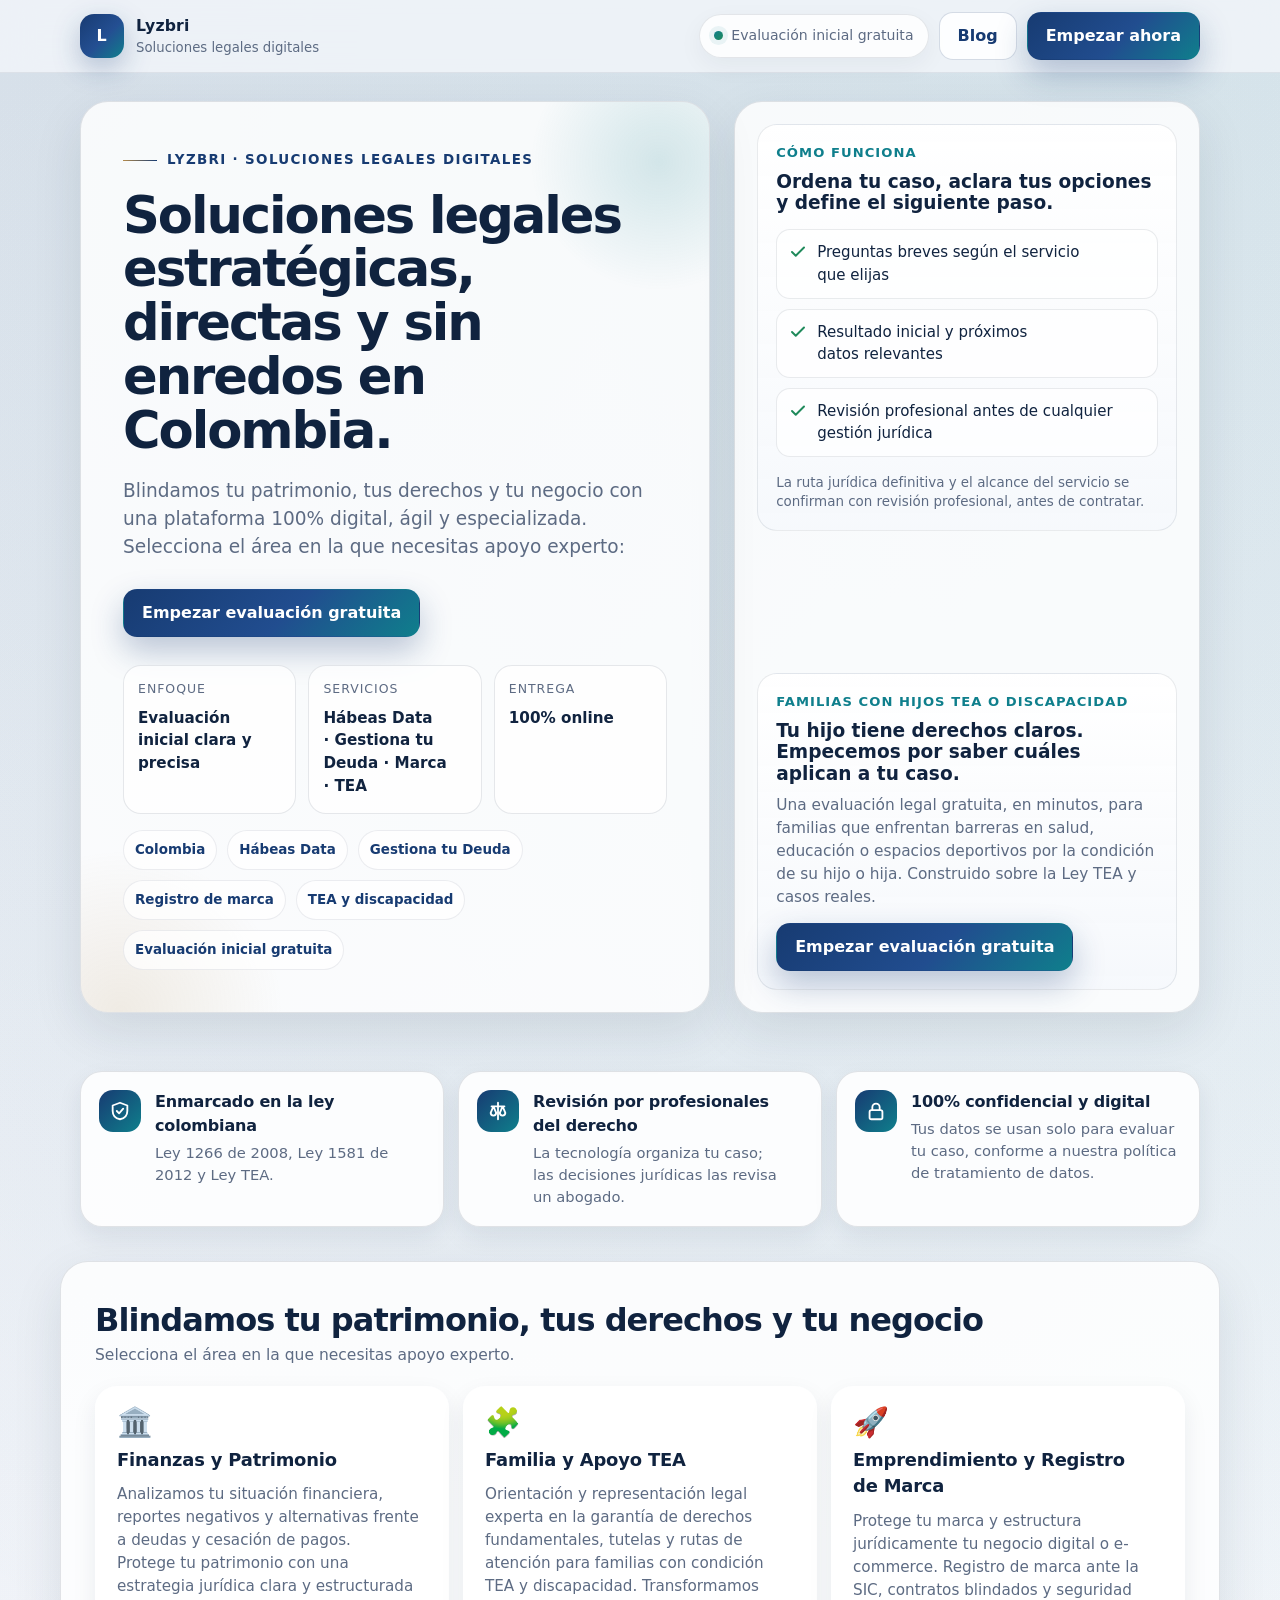
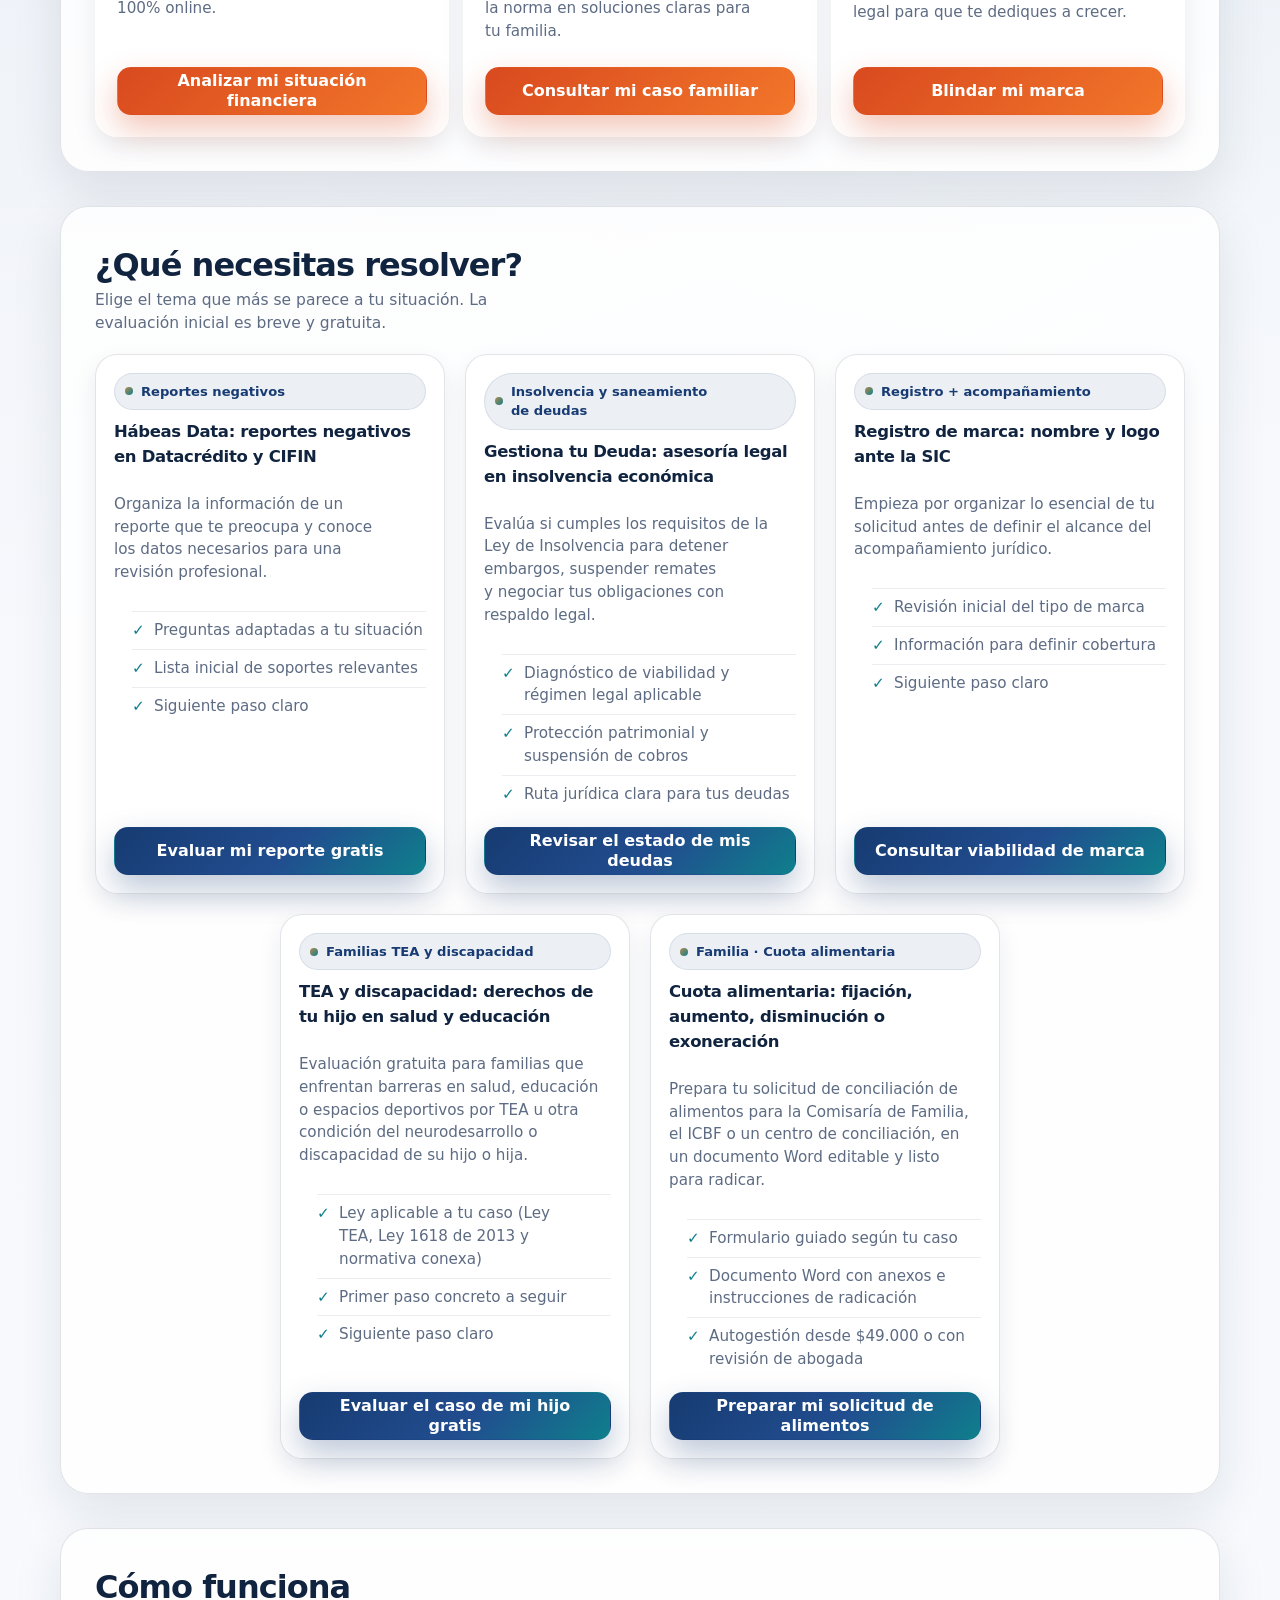
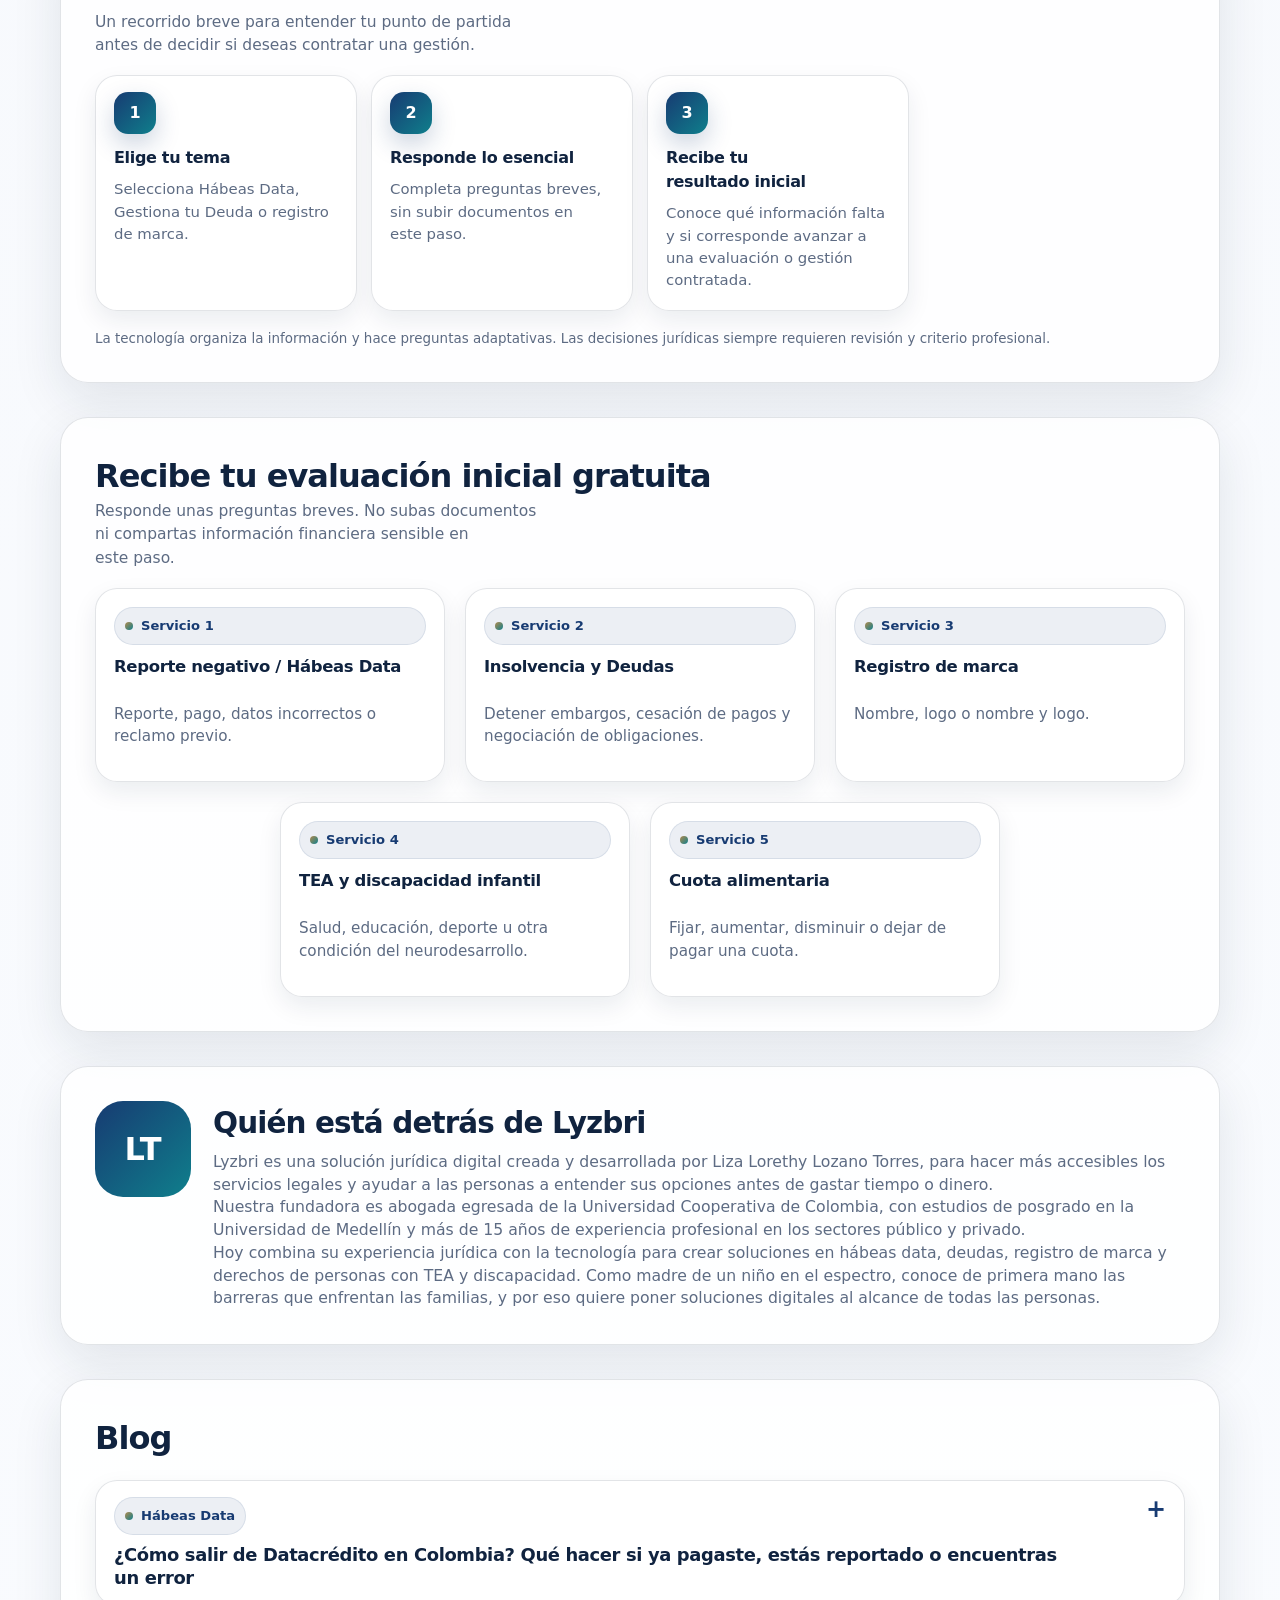
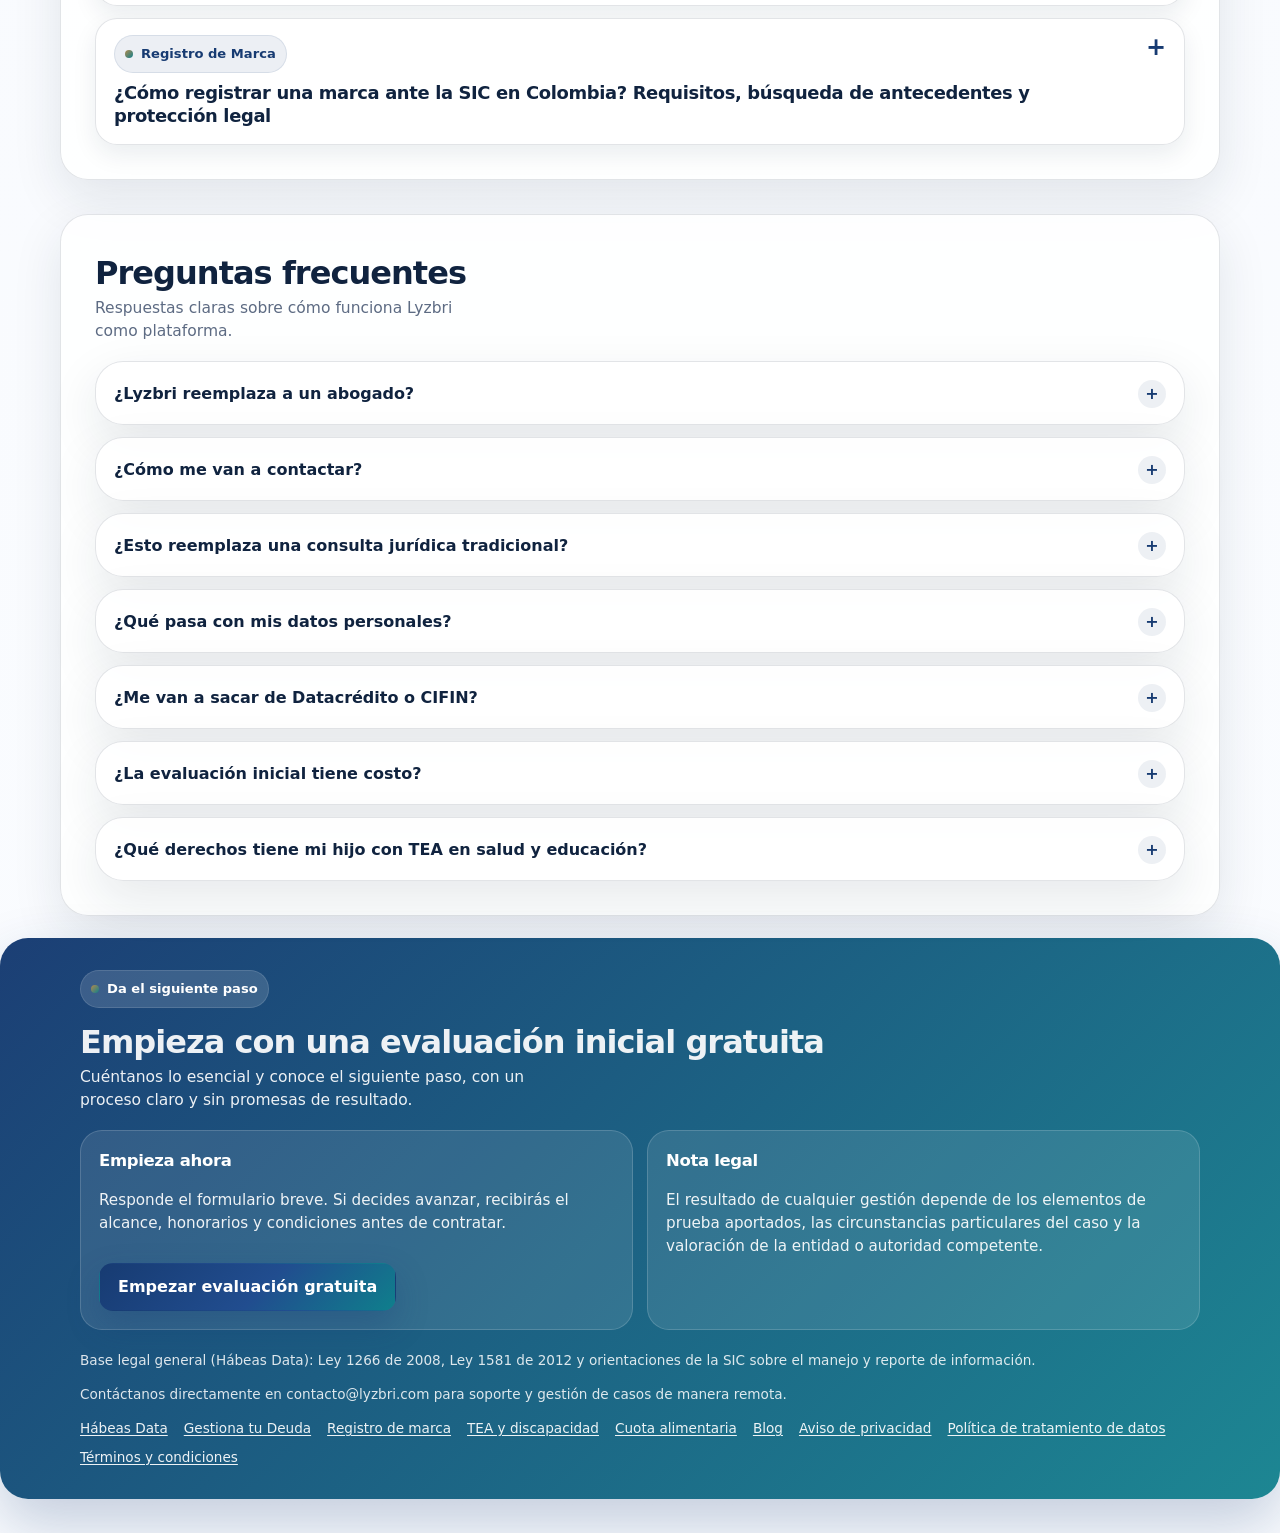
==== commit 5a54f132: "Merge 9ab8e6f56906192d2c3fb0b8e1484bdd9c93c6fd into 9353e5a6bf270fd647700b963b425810f36a1c18" ====
--- a/despliegue-lyzbri/index.html
+++ b/despliegue-lyzbri/index.html
@@ -991,7 +991,7 @@
         scroll-behavior: auto !important;
       }
     }
-    @media (max-width: 720px) { .top-actions { flex-wrap:nowrap; gap:8px; } .top-actions .btn { width:auto; min-height:42px; padding:0 14px; } .brand-tag { display:none; } }
+    @media (max-width: 700px) { .top-actions { flex-wrap:nowrap; gap:8px; } .top-actions .btn { width:auto; min-height:42px; padding:0 14px; } .brand-tag { display:none; } }
 
     
     /* ========================================================
@@ -1027,6 +1027,8 @@
         flex-direction: column;
         height: 100%;
         box-sizing: border-box;
+        overflow-wrap: break-word;
+        word-break: break-word;
       }
       #servicios .card .service-includes,
       .pillar-card p {
@@ -1765,6 +1767,7 @@
             En Lyzbri tramitamos este caso bajo revisión manual previa de una abogada para verificar la procedencia antes de cualquier radicación. Por favor envíe copia del fallo o del radicado de su tutela anterior a nuestro correo oficial: <a href="mailto:contacto@lyzbri.com" style="color: #64b5f6; text-decoration: underline;">contacto@lyzbri.com</a>
           </div>
           <div id="aviso-pausa-insolvencia" style="display:none; background:#fff8e6; border-left:4px solid #d97706; padding:14px; margin:16px 0; border-radius:4px; color:#92400e; font-size:0.95rem; line-height:1.5;"></div>
+          <div id="aviso-bloqueo-409" style="display:none; background:#fef2f2; border-left:4px solid #ef4444; padding:16px; margin:16px 0; border-radius:6px; color:#991b1b; font-size:0.95rem; line-height:1.5;"></div>
           <p class="fine-print" id="resultado-nota">Este resultado organiza la información disponible; la viabilidad jurídica y el alcance final requieren revisión profesional.</p>
           <div class="form-actions" style="margin-top:18px;">
             <a class="btn btn-primary" id="resultado-pago" href="#" target="_blank" rel="noopener">Continuar al pago</a>
@@ -1809,6 +1812,14 @@
             <div class="blog-resp"><strong>Respuesta corta</strong><p>Depende de tu situación. Pagar no borra de inmediato el antecedente negativo: como regla general permanece el doble del tiempo de la mora, con un máximo de cuatro años desde el pago, y caduca a los ocho años desde que la obligación entró en mora (Ley 1266 de 2008, modificada por la Ley 2157 de 2021). Si la información es incorrecta, está desactualizada o la deuda no es tuya, puedes presentar un reclamo de hábeas data.</p></div>
             <p>Guía jurídica actualizada a septiembre de 2026 sobre reportes negativos, permanencia del dato, reclamos, rectificación y actualización de información en centrales de riesgo. Por Liza Lorethy Lozano Torres.</p>
             <a class="btn btn-primary" href="/blog/como-salir-de-datacredito.html">Leer la guía completa</a>
+          </div>
+        </details>
+        <details class="guia" id="registro-de-marca-sic" data-servicio="marca">
+          <summary><span class="tag">Registro de Marca</span><h3>¿Cómo registrar una marca ante la SIC en Colombia? Requisitos, búsqueda de antecedentes y protección legal</h3></summary>
+          <div class="guia-cuerpo">
+            <div class="blog-resp"><strong>Respuesta corta</strong><p>En Colombia, la marca es de quien la registra primero ante la Superintendencia de Industria y Comercio (SIC), no de quien la usa primero ni de quien tiene matrícula en Cámara de Comercio. Antes de solicitarla, es indispensable realizar una búsqueda de antecedentes fonéticos y figurativos para verificar que no existan signos idénticos o semejantes en las mismas clases de la Clasificación de Niza.</p></div>
+            <p>Guía jurídica actualizada a octubre de 2026 sobre el sistema atributivo, clases de Niza, causales de irregistrabilidad, oposiciones y etapas del trámite ante la SIC. Por Liza Lorethy Lozano Torres.</p>
+            <a class="btn btn-primary" href="/blog/registro-de-marca-sic.html">Leer la guía completa</a>
           </div>
         </details>
         <!-- =====================================================================
@@ -2056,7 +2067,7 @@
     // =========================================================================
     // Pausa temporal preventiva de nuevas ventas en línea para la línea de insolvencia.
     // Restablecida de inmediato por Plan de Solución COR-INS-02 y decisión D-INS-0 de Liza (11 oct 2026).
-    var PAUSA_VENTAS_INSOLVENCIA = true;
+    var PAUSA_VENTAS_INSOLVENCIA = false;
 
     var BOLD_SCRIPT = 'https://checkout.bold.co/library/boldPaymentButton.js';
 
@@ -2336,7 +2347,7 @@
       if (n <= 5) return '3 a 5 acreedores';
       if (n <= 7) return '6 a 7 acreedores';
       if (n <= 9) return '8 a 9 acreedores';
-      return '10 o más acreedores';
+      return n + ' acreedores (10 o más)';
     }
 
     var CATALOGO = {
@@ -2591,8 +2602,15 @@
           { value: '4', label: '3 a 5 acreedores' },
           { value: '6', label: '6 a 7 acreedores' },
           { value: '8', label: '8 a 9 acreedores' },
-          { value: '10', label: '10 o más acreedores' }
+          { value: '10_mas', label: '10 o más acreedores' }
         ]});
+        if (a && (a.cant_acreedores === '10_mas' || (a.cant_acreedores_exacto && parseInt(a.cant_acreedores, 10) >= 10))) {
+          stepsD.push({
+            id: 'cant_acreedores_exacto',
+            type: 'text',
+            q: 'Indica el número exacto de acreedores diferentes (10 o más):'
+          });
+        }
         return stepsD;
       }
       if (servicio === 'marca') {
@@ -2858,17 +2876,45 @@
           if (el) el.focus();
         }, 50);
       } else if (step.type === 'contacto') {
+        var prodPrev = resolverProducto(wz.servicio, wz.answers);
+        var esInsolvProd = prodPrev && prodPrev.case_type && prodPrev.case_type.indexOf('INSOLV_') === 0;
+
+        // Propuestas de texto específicas por tipo de producto de insolvencia (H-F4-7 / Cowork 13 oct)
+        // NOTA: Pendientes de aprobación jurídica formal de Liza antes de habilitarlos al cliente en producción.
+        var ALCANCE_PRELIMINAR_APROBADO_LIZA = false;
+
+        var textoAlcance = '';
+        if (esInsolvProd) {
+          if (prodPrev.case_type === 'INSOLV_REP_NAT') {
+            textoAlcance = 'Entiendo y acepto que este servicio de representación legal para persona natural comerciante requiere validación contractual y documental previa, y no garantiza la condonación total de obligaciones ni la suspensión automática e indefinida de procesos judiciales.';
+          } else if (prodPrev.case_type === 'INSOLV_NEG_NAT' || prodPrev.case_type === 'INSOLV_EXP_EMP' || prodPrev.case_type === 'INSOLV_REORG_EMP') {
+            textoAlcance = 'Entiendo y acepto que este servicio comprende la elaboración y estructuración del expediente de negociación de deudas con base en la información y soportes suministrados, sin que garantice la aceptación judicial o notarial del trámite ni el acuerdo obligatorio con los acreedores.';
+          } else {
+            // Diagnóstico de viabilidad y modalidad (natural o empresarial)
+            textoAlcance = 'Entiendo y acepto que este servicio corresponde a un diagnóstico y estructuración jurídica preliminar de mi situación de insolvencia, y que no garantiza la admisión judicial del trámite, la suspensión inmediata de embargos ni la condonación de deudas.';
+          }
+        }
+
+        var htmlAlcance = '';
+        if (esInsolvProd && ALCANCE_PRELIMINAR_APROBADO_LIZA) {
+          htmlAlcance = '<div class="consent-row" style="margin-top:10px;">' +
+            '<input id="wz-alcance" type="checkbox"' + (wz.answers.acepta_alcance_preliminar ? ' checked' : '') + ' />' +
+            '<label for="wz-alcance" style="font-size:0.88rem;line-height:1.45;color:#334155;">' + textoAlcance + '</label>' +
+            '</div>';
+        }
+
         body.innerHTML =
           '<p class="wizard-question">' + step.q + '</p>' +
           '<div class="form-grid">' +
           '<div class="field"><label for="wz-nombre">Nombre completo *</label><input id="wz-nombre" type="text" value="' + (wz.answers.nombre || '') + '" autocomplete="name" /></div>' +
           '<div class="field"><label for="wz-whatsapp">Tu número de WhatsApp *</label><input id="wz-whatsapp" type="tel" value="' + (wz.answers.whatsapp || '') + '" autocomplete="tel" /></div>' +
-          '<div class="field"><label for="wz-correo">Correo electrónico</label><input id="wz-correo" type="email" value="' + (wz.answers.correo || '') + '" autocomplete="email" /></div>' +
+          '<div class="field"><label for="wz-correo">Correo electrónico' + (wz.servicio === 'deudas' ? ' *' : '') + '</label><input id="wz-correo" type="email" value="' + (wz.answers.correo || '') + '" autocomplete="email" /></div>' +
           '</div>' +
           '<div class="consent-row">' +
           '<input id="wz-consentimiento" type="checkbox"' + (wz.answers.consiente ? ' checked' : '') + ' />' +
           '<label for="wz-consentimiento">Autorizo el tratamiento de mis datos personales conforme a la <a href="#politica-datos" target="_blank" rel="noopener">Política de Tratamiento de Datos</a> de Lyzbri.</label>' +
           '</div>' +
+          htmlAlcance +
           '<div class="wizard-actions">' +
           '<button type="button" class="btn btn-primary" onclick="submitContacto()">Ver mi resultado</button>' +
           '</div>' +
@@ -2878,6 +2924,9 @@
 
     function chooseAnswer(stepId, value) {
       wz.answers[stepId] = value;
+      if (stepId === 'cant_acreedores' && value !== '10_mas') {
+        delete wz.answers.cant_acreedores_exacto;
+      }
       // Si cambia el área en TEA, se limpia el estado dependiente para no arrastrar una respuesta inválida.
       if (stepId === 'tea_condicion') { delete wz.answers.tea_subtipo_nv; delete wz.answers.tea_area; delete wz.answers.tea_estado; delete wz.answers.tea_modalidad; }
       if (stepId === 'tea_area') { delete wz.answers.tea_estado; delete wz.answers.tea_modalidad; }
@@ -2888,7 +2937,19 @@
 
     function continueText(stepId) {
       var el = document.getElementById('wizardTextInput');
-      wz.answers[stepId] = el ? el.value.trim() : '';
+      var val = el ? el.value.trim() : '';
+      if (stepId === 'cant_acreedores_exacto') {
+        var num = parseInt(val, 10);
+        if (isNaN(num) || num < 10) {
+          alert('Por favor ingresa un número de acreedores válido (mínimo 10).');
+          if (el) el.focus();
+          return;
+        }
+        wz.answers.cant_acreedores = String(num);
+        wz.answers.cant_acreedores_exacto = String(num);
+      } else {
+        wz.answers[stepId] = val;
+      }
       wz.stepIndex += 1;
       renderStep();
     }
@@ -2899,14 +2960,29 @@
       var correo = document.getElementById('wz-correo').value.trim();
       var consiente = document.getElementById('wz-consentimiento').checked;
 
-      if (!nombre || !whatsapp || !consiente) {
-        alert('Por favor completa tu nombre y WhatsApp, y autoriza el tratamiento de tus datos.');
+      var elAlcance = document.getElementById('wz-alcance');
+      var requiereAlcance = Boolean(elAlcance);
+
+      if (!nombre || !whatsapp || !consiente || (requiereAlcance && !elAlcance.checked)) {
+        if (requiereAlcance && !elAlcance.checked) {
+          alert('Por favor confirma la aceptación del alcance preliminar del servicio para continuar.');
+        } else {
+          alert('Por favor completa tu nombre y WhatsApp, y autoriza el tratamiento de tus datos.');
+        }
+        return;
+      }
+      var esInsolvencia = (wz.servicio === 'deudas');
+      if (esInsolvencia && (!correo || !correo.includes('@') || !correo.includes('.'))) {
+        alert('Para avanzar con tu trámite de insolvencia y recibir el listado oficial de documentos de tu régimen, el correo electrónico es obligatorio.');
         return;
       }
       wz.answers.nombre = nombre;
       wz.answers.whatsapp = whatsapp;
       wz.answers.correo = correo;
       wz.answers.consiente = true;
+      if (requiereAlcance && elAlcance.checked) {
+        wz.answers.acepta_alcance_preliminar = 'true';
+      }
 
       mostrarResultado();
     }
@@ -2921,6 +2997,8 @@
       document.getElementById('wizard-card').style.display = 'none';
       var conf = document.getElementById('form-confirmacion');
       conf.style.display = 'block';
+      var aviso409Reset = document.getElementById('aviso-bloqueo-409');
+      if (aviso409Reset) { aviso409Reset.style.display = 'none'; aviso409Reset.innerHTML = ''; }
 
       document.getElementById('resultado-etiqueta').textContent = 'Resultado inicial';
       document.getElementById('resultado-titulo').textContent = resultado.titulo || (producto ? producto.nombre : 'Tu evaluación inicial está lista.');
@@ -3031,7 +3109,7 @@
             payBtn.dataset.retorno = urlRetornoPago(reference, servicioForm, extraPago);
             payBtn.onclick = function (e) {
               e.preventDefault();
-              pagarConBold(payBtn, producto.clave, reference, servicioForm, extraPago, producto.nombre);
+              ejecutarPagoSeguro(extraPago);
             };
           }
         }
@@ -3057,8 +3135,28 @@
         payBtn.dataset.retorno = urlRetornoPago(reference, servicioForm, extraPagoOtros);
         payBtn.onclick = function (e) {
           e.preventDefault();
-          pagarConBold(payBtn, producto.clave, reference, servicioForm, extraPagoOtros, producto.nombre);
+          ejecutarPagoSeguro(extraPagoOtros);
         };
+      }
+
+      function ejecutarPagoSeguro(extraPayload) {
+        if (window._casoRegistroPromise) {
+          var txtAnt = payBtn.textContent;
+          payBtn.textContent = 'Verificando caso en el sistema…';
+          payBtn.setAttribute('aria-busy', 'true');
+          window._casoRegistroPromise.then(function (reg) {
+            payBtn.removeAttribute('aria-busy');
+            payBtn.textContent = txtAnt;
+            if (!reg || !reg.ok) {
+              if (reg && reg.status === 409) return;
+              alert('No se pudo verificar el registro de tu radicado en el sistema CRM antes del pago. Por favor intenta de nuevo en unos segundos o escríbenos por WhatsApp.');
+              return;
+            }
+            pagarConBold(payBtn, producto.clave, reference, servicioForm, extraPayload, producto.nombre);
+          });
+        } else {
+          pagarConBold(payBtn, producto.clave, reference, servicioForm, extraPayload, producto.nombre);
+        }
       }
 
       var alertaTutela = document.getElementById('resultado-alerta-tutela');
@@ -3112,8 +3210,9 @@
         respuestasParaHubspot.estado_revision = 'REQUIERE_DEFINICION';
       }
       if (wz.answers.nombre) respuestasParaHubspot.nombre_completo = wz.answers.nombre;
-
-      fetch('/.netlify/functions/crear-caso', {
+      if (wz.answers.acepta_alcance_preliminar) respuestasParaHubspot.acepta_alcance_preliminar = wz.answers.acepta_alcance_preliminar;
+
+      window._casoRegistroPromise = fetch('/.netlify/functions/crear-caso', {
         method: 'POST',
         headers: { 'Content-Type': 'application/json' },
         body: JSON.stringify({
@@ -3125,7 +3224,32 @@
           referenciaPago: reference,
           respuestasWizard: respuestasParaHubspot
         })
-      }).then(function (res) {
+      }).then(async function (res) {
+        var data = null;
+        try { data = await res.json(); } catch (e) { }
+        if (res.status === 409) {
+          // Bloqueo H-F4-5: caso en curso pagado y no entregado
+          if (payBtn) payBtn.style.display = 'none';
+          if (pagoNota) pagoNota.style.display = 'none';
+          if (bannerPausa) bannerPausa.style.display = 'none';
+          var aviso409 = document.getElementById('aviso-bloqueo-409');
+          if (!aviso409) {
+            aviso409 = document.createElement('div');
+            aviso409.id = 'aviso-bloqueo-409';
+            if (payBtn && payBtn.parentNode) {
+              payBtn.parentNode.insertBefore(aviso409, payBtn);
+            }
+          }
+          aviso409.style.display = 'block';
+          var radAnt = (data && data.radicado_anterior) ? data.radicado_anterior : '';
+          var msgWA = encodeURIComponent('Hola Liza, tengo un caso en curso con radicado ' + radAnt + ' y acabo de generar una nueva solicitud (' + reference + '). Deseo consultar cómo proceder sin afectar mi caso anterior.');
+          var linkWA = 'https://wa.me/573115872929?text=' + msgWA;
+          aviso409.innerHTML = '<strong>Caso en curso detectado:</strong><br>' +
+            (data && data.mensaje ? data.mensaje : 'Existe un caso en curso con pago confirmado asociado a este correo electrónico.') + '<br><br>' +
+            'Para proteger la documentación y el avance de tu caso actual, no es posible registrar un pago nuevo de forma automática.<br><br>' +
+            '<a href="' + linkWA + '" target="_blank" rel="noopener" class="btn" style="display:inline-block;background:#15803d;color:#ffffff;padding:10px 18px;border-radius:6px;font-weight:700;text-decoration:none;margin-top:6px;">Consultar por WhatsApp con la abogada</a>';
+          return { ok: false, status: 409, data: data };
+        }
         if (!res.ok) {
           console.warn('Registro de caso retornó estado:', res.status);
           var avisoReg = document.getElementById('hubspot_aviso_registro');
@@ -3133,9 +3257,12 @@
             avisoReg.style.display = 'block';
             avisoReg.textContent = 'Aviso: Tuvimos una intermitencia técnica registrando tu radicado en el sistema. Puedes unirte a la lista de espera por WhatsApp con tu radicado ' + reference + '.';
           }
+          return { ok: false, status: res.status, data: data };
         }
+        return { ok: true, status: res.status, data: data };
       }).catch(function (err) {
         console.warn('Registro en CRM diferido:', err);
+        return { ok: false, error: err };
       });
 
       conf.scrollIntoView({ behavior: 'smooth', block: 'center' });
@@ -3498,13 +3625,23 @@
     ];
     // Datos de la evaluación que se precargan en el formulario (campo -> respuesta del wizard).
     var PRECARGA = { nombre_titular: 'nombre', nombre_denunciante: 'nombre', correo_titular: 'correo', correo_notificaciones: 'correo',
-      celular_titular: 'whatsapp', celular_denunciante: 'whatsapp', fuente_nombre: 'hd_entidad', condicion_afectada: 'tea_condicion' };
+      celular_titular: 'whatsapp', celular_denunciante: 'whatsapp', fuente_nombre: 'hd_entidad', condicion_afectada: 'tea_condicion',
+      cant_acreedores: 'cant_acreedores' };
 
     var NOMBRE_SERVICIO = { 'habeas-data': 'Hábeas Data', 'deudas': 'Gestiona tu Deuda', 'marca': 'Registro de marca', 'tea': 'TEA y discapacidad',
       'tea-tutela': 'TEA y discapacidad — acción de tutela', 'tea-desacato': 'TEA y discapacidad — incidente de desacato', 'alimentos': 'Cuota alimentaria',
       'hd-suplantacion': 'Hábeas Data — reclamo por suplantación de identidad', 'hd-datos-incorrectos': 'Hábeas Data — reclamo por datos, fechas o saldos incorrectos',
       'hd-no-reconocida': 'Hábeas Data — reclamo por obligación no reconocida', 'hd-caso-incierto': 'Hábeas Data — solicitud de verificación de obligación',
-      'tea-denuncia-deportiva': 'Escrito de denuncia — discriminación, burlas o exclusión en espacio deportivo' };
+      'tea-denuncia-deportiva': 'Escrito de denuncia — discriminación, burlas o exclusión en espacio deportivo',
+      'insolv-diag-nat': 'Insolvencia — Diagnóstico de viabilidad',
+      'insolv-mod-nat': 'Insolvencia — Estrategia de modalidad',
+      'insolv-neg-nat': 'Insolvencia — Expediente de negociación de deudas',
+      'insolv-seg-nat': 'Insolvencia — Seguimiento a audiencias',
+      'insolv-rep-nat': 'Insolvencia — Representación pequeño comerciante',
+      'insolv-diag-emp': 'Insolvencia Empresarial — Diagnóstico',
+      'insolv-exp-emp': 'Insolvencia Empresarial — Blindaje y expediente',
+      'insolv-reorg-emp': 'Insolvencia Empresarial — Reorganización',
+      'insolv-seg-emp': 'Insolvencia Empresarial — Seguimiento' };
 
     // El wizard usa sus propios códigos cortos ('habeas-data', 'marca', 'tea'),
     // pero el dropdown servicio_comprado en HubSpot tiene sus propios valores
@@ -3575,7 +3712,9 @@
       var av = document.getElementById('aviso-pago');
       if (av) av.style.display = 'none';
 
-      var html = '<h3>Cuéntanos los hechos de tu caso — ' + NOMBRE_SERVICIO[servicio] + '</h3>'
+      var prodForm = productoPorForm(servicio);
+      var nombreServicioTitulo = NOMBRE_SERVICIO[servicio] || (prodForm && prodForm.nombre) || 'Tu servicio legal';
+      var html = '<h3>Cuéntanos los hechos de tu caso — ' + nombreServicioTitulo + '</h3>'
         + '<p class="fine-print">Tu pago fue registrado (referencia ' + referencia + '). Esta información es la que usamos para preparar tu documento.</p>'
         + '<form id="fd_form">' + campos.map(campoHtml).join('') + '<div class="form-actions" style="margin-top:18px;"><button type="submit" class="btn btn-primary">Enviar información</button></div>'
         + '<p class="fine-print" id="fd_estado"></p></form>';
@@ -3664,6 +3803,13 @@
         var envio = productoForm ? productoForm.submit : (servicio === 'alimentos' ? 'enviar-alimentos' : 'guardar-formulario');
         var endpoint = '/.netlify/functions/' + envio;
         var cuerpo = { referenciaPago: referencia, servicio: servicio, campos: datos };
+        try {
+          var casoWz = JSON.parse(localStorage.getItem('lyzbri_caso_' + referencia) || 'null');
+          var ansWz = (casoWz && casoWz.answers) || {};
+          if (ansWz.correo || ansWz.whatsapp || ansWz.nombre) {
+            cuerpo.contactoWizard = { nombre: ansWz.nombre || '', correo: ansWz.correo || '', whatsapp: ansWz.whatsapp || '' };
+          }
+        } catch (e) {}
         if (envio === 'enviar-documento') { cuerpo.serviceCode = productoForm.service_code; cuerpo.caseType = productoForm.case_type; }
         fetch(endpoint, {
           method: 'POST',
@@ -3679,6 +3825,20 @@
               }
               throw new Error('respuesta 400');
             });
+          }
+          if (res.status === 404 && envio === 'guardar-formulario') {
+            try { localStorage.setItem('lyzbri_hechos_pendientes_' + referencia, JSON.stringify(datos)); } catch (e) {}
+            var asuntoMail = encodeURIComponent('Incidencia de registro de formulario — Radicado ' + referencia);
+            var cuerpoMail = encodeURIComponent('Hola equipo Lyzbri,\n\nNo fue posible registrar mi formulario en la plataforma para el radicado: ' + referencia + '.\n\nPor favor ayúdenme a verificar el estado de mi solicitud y confirmar la recepción de mis datos.\n\nGracias.');
+            var mailtoUrl = 'mailto:contacto@lyzbri.com?subject=' + asuntoMail + '&body=' + cuerpoMail;
+            var mensajeHtml = '<div style="margin-top:16px;padding:16px;background:#fff3cd;border:1px solid #ffeeba;border-radius:8px;text-align:left;color:#856404;">'
+              + '<p style="margin:0 0 10px;font-size:0.95rem;line-height:1.5;">No pudimos registrar tu formulario en este momento. Para evitar que tu solicitud quede sin seguimiento, escríbenos a <b>contacto@lyzbri.com</b> e indica el radicado que aparece a continuación. Te ayudaremos a verificar el estado de tu solicitud.</p>'
+              + '<p style="margin:0 0 14px;font-size:1rem;font-weight:bold;color:#102a4c;">Radicado: <span style="font-family:monospace;background:#ffffff;padding:2px 8px;border:1px solid #cbd5e1;border-radius:4px;">' + referencia + '</span></p>'
+              + '<a id="btn-contactar-correo" class="btn btn-primary" href="' + mailtoUrl + '" style="display:inline-block;text-decoration:none;padding:10px 20px;font-weight:bold;">Contactar por correo</a>'
+              + '<p style="margin:10px 0 0;font-size:0.85rem;">Si el botón no abre tu correo, escribe a <b>contacto@lyzbri.com</b> con el asunto: <i>Incidencia de registro de formulario — Radicado ' + referencia + '</i></p>'
+              + '</div>';
+            estado.innerHTML = mensajeHtml;
+            var e404 = new Error('caso_no_encontrado_404'); e404.manejado = true; throw e404;
           }
           if (!res.ok) throw new Error(endpoint + ' respondió ' + res.status);
           return res.json();
